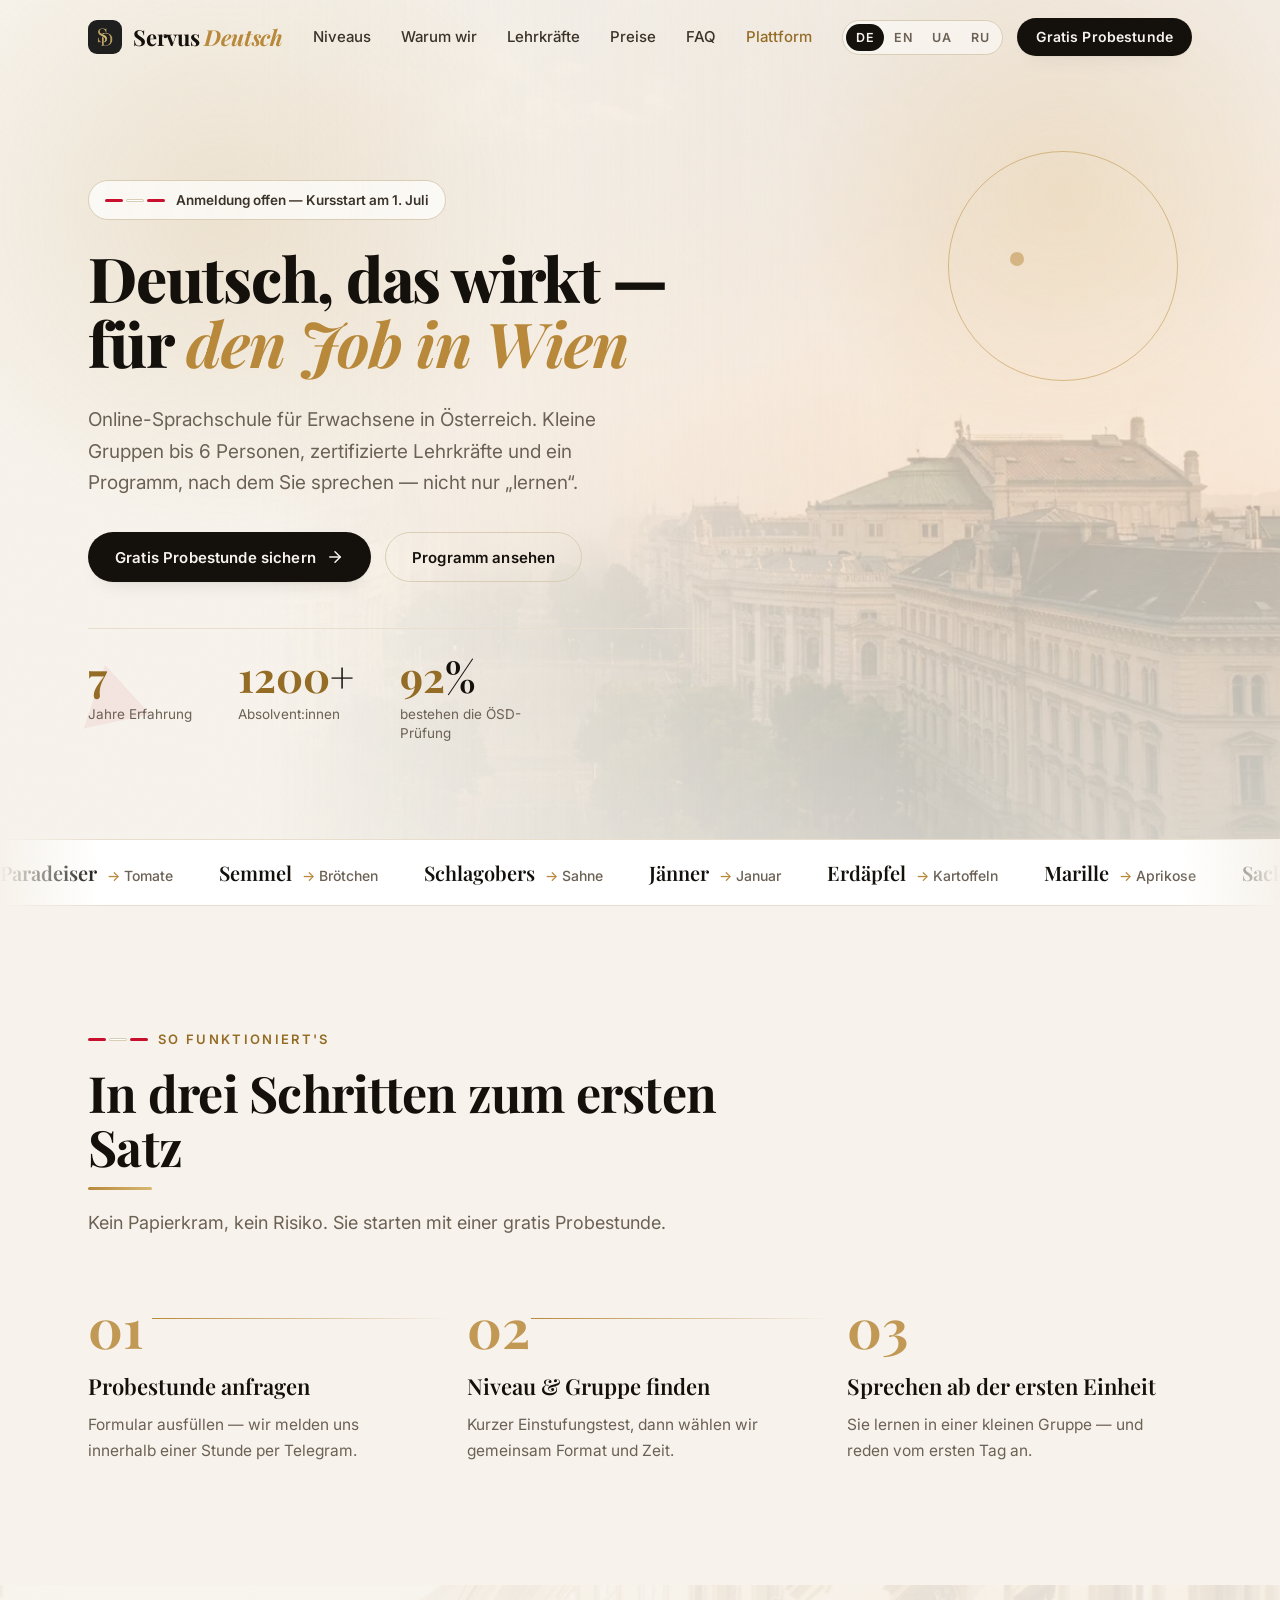
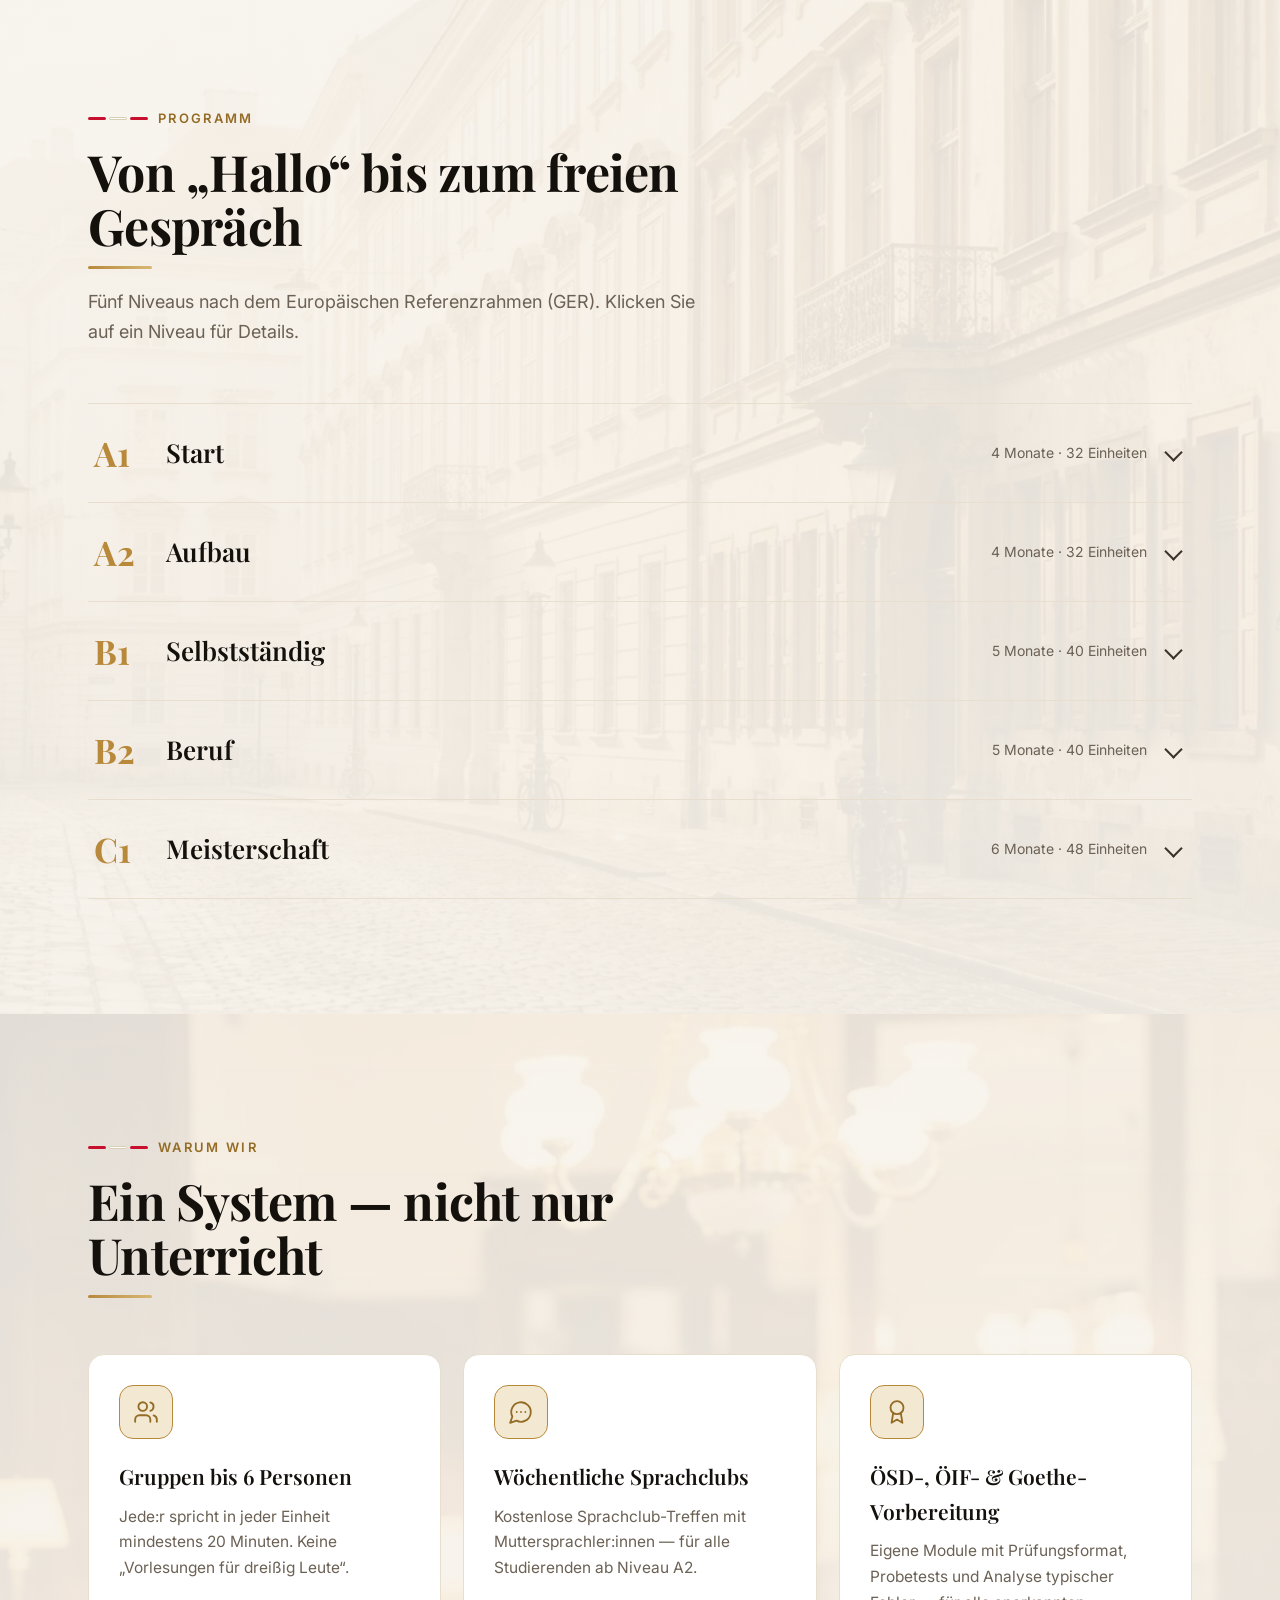
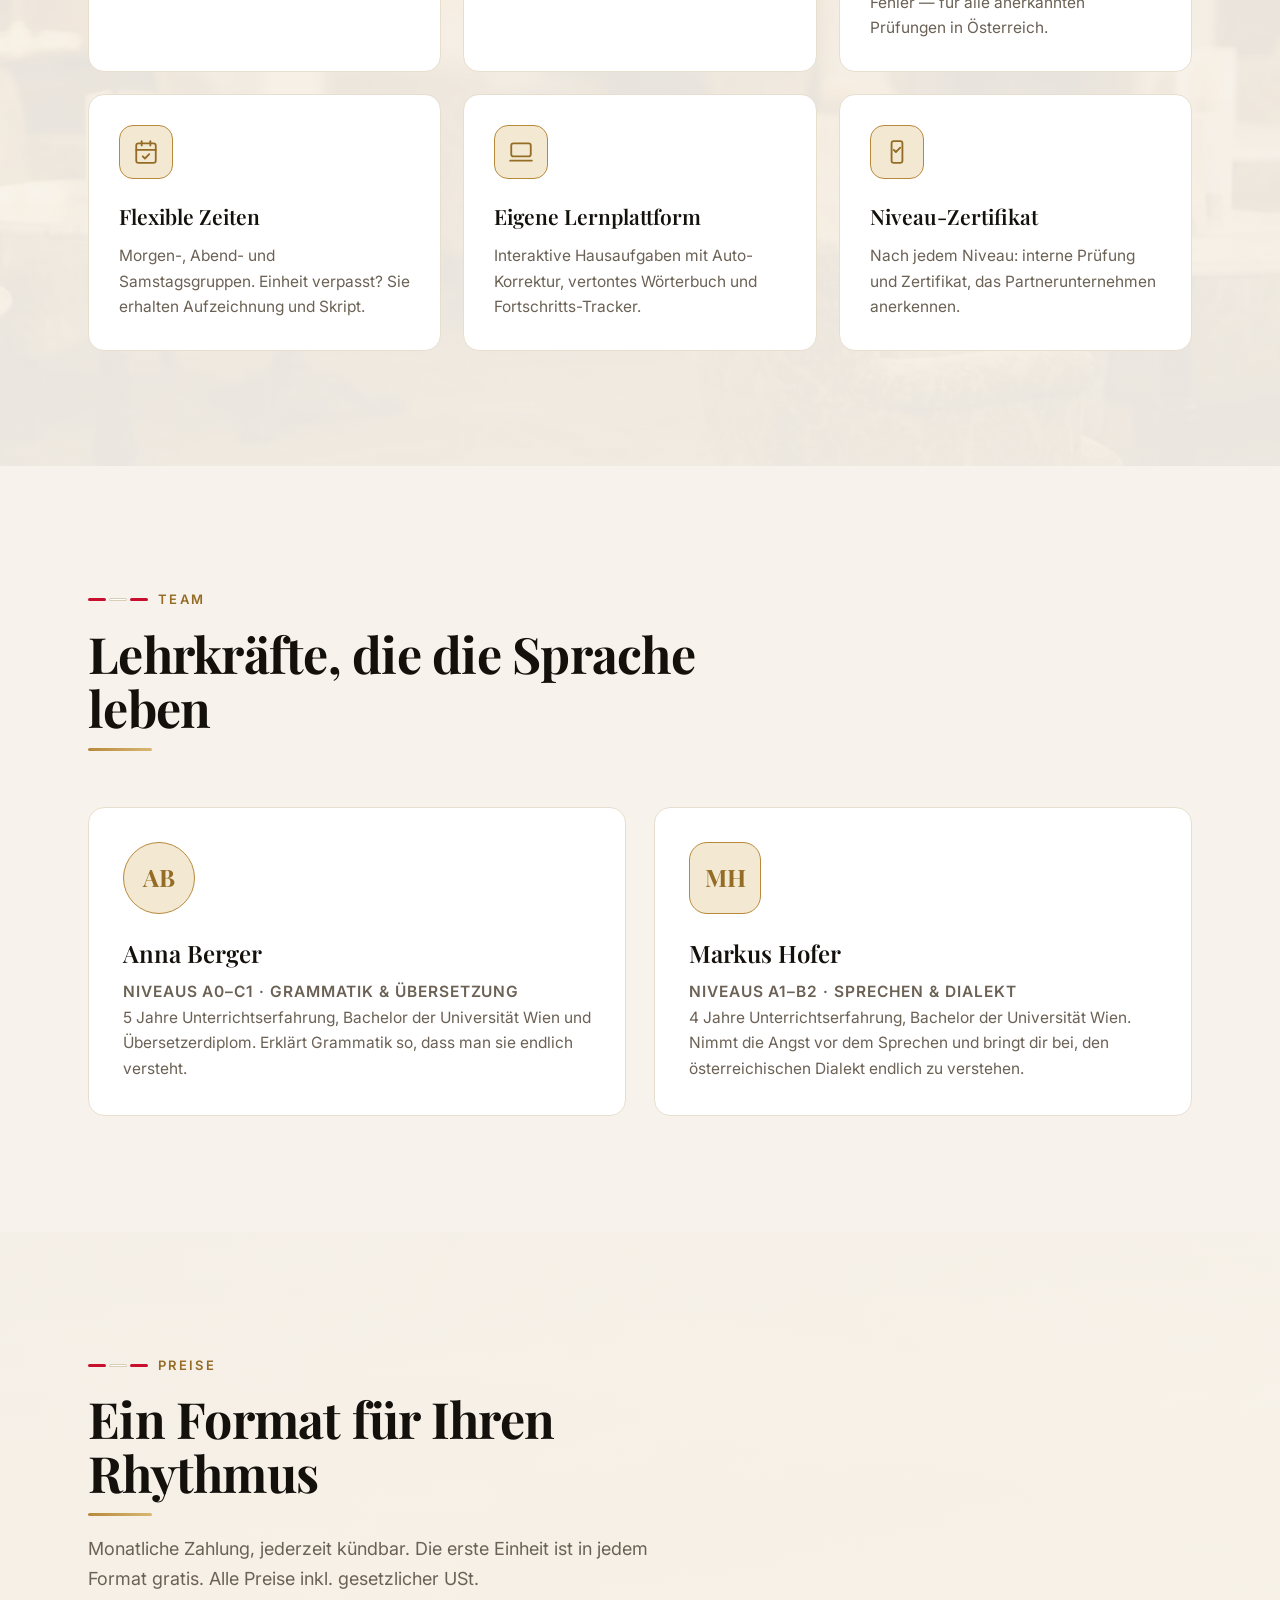
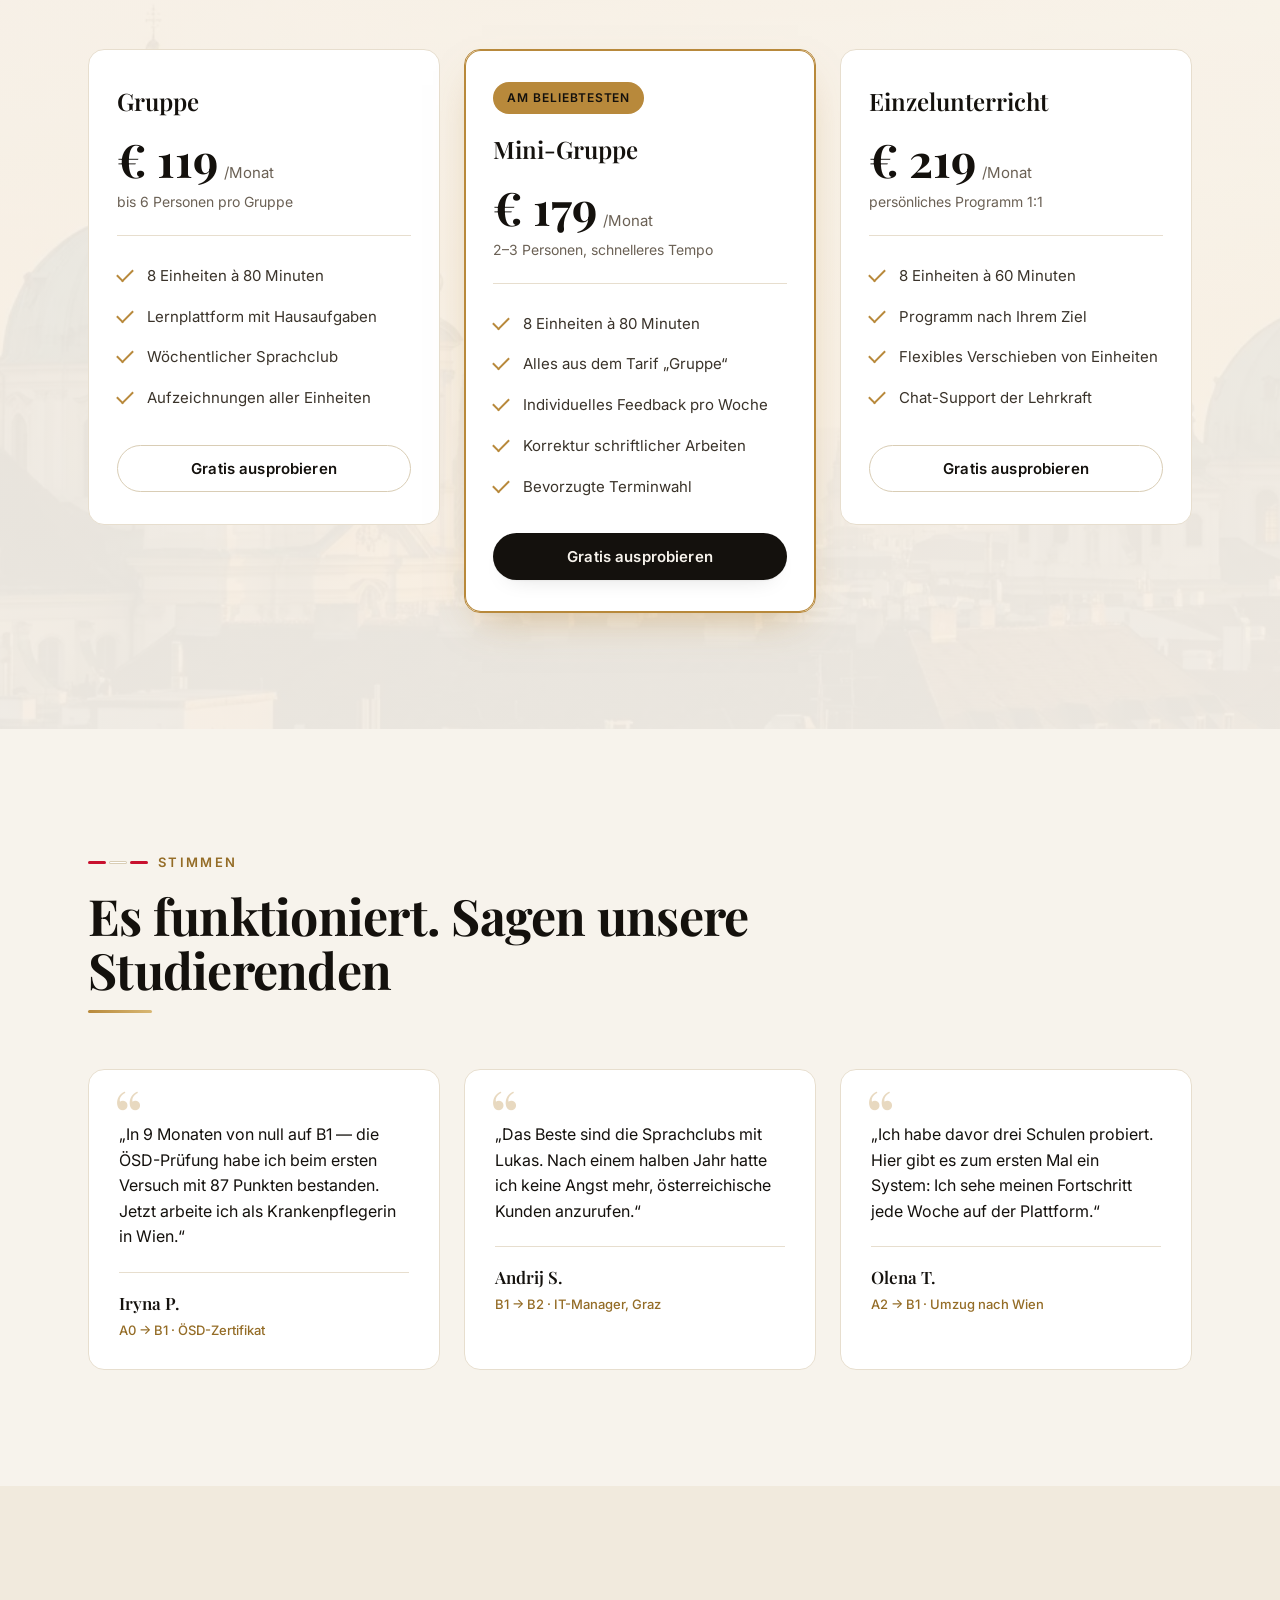
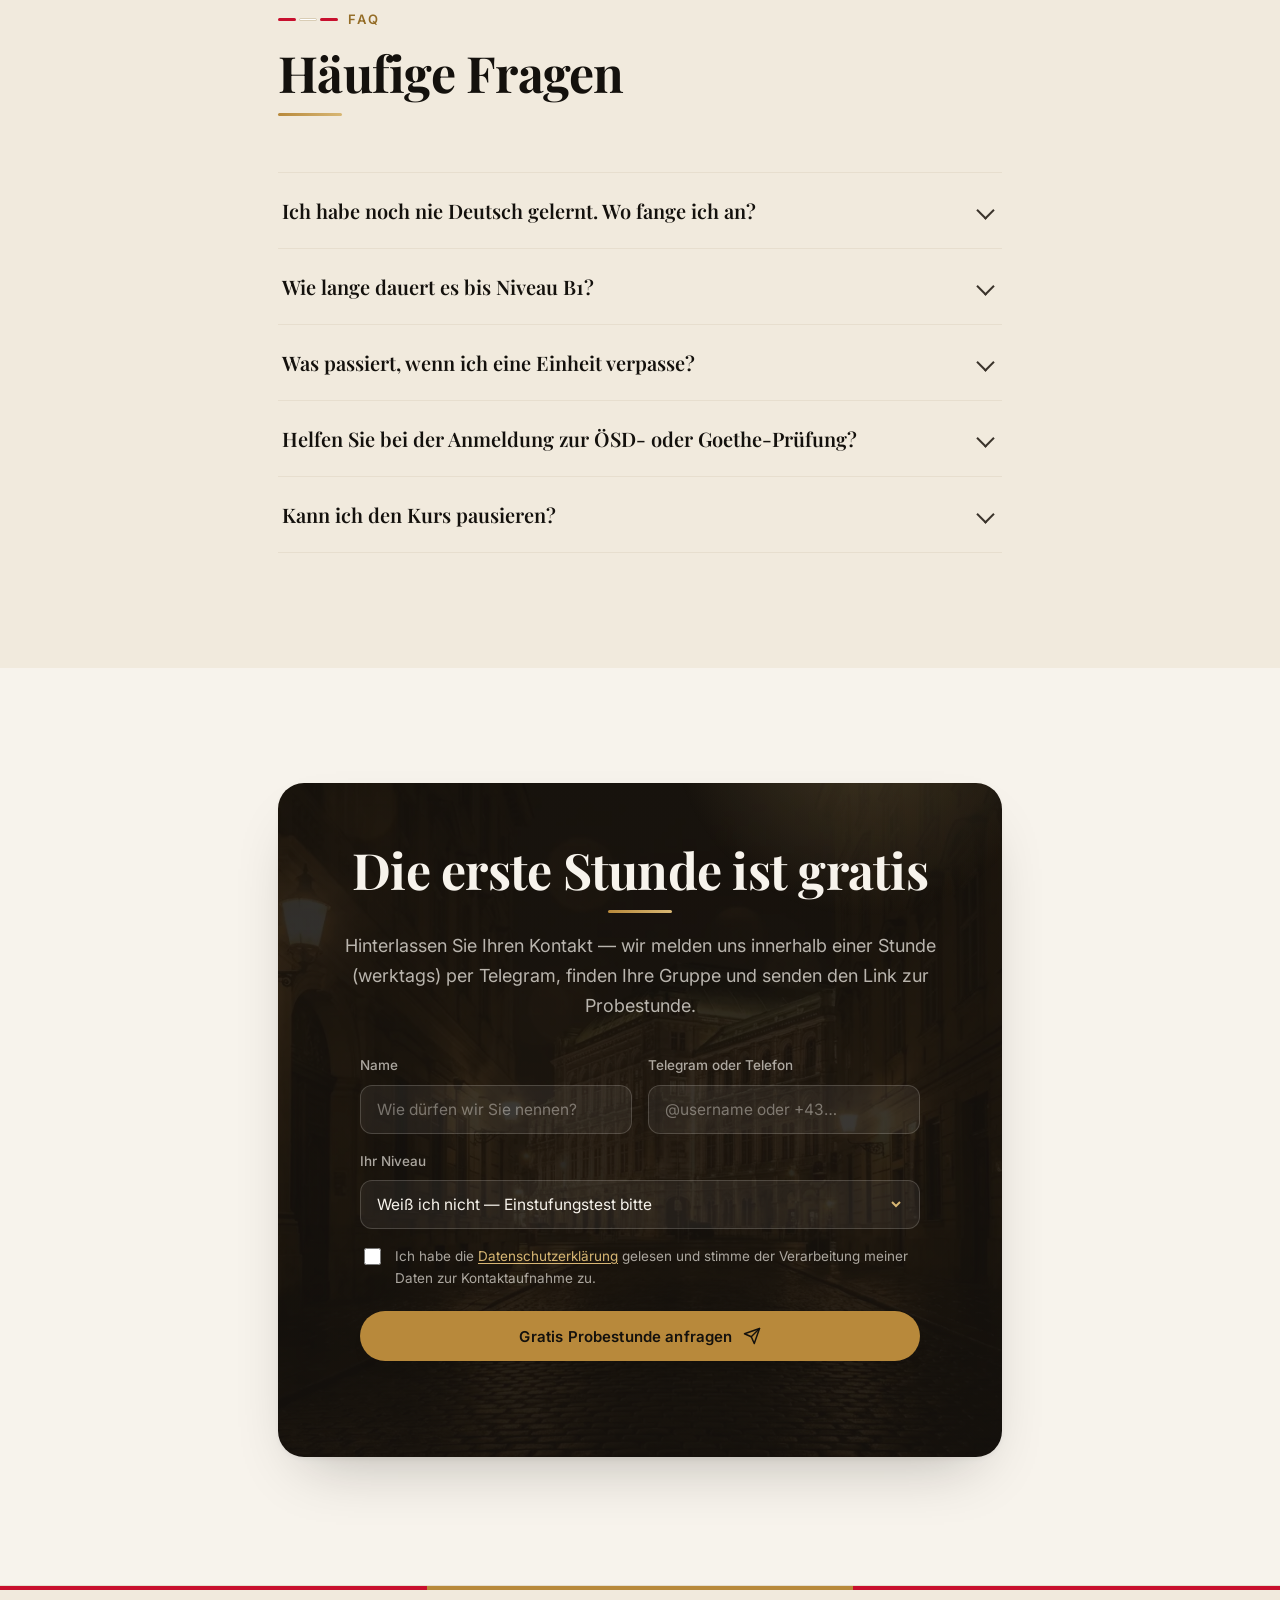
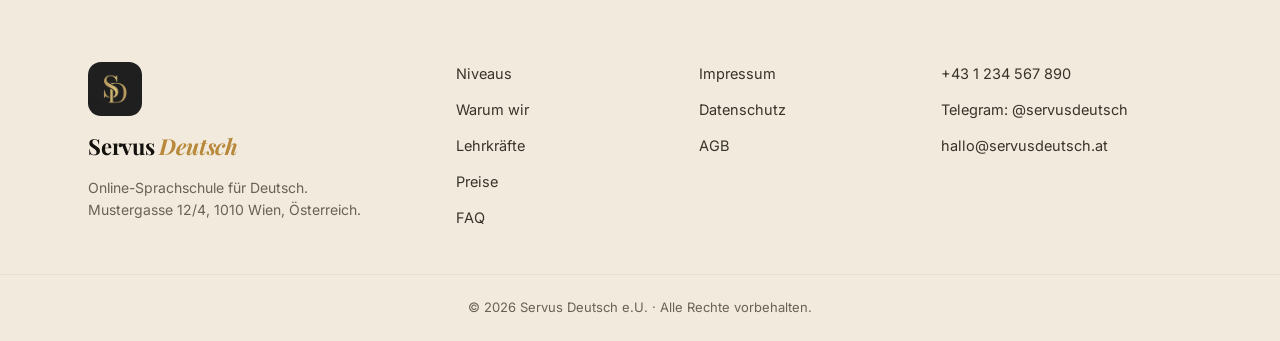
==== index.html @ bb131b76 "Veblix portfolio demo — modern German-school website (anonymized example) Co-Authored-By: Claude Opu" ====
<!DOCTYPE html>
<html lang="de">
<head>
  <meta charset="UTF-8">
  <meta name="viewport" content="width=device-width, initial-scale=1.0, viewport-fit=cover">
  <title>Servus Deutsch Wien — Deutschkurse A1–C1 | ÖSD-, ÖIF- &amp; Goethe-Vorbereitung</title>
  <meta name="description" id="metaDesc" content="Online-Deutschkurse für Erwachsene in Österreich: Niveaus A1–C1, Vorbereitung auf ÖSD, ÖIF und Goethe-Zertifikat, kleine Gruppen bis 6 Personen. Erste Stunde gratis.">
  <link rel="preconnect" href="https://fonts.googleapis.com">
  <link rel="preconnect" href="https://fonts.gstatic.com" crossorigin>
  <link href="https://fonts.googleapis.com/css2?family=Playfair+Display:ital,wght@0,500;0,600;0,700;0,800;1,600;1,700&family=Inter:wght@400;500;600&display=swap" rel="stylesheet">
  <link rel="stylesheet" href="styles.css?v=29">
  <link rel="icon" type="image/png" href="favicon.png?v=29">
</head>
<body data-title-key="meta.title">

  <!-- ===== NAV ===== -->
  <header class="nav" id="nav">
    <div class="nav-inner">
      <a href="index.html" class="logo" aria-label="Servus Deutsch — Startseite">
        <span class="logo-mark" aria-hidden="true">
          <img src="logo.png?v=29" alt="" width="34" height="34">
        </span>
        <span class="logo-text">Servus <em>Deutsch</em></span>
      </a>
      <nav class="nav-links" id="navLinks" aria-label="Hauptnavigation">
        <a href="#levels" data-i18n="nav.levels">Niveaus</a>
        <a href="#why" data-i18n="nav.why">Warum wir</a>
        <a href="#teachers" data-i18n="nav.teachers">Lehrkräfte</a>
        <a href="#pricing" data-i18n="nav.pricing">Preise</a>
        <a href="#faq">FAQ</a>
        <a href="platform.html" class="nav-platform" data-i18n="nav.platform">Plattform</a>
      </nav>
      <div class="nav-actions">
        <div class="lang-switch" role="group" aria-label="Sprache / Language / Мова">
          <button type="button" class="lang-btn" data-lang="de">DE</button>
          <button type="button" class="lang-btn" data-lang="en">EN</button>
          <button type="button" class="lang-btn" data-lang="uk">UA</button>
          <button type="button" class="lang-btn" data-lang="ru">RU</button>
        </div>
        <a href="#contact" class="btn btn-primary btn-sm" data-i18n="nav.cta">Gratis Probestunde</a>
        <button class="burger" id="burger" aria-label="Menü öffnen" aria-expanded="false" aria-controls="navLinks">
          <span></span><span></span><span></span>
        </button>
      </div>
    </div>
  </header>

  <!-- ===== HERO ===== -->
  <section class="hero">
    <div class="hero-bg" aria-hidden="true">
      <div class="hero-photo" style="background-image:url('hero-vienna.webp?v=29')"></div>
      <span class="shape shape-circle"></span>
      <span class="shape shape-triangle"></span>
      <span class="shape shape-square"></span>
      <span class="shape shape-circle-fill"></span>
    </div>
    <div class="container hero-inner">
      <div class="hero-copy">
        <div class="hero-badge reveal">
          <span class="tricolor" aria-hidden="true"><i></i><i></i><i></i></span>
          <span id="heroBadgeText" data-i18n="hero.badge">Anmeldung offen — Kursstart am 1. Juli</span>
        </div>
        <h1 class="hero-title reveal">
          <span data-i18n="hero.title1">Deutsch, das wirkt —</span>
          <span class="hero-line2"><span data-i18n="hero.for">für</span>&nbsp;<span class="rotator"><span class="rotator-word" id="rotatorWord">deine Karriere</span></span></span>
        </h1>
        <p class="hero-sub reveal" data-i18n="hero.sub">
          Online-Sprachschule für Erwachsene in Österreich. Kleine Gruppen bis 6 Personen,
          zertifizierte Lehrkräfte und ein Programm, nach dem Sie sprechen — nicht nur „lernen“.
        </p>
        <div class="hero-cta reveal">
          <a href="#contact" class="btn btn-primary">
            <span data-i18n="hero.cta1">Gratis Probestunde sichern</span>
            <svg viewBox="0 0 24 24" width="18" height="18" fill="none" stroke="currentColor" stroke-width="2" stroke-linecap="round" stroke-linejoin="round" aria-hidden="true"><path d="M5 12h14"/><path d="m12 5 7 7-7 7"/></svg>
          </a>
          <a href="#levels" class="btn btn-ghost" data-i18n="hero.cta2">Programm ansehen</a>
        </div>
        <dl class="hero-stats reveal">
          <div class="stat">
            <dt class="stat-num"><span data-count="7">0</span></dt>
            <dd data-i18n="hero.stat1">Jahre Erfahrung</dd>
          </div>
          <div class="stat">
            <dt class="stat-num"><span data-count="1200">0</span>+</dt>
            <dd data-i18n="hero.stat2">Absolvent:innen</dd>
          </div>
          <div class="stat">
            <dt class="stat-num"><span data-count="92">0</span>%</dt>
            <dd data-i18n="hero.stat3">bestehen die ÖSD-Prüfung</dd>
          </div>
        </dl>
      </div>
    </div>
  </section>

  <!-- ===== MARQUEE ===== -->
  <div class="marquee" aria-hidden="true">
    <div class="marquee-track" id="marqueeTrack"></div>
  </div>

  <!-- ===== HOW IT WORKS ===== -->
  <section class="section" id="how">
    <div class="container">
      <div class="section-head reveal">
        <p class="section-label"><span class="tricolor" aria-hidden="true"><i></i><i></i><i></i></span><span data-i18n="how.label">So funktioniert's</span></p>
        <h2 class="section-title" data-i18n="how.title">In drei Schritten zum ersten Satz</h2>
        <p class="section-sub" data-i18n="how.sub">Kein Papierkram, kein Risiko. Sie starten mit einer gratis Probestunde.</p>
      </div>
      <div class="steps reveal">
        <div class="step">
          <div class="step-num">01</div>
          <h3 data-i18n="how.s1.t">Probestunde anfragen</h3>
          <p data-i18n="how.s1.p">Formular ausfüllen — wir melden uns innerhalb einer Stunde per Telegram.</p>
        </div>
        <div class="step">
          <div class="step-num">02</div>
          <h3 data-i18n="how.s2.t">Niveau &amp; Gruppe finden</h3>
          <p data-i18n="how.s2.p">Kurzer Einstufungstest, dann wählen wir gemeinsam Format und Zeit.</p>
        </div>
        <div class="step">
          <div class="step-num">03</div>
          <h3 data-i18n="how.s3.t">Sprechen ab der ersten Einheit</h3>
          <p data-i18n="how.s3.p">Sie lernen in einer kleinen Gruppe — und reden vom ersten Tag an.</p>
        </div>
      </div>
    </div>
  </section>

  <!-- ===== LEVELS ===== -->
  <section class="section" id="levels">
    <div class="container">
      <div class="section-head reveal">
        <p class="section-label"><span class="tricolor" aria-hidden="true"><i></i><i></i><i></i></span><span data-i18n="levels.label">Programm</span></p>
        <h2 class="section-title" data-i18n="levels.title">Von „Hallo“ bis zum freien Gespräch</h2>
        <p class="section-sub" data-i18n="levels.sub">Fünf Niveaus nach dem Europäischen Referenzrahmen (GER). Klicken Sie auf ein Niveau für Details.</p>
      </div>
      <div class="levels reveal" id="levelsList">
        <div class="level">
          <button class="level-head" aria-expanded="false">
            <span class="level-num">A1</span>
            <span class="level-name" data-i18n="lv.a1.name">Start</span>
            <span class="level-meta" data-i18n="lv.a1.meta">4 Monate · 32 Einheiten</span>
            <span class="level-chevron" aria-hidden="true"></span>
          </button>
          <div class="level-body">
            <p data-i18n="lv.a1.desc">Alphabet, Aussprache, Basisgrammatik. Sie können sich vorstellen, im Café bestellen, nach dem Weg fragen und in einfachen Sätzen über sich erzählen.</p>
            <ul class="level-skills"><li data-i18n="lv.a1.s1">≈ 800 Wörter</li><li data-i18n="lv.a1.s2">Präsens &amp; Artikel</li><li data-i18n="lv.a1.s3">Alltagsdialoge</li></ul>
          </div>
        </div>
        <div class="level">
          <button class="level-head" aria-expanded="false">
            <span class="level-num">A2</span>
            <span class="level-name" data-i18n="lv.a2.name">Aufbau</span>
            <span class="level-meta" data-i18n="lv.a2.meta">4 Monate · 32 Einheiten</span>
            <span class="level-chevron" aria-hidden="true"></span>
          </button>
          <div class="level-body">
            <p data-i18n="lv.a2.desc">Vergangenheit, Zukunftspläne, Korrespondenz. Sie fühlen sich auf Reisen sicher, verstehen Durchsagen und führen einfache Telefongespräche.</p>
            <ul class="level-skills"><li data-i18n="lv.a2.s1">≈ 1500 Wörter</li><li data-i18n="lv.a2.s2">Perfekt &amp; Dativ</li><li data-i18n="lv.a2.s3">Small Talk</li></ul>
          </div>
        </div>
        <div class="level">
          <button class="level-head" aria-expanded="false">
            <span class="level-num">B1</span>
            <span class="level-name" data-i18n="lv.b1.name">Selbstständig</span>
            <span class="level-meta" data-i18n="lv.b1.meta">5 Monate · 40 Einheiten</span>
            <span class="level-chevron" aria-hidden="true"></span>
          </button>
          <div class="level-body">
            <p data-i18n="lv.b1.desc">Das Niveau für Job, Aufenthaltstitel und Staatsbürgerschaft in Österreich. Sie argumentieren, schreiben offizielle Briefe und verstehen Serien ohne Untertitel. Vorbereitung auf ÖSD/ÖIF B1.</p>
            <ul class="level-skills"><li data-i18n="lv.b1.s1">≈ 2500 Wörter</li><li data-i18n="lv.b1.s2">Konjunktiv II</li><li data-i18n="lv.b1.s3">ÖSD / ÖIF B1</li></ul>
          </div>
        </div>
        <div class="level">
          <button class="level-head" aria-expanded="false">
            <span class="level-num">B2</span>
            <span class="level-name" data-i18n="lv.b2.name">Beruf</span>
            <span class="level-meta" data-i18n="lv.b2.meta">5 Monate · 40 Einheiten</span>
            <span class="level-chevron" aria-hidden="true"></span>
          </button>
          <div class="level-body">
            <p data-i18n="lv.b2.desc">Freie Diskussion über berufliche Themen, Präsentationen, Bewerbungsgespräche auf Deutsch. Das Niveau, das Arbeitgeber und Universitäten verlangen. Vorbereitung auf ÖSD B2.</p>
            <ul class="level-skills"><li data-i18n="lv.b2.s1">≈ 4000 Wörter</li><li data-i18n="lv.b2.s2">Passiv &amp; Nominalstil</li><li data-i18n="lv.b2.s3">ÖSD B2 / TestDaF</li></ul>
          </div>
        </div>
        <div class="level">
          <button class="level-head" aria-expanded="false">
            <span class="level-num">C1</span>
            <span class="level-name" data-i18n="lv.c1.name">Meisterschaft</span>
            <span class="level-meta" data-i18n="lv.c1.meta">6 Monate · 48 Einheiten</span>
            <span class="level-chevron" aria-hidden="true"></span>
          </button>
          <div class="level-body">
            <p data-i18n="lv.c1.desc">Stilnuancen, Idiome, akademisches Schreiben. Sie sprechen spontan und präzise — auf dem Niveau gebildeter Muttersprachler:innen. Für Medizin, Recht und das Masterstudium.</p>
            <ul class="level-skills"><li data-i18n="lv.c1.s1">6000+ Wörter</li><li data-i18n="lv.c1.s2">Stilistik</li><li data-i18n="lv.c1.s3">ÖSD / Goethe C1</li></ul>
          </div>
        </div>
      </div>
    </div>
  </section>

  <!-- ===== WHY ===== -->
  <section class="section section-alt" id="why">
    <div class="container">
      <div class="section-head reveal">
        <p class="section-label"><span class="tricolor" aria-hidden="true"><i></i><i></i><i></i></span><span data-i18n="why.label">Warum wir</span></p>
        <h2 class="section-title" data-i18n="why.title">Ein System — nicht nur Unterricht</h2>
      </div>
      <div class="bento">
        <article class="card reveal">
          <span class="card-icon" aria-hidden="true">
            <svg viewBox="0 0 24 24" width="26" height="26" fill="none" stroke="currentColor" stroke-width="1.7" stroke-linecap="round" stroke-linejoin="round"><path d="M16 21v-2a4 4 0 0 0-4-4H6a4 4 0 0 0-4 4v2"/><circle cx="9" cy="7" r="4"/><path d="M22 21v-2a4 4 0 0 0-3-3.87"/><path d="M16 3.13a4 4 0 0 1 0 7.75"/></svg>
          </span>
          <h3 data-i18n="why.c1.t">Gruppen bis 6 Personen</h3>
          <p data-i18n="why.c1.p">Jede:r spricht in jeder Einheit mindestens 20 Minuten. Keine „Vorlesungen für dreißig Leute“.</p>
        </article>
        <article class="card reveal">
          <span class="card-icon" aria-hidden="true">
            <svg viewBox="0 0 24 24" width="26" height="26" fill="none" stroke="currentColor" stroke-width="1.7" stroke-linecap="round" stroke-linejoin="round"><path d="M7.9 20A9 9 0 1 0 4 16.1L2 22Z"/><path d="M8 12h.01"/><path d="M12 12h.01"/><path d="M16 12h.01"/></svg>
          </span>
          <h3 data-i18n="why.c2.t">Wöchentliche Sprachclubs</h3>
          <p data-i18n="why.c2.p">Kostenlose Sprachclub-Treffen mit Muttersprachler:innen — für alle Studierenden ab Niveau A2.</p>
        </article>
        <article class="card reveal">
          <span class="card-icon" aria-hidden="true">
            <svg viewBox="0 0 24 24" width="26" height="26" fill="none" stroke="currentColor" stroke-width="1.7" stroke-linecap="round" stroke-linejoin="round"><circle cx="12" cy="8" r="6"/><path d="M15.477 12.89 17 22l-5-3-5 3 1.523-9.11"/></svg>
          </span>
          <h3 data-i18n="why.c3.t">ÖSD-, ÖIF- &amp; Goethe-Vorbereitung</h3>
          <p data-i18n="why.c3.p">Eigene Module mit Prüfungsformat, Probetests und Analyse typischer Fehler — für alle anerkannten Prüfungen in Österreich.</p>
        </article>
        <article class="card reveal">
          <span class="card-icon" aria-hidden="true">
            <svg viewBox="0 0 24 24" width="26" height="26" fill="none" stroke="currentColor" stroke-width="1.7" stroke-linecap="round" stroke-linejoin="round"><rect width="18" height="18" x="3" y="4" rx="2" ry="2"/><line x1="16" x2="16" y1="2" y2="6"/><line x1="8" x2="8" y1="2" y2="6"/><line x1="3" x2="21" y1="10" y2="10"/><path d="m9 16 2 2 4-4"/></svg>
          </span>
          <h3 data-i18n="why.c4.t">Flexible Zeiten</h3>
          <p data-i18n="why.c4.p">Morgen-, Abend- und Samstagsgruppen. Einheit verpasst? Sie erhalten Aufzeichnung und Skript.</p>
        </article>
        <article class="card reveal">
          <span class="card-icon" aria-hidden="true">
            <svg viewBox="0 0 24 24" width="26" height="26" fill="none" stroke="currentColor" stroke-width="1.7" stroke-linecap="round" stroke-linejoin="round"><rect width="18" height="12" x="3" y="4" rx="2" ry="2"/><line x1="2" x2="22" y1="20" y2="20"/></svg>
          </span>
          <h3 data-i18n="why.c5.t">Eigene Lernplattform</h3>
          <p data-i18n="why.c5.p">Interaktive Hausaufgaben mit Auto-Korrektur, vertontes Wörterbuch und Fortschritts-Tracker.</p>
        </article>
        <article class="card reveal">
          <span class="card-icon" aria-hidden="true">
            <svg viewBox="0 0 24 24" width="26" height="26" fill="none" stroke="currentColor" stroke-width="1.7" stroke-linecap="round" stroke-linejoin="round"><path d="M15 22H9a2 2 0 0 1-2-2V4a2 2 0 0 1 2-2h6a2 2 0 0 1 2 2v16a2 2 0 0 1-2 2Z"/><path d="m9 10 2 2 4-4"/></svg>
          </span>
          <h3 data-i18n="why.c6.t">Niveau-Zertifikat</h3>
          <p data-i18n="why.c6.p">Nach jedem Niveau: interne Prüfung und Zertifikat, das Partnerunternehmen anerkennen.</p>
        </article>
      </div>
    </div>
  </section>

  <!-- ===== TEACHERS ===== -->
  <section class="section" id="teachers">
    <div class="container">
      <div class="section-head reveal">
        <p class="section-label"><span class="tricolor" aria-hidden="true"><i></i><i></i><i></i></span><span data-i18n="team.label">Team</span></p>
        <h2 class="section-title" data-i18n="team.title">Lehrkräfte, die die Sprache leben</h2>
      </div>
      <div class="teachers teachers-2">
        <article class="teacher reveal">
          <span class="avatar avatar-circle" aria-hidden="true">AB</span>
          <h3>Anna Berger</h3>
          <p class="teacher-role" data-i18n="team.t1.role">Niveaus A0–C1 · Grammatik &amp; Übersetzung</p>
          <p data-i18n="team.t1.bio">5 Jahre Unterrichtserfahrung, Bachelor der Universität Wien und Übersetzerdiplom. Erklärt Grammatik so, dass man sie endlich versteht.</p>
        </article>
        <article class="teacher reveal">
          <span class="avatar avatar-triangle" aria-hidden="true">MH</span>
          <h3>Markus Hofer</h3>
          <p class="teacher-role" data-i18n="team.t2.role">Niveaus A1–B2 · Sprechen &amp; Dialekt</p>
          <p data-i18n="team.t2.bio">4 Jahre Unterrichtserfahrung, Bachelor der Universität Wien. Nimmt die Angst vor dem Sprechen und bringt dir bei, den österreichischen Dialekt endlich zu verstehen.</p>
        </article>
      </div>
    </div>
  </section>

  <!-- ===== PRICING ===== -->
  <section class="section section-alt" id="pricing">
    <div class="container">
      <div class="section-head reveal">
        <p class="section-label"><span class="tricolor" aria-hidden="true"><i></i><i></i><i></i></span><span data-i18n="price.label">Preise</span></p>
        <h2 class="section-title" data-i18n="price.title">Ein Format für Ihren Rhythmus</h2>
        <p class="section-sub" data-i18n="price.sub">Monatliche Zahlung, jederzeit kündbar. Die erste Einheit ist in jedem Format gratis. Alle Preise inkl. gesetzlicher USt.</p>
      </div>
      <div class="pricing">
        <article class="price-card reveal">
          <h3 data-i18n="price.p1.name">Gruppe</h3>
          <p class="price"><span>€ 119</span><em data-i18n="price.month">/Monat</em></p>
          <p class="price-note" data-i18n="price.p1.note">bis 6 Personen pro Gruppe</p>
          <ul class="price-list">
            <li data-i18n="price.p1.f1">8 Einheiten à 80 Minuten</li>
            <li data-i18n="price.p1.f2">Lernplattform mit Hausaufgaben</li>
            <li data-i18n="price.p1.f3">Wöchentlicher Sprachclub</li>
            <li data-i18n="price.p1.f4">Aufzeichnungen aller Einheiten</li>
          </ul>
          <a href="#contact" class="btn btn-ghost btn-block" data-i18n="price.cta">Gratis ausprobieren</a>
        </article>
        <article class="price-card price-featured reveal">
          <p class="price-badge" data-i18n="price.popular">Am beliebtesten</p>
          <h3 data-i18n="price.p2.name">Mini-Gruppe</h3>
          <p class="price"><span>€ 179</span><em data-i18n="price.month">/Monat</em></p>
          <p class="price-note" data-i18n="price.p2.note">2–3 Personen, schnelleres Tempo</p>
          <ul class="price-list">
            <li data-i18n="price.p2.f1">8 Einheiten à 80 Minuten</li>
            <li data-i18n="price.p2.f2">Alles aus dem Tarif „Gruppe“</li>
            <li data-i18n="price.p2.f3">Individuelles Feedback pro Woche</li>
            <li data-i18n="price.p2.f4">Korrektur schriftlicher Arbeiten</li>
            <li data-i18n="price.p2.f5">Bevorzugte Terminwahl</li>
          </ul>
          <a href="#contact" class="btn btn-primary btn-block" data-i18n="price.cta">Gratis ausprobieren</a>
        </article>
        <article class="price-card reveal">
          <h3 data-i18n="price.p3.name">Einzelunterricht</h3>
          <p class="price"><span>€ 219</span><em data-i18n="price.month">/Monat</em></p>
          <p class="price-note" data-i18n="price.p3.note">persönliches Programm 1:1</p>
          <ul class="price-list">
            <li data-i18n="price.p3.f1">8 Einheiten à 60 Minuten</li>
            <li data-i18n="price.p3.f2">Programm nach Ihrem Ziel</li>
            <li data-i18n="price.p3.f3">Flexibles Verschieben von Einheiten</li>
            <li data-i18n="price.p3.f4">Chat-Support der Lehrkraft</li>
          </ul>
          <a href="#contact" class="btn btn-ghost btn-block" data-i18n="price.cta">Gratis ausprobieren</a>
        </article>
      </div>
    </div>
  </section>

  <!-- ===== TESTIMONIALS ===== -->
  <section class="section" id="reviews">
    <div class="container">
      <div class="section-head reveal">
        <p class="section-label"><span class="tricolor" aria-hidden="true"><i></i><i></i><i></i></span><span data-i18n="rev.label">Stimmen</span></p>
        <h2 class="section-title" data-i18n="rev.title">Es funktioniert. Sagen unsere Studierenden</h2>
      </div>
      <div class="reviews">
        <figure class="review reveal">
          <blockquote data-i18n="rev.r1.q">„In 9 Monaten von null auf B1 — die ÖSD-Prüfung habe ich beim ersten Versuch mit 87 Punkten bestanden. Jetzt arbeite ich als Krankenpflegerin in Wien.“</blockquote>
          <figcaption><strong>Iryna P.</strong><span data-i18n="rev.r1.s">A0 → B1 · ÖSD-Zertifikat</span></figcaption>
        </figure>
        <figure class="review reveal">
          <blockquote data-i18n="rev.r2.q">„Das Beste sind die Sprachclubs mit Lukas. Nach einem halben Jahr hatte ich keine Angst mehr, österreichische Kunden anzurufen.“</blockquote>
          <figcaption><strong>Andrij S.</strong><span data-i18n="rev.r2.s">B1 → B2 · IT-Manager, Graz</span></figcaption>
        </figure>
        <figure class="review reveal">
          <blockquote data-i18n="rev.r3.q">„Ich habe davor drei Schulen probiert. Hier gibt es zum ersten Mal ein System: Ich sehe meinen Fortschritt jede Woche auf der Plattform.“</blockquote>
          <figcaption><strong>Olena T.</strong><span data-i18n="rev.r3.s">A2 → B1 · Umzug nach Wien</span></figcaption>
        </figure>
      </div>
    </div>
  </section>

  <!-- ===== FAQ ===== -->
  <section class="section section-alt" id="faq">
    <div class="container container-narrow">
      <div class="section-head reveal">
        <p class="section-label"><span class="tricolor" aria-hidden="true"><i></i><i></i><i></i></span>FAQ</p>
        <h2 class="section-title" data-i18n="faq.title">Häufige Fragen</h2>
      </div>
      <div class="faq reveal" id="faqList">
        <div class="faq-item">
          <button class="faq-q" aria-expanded="false"><span data-i18n="faq.q1">Ich habe noch nie Deutsch gelernt. Wo fange ich an?</span><span class="level-chevron" aria-hidden="true"></span></button>
          <div class="faq-a"><p data-i18n="faq.a1">Mit der gratis Probestunde: Wir klären Ihr Ziel, machen einen Einstufungstest (falls Vorkenntnisse da sind) und finden die nächste A1-Gruppe. Vorbereitung ist nicht nötig.</p></div>
        </div>
        <div class="faq-item">
          <button class="faq-q" aria-expanded="false"><span data-i18n="faq.q2">Wie lange dauert es bis Niveau B1?</span><span class="level-chevron" aria-hidden="true"></span></button>
          <div class="faq-a"><p data-i18n="faq.a2">Im Standardtempo etwa 13 Monate (A1 + A2 + B1). In der Mini-Gruppe oder im Einzelunterricht ab 9–10 Monaten — bei regelmäßigen Hausaufgaben.</p></div>
        </div>
        <div class="faq-item">
          <button class="faq-q" aria-expanded="false"><span data-i18n="faq.q3">Was passiert, wenn ich eine Einheit verpasse?</span><span class="level-chevron" aria-hidden="true"></span></button>
          <div class="faq-a"><p data-i18n="faq.a3">Alle Einheiten werden aufgezeichnet. Sie erhalten Aufzeichnung, Skript und Hausaufgabe auf der Plattform; in der nächsten Einheit fasst die Lehrkraft das Verpasste kurz zusammen.</p></div>
        </div>
        <div class="faq-item">
          <button class="faq-q" aria-expanded="false"><span data-i18n="faq.q4">Helfen Sie bei der Anmeldung zur ÖSD- oder Goethe-Prüfung?</span><span class="level-chevron" aria-hidden="true"></span></button>
          <div class="faq-a"><p data-i18n="faq.a4">Ja. Wir empfehlen Termine und Prüfungszentren in Österreich, helfen bei der Anmeldung und führen zwei Probeprüfungen im realen Format durch — bewertet nach den offiziellen Kriterien.</p></div>
        </div>
        <div class="faq-item">
          <button class="faq-q" aria-expanded="false"><span data-i18n="faq.q5">Kann ich den Kurs pausieren?</span><span class="level-chevron" aria-hidden="true"></span></button>
          <div class="faq-a"><p data-i18n="faq.a5">Ja, bis zu 2 Monate pro Jahr ohne Verlust bezahlter Einheiten — Urlaub, Dienstreise oder Uni-Prüfungen gefährden Ihren Fortschritt nicht.</p></div>
        </div>
      </div>
    </div>
  </section>

  <!-- ===== CTA / CONTACT ===== -->
  <section class="section section-cta" id="contact">
    <div class="container container-narrow">
      <div class="cta-box reveal">
        <h2 class="section-title" data-i18n="cta.title">Die erste Stunde ist gratis</h2>
        <p class="section-sub" data-i18n="cta.sub">Hinterlassen Sie Ihren Kontakt — wir melden uns innerhalb einer Stunde (werktags) per Telegram, finden Ihre Gruppe und senden den Link zur Probestunde.</p>
        <form class="cta-form" id="ctaForm" novalidate>
          <div class="form-row">
            <div class="form-field">
              <label for="fName" data-i18n="cta.fName">Name</label>
              <input type="text" id="fName" name="name" data-i18n-ph="cta.fNamePh" placeholder="Wie dürfen wir Sie nennen?" autocomplete="given-name" required>
            </div>
            <div class="form-field">
              <label for="fContact" data-i18n="cta.fContact">Telegram oder Telefon</label>
              <input type="text" id="fContact" name="contact" data-i18n-ph="cta.fContactPh" placeholder="@username oder +43…" autocomplete="tel" required>
            </div>
          </div>
          <div class="form-field">
            <label for="fLevel" data-i18n="cta.fLevel">Ihr Niveau</label>
            <select id="fLevel" name="level">
              <option value="?" data-i18n="cta.lvUnknown">Weiß ich nicht — Einstufungstest bitte</option>
              <option value="A0" data-i18n="cta.lvZero">Ich beginne bei null</option>
              <option value="A1">A1</option>
              <option value="A2">A2</option>
              <option value="B1">B1</option>
              <option value="B2">B2</option>
              <option value="C1">C1</option>
            </select>
          </div>
          <label class="consent">
            <input type="checkbox" id="fConsent" required>
            <span data-i18n="cta.consent">Ich habe die <a href="datenschutz.html">Datenschutzerklärung</a> gelesen und stimme der Verarbeitung meiner Daten zur Kontaktaufnahme zu.</span>
          </label>
          <button type="submit" class="btn btn-primary btn-block">
            <span data-i18n="cta.submit">Gratis Probestunde anfragen</span>
            <svg viewBox="0 0 24 24" width="18" height="18" fill="none" stroke="currentColor" stroke-width="2" stroke-linecap="round" stroke-linejoin="round" aria-hidden="true"><path d="m22 2-7 20-4-9-9-4Z"/><path d="M22 2 11 13"/></svg>
          </button>
          <p class="form-status" id="formStatus" role="status" aria-live="polite"></p>
        </form>
      </div>
    </div>
  </section>

  <!-- ===== FOOTER ===== -->
  <footer class="footer">
    <div class="footer-stripe" aria-hidden="true"><i></i><i></i><i></i></div>
    <div class="container footer-inner">
      <div class="footer-brand">
        <img class="footer-logo" src="logo.png?v=29" alt="Servus Deutsch" width="60" height="60">
        <span class="logo-text">Servus <em>Deutsch</em></span>
        <p data-i18n="foot.brand">Online-Sprachschule für Deutsch.<br>Mustergasse 12/4, 1010 Wien, Österreich.</p>
      </div>
      <nav class="footer-nav" aria-label="Fußzeilen-Navigation">
        <a href="#levels" data-i18n="nav.levels">Niveaus</a>
        <a href="#why" data-i18n="nav.why">Warum wir</a>
        <a href="#teachers" data-i18n="nav.teachers">Lehrkräfte</a>
        <a href="#pricing" data-i18n="nav.pricing">Preise</a>
        <a href="#faq">FAQ</a>
      </nav>
      <nav class="footer-nav" aria-label="Rechtliches">
        <a href="impressum.html" data-i18n="foot.imprint">Impressum</a>
        <a href="datenschutz.html" data-i18n="foot.privacy">Datenschutz</a>
        <a href="agb.html" data-i18n="foot.terms">AGB</a>
      </nav>
      <div class="footer-contacts">
        <a href="tel:+431234567890">+43 1 234 567 890</a>
        <a href="https://t.me/servusdeutsch" target="_blank" rel="noopener">Telegram: @servusdeutsch</a>
        <a href="mailto:hallo@servusdeutsch.at">hallo@servusdeutsch.at</a>
      </div>
    </div>
    <p class="footer-copy" data-i18n="foot.copy">© 2026 Servus Deutsch e.U. · Alle Rechte vorbehalten.</p>
  </footer>

  <script src="i18n.js?v=29"></script>
  <script src="script.js?v=29"></script>
</body>
</html>
---- styles.css ----
/* =====================================================================
   Servus Deutsch — "Wien in Gold"
   Light editorial luxury · ivory paper + imperial gold + ink
   Playfair Display (headings) + Inter (body) · cyrillic + umlaut safe
   ===================================================================== */

:root{
  --paper:#F7F3EC;
  --paper-2:#F1EADD;
  --card:#FFFFFF;
  --ink:#14110D;
  --ink-soft:#3A332A;
  --muted:#6B6155;
  --line:#E7DECE;
  --line-2:#D9CDB5;
  --gold:#B8893B;
  --gold-deep:#946C26;
  --gold-glow:#D8B774;
  --gold-tint:#F3E9D2;
  --red:#C8102E;
  --ok:#2C7A4B;

  --maxw:1160px;
  --radius:16px;
  --radius-sm:11px;
  --radius-pill:999px;

  --font-head:"Playfair Display",Georgia,"Times New Roman",serif;
  --font-body:"Inter",system-ui,-apple-system,Segoe UI,Roboto,sans-serif;

  --shadow-sm:0 1px 2px rgba(20,17,13,.04), 0 10px 24px -16px rgba(20,17,13,.22);
  --shadow-md:0 2px 6px rgba(20,17,13,.05), 0 28px 60px -28px rgba(20,17,13,.30);
  --shadow-gold:0 18px 40px -18px rgba(184,137,59,.55);

  --ease:cubic-bezier(.4,0,.2,1);

  /* platform.css compatibility — retheme the Lernplattform to "Wien in Gold" */
  --font-display:var(--font-head);
  --amber:var(--gold);
  --amber-soft:var(--gold-tint);
  --on-amber:var(--ink);
  --bg-1:var(--paper-2);
  --bg-2:var(--card);
  --rot:var(--red);
  --lead:var(--ink-soft);
  --silver:var(--muted);
  --shadow-hard:0 12px 30px -14px rgba(184,137,59,.40);
  --shadow-hard-hover:0 16px 40px -16px rgba(184,137,59,.50);
}

*,*::before,*::after{box-sizing:border-box}
html{scroll-behavior:smooth;-webkit-text-size-adjust:100%}
@media (prefers-reduced-motion:reduce){html{scroll-behavior:auto}}

body{
  margin:0;
  font-family:var(--font-body);
  font-size:17px;
  line-height:1.65;
  color:var(--ink);
  background:var(--paper);
  -webkit-font-smoothing:antialiased;
  text-rendering:optimizeLegibility;
  overflow-x:hidden;
}

img{max-width:100%;display:block}
a{color:inherit;text-decoration:none}
button{font-family:inherit}
::selection{background:var(--gold-glow);color:var(--ink)}

/* paper grain — barely-there warmth */
body::before{
  content:"";position:fixed;inset:0;pointer-events:none;z-index:0;opacity:.5;
  background-image:url("data:image/svg+xml,%3Csvg xmlns='http://www.w3.org/2000/svg' width='120' height='120'%3E%3Cfilter id='n'%3E%3CfeTurbulence type='fractalNoise' baseFrequency='.9' numOctaves='2'/%3E%3C/filter%3E%3Crect width='100%25' height='100%25' filter='url(%23n)' opacity='.035'/%3E%3C/svg%3E");
}
body>*{position:relative;z-index:1}

/* ---------- Layout ---------- */
.container{width:100%;max-width:var(--maxw);margin:0 auto;padding:0 28px}
.container-narrow{max-width:780px}
.section{padding:clamp(64px,9vw,120px) 0}
.section-alt{background:var(--paper-2)}

.section-head{max-width:680px;margin:0 0 clamp(34px,5vw,56px)}
.section-head.center{margin-left:auto;margin-right:auto;text-align:center}
.section-label{
  display:inline-flex;align-items:center;gap:10px;
  font-size:13px;font-weight:600;letter-spacing:.18em;text-transform:uppercase;
  color:var(--gold-deep);margin:0 0 16px;
}
.section-title{
  font-family:var(--font-head);font-weight:700;
  font-size:clamp(30px,4.4vw,50px);line-height:1.08;letter-spacing:-.015em;
  margin:0;color:var(--ink);
}
.section-sub{margin:18px 0 0;font-size:clamp(16px,1.6vw,18px);color:var(--muted);max-width:620px}
.section-head.center .section-sub{margin-left:auto;margin-right:auto}

/* tricolor (red–white–red, Austria nod) */
.tricolor{display:inline-flex;gap:3px}
.tricolor i{width:18px;height:3px;border-radius:2px;background:var(--red)}
.tricolor i:nth-child(2){background:#fff;box-shadow:inset 0 0 0 1px var(--line-2)}

/* ---------- Buttons ---------- */
.btn{
  display:inline-flex;align-items:center;justify-content:center;gap:10px;
  font-size:15px;font-weight:600;line-height:1;letter-spacing:.01em;
  padding:15px 26px;border-radius:var(--radius-pill);border:1px solid transparent;
  cursor:pointer;transition:transform .25s var(--ease),background .25s var(--ease),box-shadow .25s var(--ease),color .25s var(--ease),border-color .25s var(--ease);
  white-space:nowrap;
}
.btn svg{transition:transform .25s var(--ease)}
.btn-sm{padding:11px 18px;font-size:14px}
.btn-block{display:flex;width:100%}

.btn-primary{background:var(--ink);color:var(--paper);box-shadow:var(--shadow-sm)}
.btn-primary:hover{background:#241d14;box-shadow:0 0 0 1px var(--gold) inset, var(--shadow-gold);transform:translateY(-2px)}
.btn-primary:hover svg{transform:translateX(4px)}

.btn-ghost{background:transparent;color:var(--ink);border-color:var(--line-2)}
.btn-ghost:hover{background:var(--gold-tint);border-color:var(--gold);color:var(--gold-deep);transform:translateY(-2px)}

.btn-gold{background:var(--gold);color:var(--ink);box-shadow:var(--shadow-gold)}
.btn-gold:hover{background:var(--gold-glow);transform:translateY(-2px)}

:focus-visible{outline:2px solid var(--gold);outline-offset:3px;border-radius:6px}

/* ---------- Nav ---------- */
.nav{position:fixed;top:0;left:0;right:0;z-index:50;transition:background .3s var(--ease),box-shadow .3s var(--ease),border-color .3s var(--ease);border-bottom:1px solid transparent}
.nav.scrolled{background:rgba(247,243,236,.86);backdrop-filter:saturate(140%) blur(14px);border-bottom-color:var(--line);box-shadow:0 6px 24px -18px rgba(20,17,13,.5)}
.nav-inner{display:flex;align-items:center;justify-content:space-between;gap:18px;height:74px;max-width:var(--maxw);margin:0 auto;padding:0 28px}

.logo{display:inline-flex;align-items:center;gap:11px}
.logo-mark img{width:34px;height:34px;border-radius:9px}
.logo-text{font-family:var(--font-head);font-weight:700;font-size:22px;letter-spacing:-.01em;color:var(--ink)}
.logo-text em{font-style:italic;color:var(--gold)}

.nav-links{display:flex;align-items:center;gap:30px}
.nav-links a{font-size:15px;font-weight:500;color:var(--ink-soft);position:relative;padding:6px 0;transition:color .2s var(--ease)}
.nav-links a::after{content:"";position:absolute;left:0;right:100%;bottom:0;height:1.5px;background:var(--gold);transition:right .28s var(--ease)}
.nav-links a:hover{color:var(--ink)}
.nav-links a:hover::after{right:0}
.nav-platform{color:var(--gold-deep)!important;font-weight:600}

.nav-actions{display:flex;align-items:center;gap:14px}
.lang-switch{display:inline-flex;border:1px solid var(--line-2);border-radius:var(--radius-pill);padding:3px;background:rgba(255,255,255,.5)}
.lang-btn{appearance:none;border:0;background:transparent;color:var(--muted);font-size:12.5px;font-weight:600;letter-spacing:.04em;padding:6px 10px;border-radius:var(--radius-pill);cursor:pointer;transition:.2s var(--ease)}
.lang-btn:hover{color:var(--ink)}
.lang-btn.active{background:var(--ink);color:var(--paper)}

.burger{display:none;flex-direction:column;justify-content:center;gap:5px;width:44px;height:44px;border:1px solid var(--line-2);border-radius:12px;background:rgba(255,255,255,.6);cursor:pointer}
.burger span{display:block;width:20px;height:2px;margin:0 auto;background:var(--ink);border-radius:2px;transition:.28s var(--ease)}
.burger[aria-expanded="true"] span:nth-child(1){transform:translateY(7px) rotate(45deg)}
.burger[aria-expanded="true"] span:nth-child(2){opacity:0}
.burger[aria-expanded="true"] span:nth-child(3){transform:translateY(-7px) rotate(-45deg)}

/* ---------- Hero ---------- */
.hero{position:relative;padding:clamp(120px,16vw,180px) 0 clamp(60px,8vw,96px);overflow:hidden}
.hero-bg{position:absolute;inset:0;pointer-events:none;z-index:0}
.hero-bg::before{content:"";position:absolute;top:-12%;right:-6%;width:46vw;height:46vw;max-width:640px;max-height:640px;border-radius:50%;
  background:radial-gradient(circle at 50% 50%, rgba(216,183,116,.35), rgba(216,183,116,0) 64%)}
.hero-bg .shape{position:absolute;opacity:.5}
.shape-circle{top:18%;right:8%;width:230px;height:230px;border:1.5px solid var(--gold);border-radius:50%;opacity:.28}
.shape-circle-fill{top:30%;right:20%;width:14px;height:14px;background:var(--gold);border-radius:50%;opacity:.55}
.shape-triangle{bottom:14%;left:6%;width:0;height:0;border-left:34px solid transparent;border-right:34px solid transparent;border-bottom:58px solid rgba(200,16,46,.12);transform:rotate(-12deg)}
.shape-square{bottom:24%;right:32%;width:60px;height:60px;border:1.5px solid var(--line-2);transform:rotate(22deg);opacity:.6}

.hero-inner{position:relative;display:grid;grid-template-columns:1fr;gap:clamp(30px,5vw,64px);align-items:center}
.hero-copy{max-width:640px}

.hero-badge{display:inline-flex;align-items:center;gap:11px;font-size:13.5px;font-weight:600;color:var(--ink-soft);
  background:rgba(255,255,255,.7);border:1px solid var(--line-2);padding:8px 16px;border-radius:var(--radius-pill);margin-bottom:26px}

.hero-title{font-family:var(--font-head);font-weight:800;font-size:clamp(30px,5vw,62px);line-height:1.04;letter-spacing:-.02em;margin:0;color:var(--ink)}
.hero-line2{display:block;white-space:nowrap;overflow:hidden;padding-bottom:.08em}
.rotator{display:inline-block;position:relative}
.rotator-word{display:inline-block;font-style:italic;font-weight:700;color:var(--gold);transition:opacity .3s var(--ease),transform .3s var(--ease)}
.rotator-word.out{opacity:0;transform:translateY(6px)}

.hero-sub{font-size:clamp(16px,1.7vw,19px);color:var(--muted);max-width:520px;margin:24px 0 0}
.hero-cta{display:flex;flex-wrap:wrap;gap:14px;margin:34px 0 0}

.hero-stats{display:flex;flex-wrap:wrap;gap:clamp(22px,4vw,46px);margin:46px 0 0;padding:26px 0 0;border-top:1px solid var(--line)}
.hero-stats .stat{margin:0}
.stat-num{font-family:var(--font-head);font-weight:700;font-size:clamp(30px,3.6vw,42px);line-height:1;color:var(--ink);margin:0}
.stat-num span{color:var(--gold-deep)}
.hero-stats dd{margin:8px 0 0;font-size:13.5px;color:var(--muted);max-width:140px;line-height:1.4}

/* hero visual — live-lesson chat card */
.hero-visual{position:relative;display:flex;flex-direction:column;align-items:center;gap:18px}
.chat-card{width:100%;max-width:380px;background:var(--card);border:1px solid var(--line);border-radius:22px;padding:22px;box-shadow:var(--shadow-md);position:relative}
.chat-card::before{content:"";position:absolute;inset:0;border-radius:22px;border:1px solid rgba(184,137,59,.18);pointer-events:none}
.chat-head{display:flex;align-items:center;gap:9px;font-size:13px;font-weight:600;color:var(--muted);padding-bottom:16px;margin-bottom:6px;border-bottom:1px solid var(--line)}
.chat-dot{width:9px;height:9px;border-radius:50%;background:var(--ok);box-shadow:0 0 0 4px rgba(44,122,75,.16)}
.chat-msg{margin:14px 0}
.chat-msg strong{display:block;font-size:12px;font-weight:600;letter-spacing:.02em;color:var(--gold-deep);margin-bottom:5px}
.chat-msg p{margin:0;padding:11px 15px;border-radius:14px;font-size:14.5px;line-height:1.5}
.chat-t p{background:var(--paper-2);border-bottom-left-radius:5px}
.chat-s p{background:var(--ink);color:var(--paper);border-bottom-right-radius:5px}
.chat-s strong{text-align:right;color:var(--gold)}
.chat-note{display:flex;align-items:center;gap:8px;margin-top:16px;padding-top:14px;border-top:1px dashed var(--line-2);font-size:13px;font-weight:500;color:var(--ok)}
.exam-chip{display:inline-flex;align-items:center;gap:8px;font-size:13px;font-weight:600;letter-spacing:.14em;color:var(--ink);background:var(--gold-tint);border:1px solid var(--gold);padding:9px 18px;border-radius:var(--radius-pill)}

/* ---------- Marquee ---------- */
.marquee{overflow:hidden;border-top:1px solid var(--line);border-bottom:1px solid var(--line);background:var(--card);padding:16px 0;-webkit-mask-image:linear-gradient(90deg,transparent,#000 8%,#000 92%,transparent);mask-image:linear-gradient(90deg,transparent,#000 8%,#000 92%,transparent)}
.marquee-track{display:inline-flex;gap:46px;white-space:nowrap;animation:marquee 34s linear infinite;will-change:transform}
.marquee:hover .marquee-track{animation-play-state:paused}
.marquee-track span{font-family:var(--font-head);font-size:20px;font-weight:600;color:var(--ink);display:inline-flex;align-items:baseline;gap:10px}
.marquee-track span i{font-family:var(--font-body);font-style:normal;font-size:14px;font-weight:500;color:var(--muted)}
.marquee-track span i::before{content:"→ ";color:var(--gold)}
@keyframes marquee{to{transform:translateX(-50%)}}
@media (prefers-reduced-motion:reduce){.marquee-track{animation:none}}

/* ---------- Levels (accordion) ---------- */
.levels{border-top:1px solid var(--line)}
.level{border-bottom:1px solid var(--line)}
.level-head{display:grid;grid-template-columns:auto 1fr auto auto;align-items:center;gap:20px;width:100%;
  background:transparent;border:0;cursor:pointer;text-align:left;padding:26px 6px;transition:padding-left .3s var(--ease)}
.level-head:hover{padding-left:16px}
.level-num{font-family:var(--font-head);font-weight:700;font-size:clamp(24px,3vw,34px);color:var(--gold);min-width:52px}
.level-name{font-family:var(--font-head);font-weight:600;font-size:clamp(19px,2.2vw,26px);color:var(--ink)}
.level-meta{font-size:14px;color:var(--muted);justify-self:end;text-align:right}
.level-chevron{width:13px;height:13px;border-right:2px solid var(--ink-soft);border-bottom:2px solid var(--ink-soft);transform:rotate(45deg);transition:transform .3s var(--ease);margin-right:6px}
.level-head[aria-expanded="true"] .level-chevron{transform:rotate(-135deg);border-color:var(--gold)}
.level-head[aria-expanded="true"] .level-num{color:var(--gold-deep)}
.level-body{max-height:0;overflow:hidden;transition:max-height .45s var(--ease)}
.level-body p{margin:0 0 16px;max-width:680px;color:var(--ink-soft);padding-left:72px}
.level-skills{list-style:none;display:flex;flex-wrap:wrap;gap:10px;margin:0 0 28px;padding:0 0 0 72px}
.level-skills li{font-size:13px;font-weight:500;color:var(--gold-deep);background:var(--gold-tint);border:1px solid var(--gold);border-radius:var(--radius-pill);padding:6px 14px}

/* ---------- How it works ---------- */
.steps{display:grid;grid-template-columns:repeat(3,1fr);gap:clamp(20px,3vw,34px)}
.step{position:relative;padding:6px 0}
.step-num{font-family:var(--font-head);font-weight:700;font-size:54px;line-height:1;color:var(--gold);opacity:.85}
.step h3{font-family:var(--font-head);font-weight:600;font-size:22px;margin:14px 0 8px;color:var(--ink)}
.step p{margin:0;color:var(--muted);font-size:15.5px;max-width:300px}
.step:not(:last-child)::after{content:"";position:absolute;top:24px;left:64px;right:-18px;height:1px;
  background:linear-gradient(90deg,var(--gold),transparent)}

/* ---------- Why / bento ---------- */
.bento{display:grid;grid-template-columns:repeat(3,1fr);gap:clamp(16px,2vw,22px)}
.card{background:var(--card);border:1px solid var(--line);border-radius:var(--radius);padding:30px;transition:transform .3s var(--ease),box-shadow .3s var(--ease),border-color .3s var(--ease)}
.card:hover{transform:translateY(-5px);box-shadow:var(--shadow-md);border-color:var(--gold)}
.card-icon{display:inline-flex;align-items:center;justify-content:center;width:54px;height:54px;border-radius:14px;background:var(--gold-tint);color:var(--gold-deep);border:1px solid var(--gold);margin-bottom:20px}
.card h3{font-family:var(--font-head);font-weight:600;font-size:21px;margin:0 0 10px;color:var(--ink)}
.card p{margin:0;color:var(--muted);font-size:15.5px}

/* ---------- Teachers ---------- */
.teachers{display:grid;gap:clamp(18px,3vw,28px)}
.teachers-2{grid-template-columns:repeat(2,1fr)}
.teacher{background:var(--card);border:1px solid var(--line);border-radius:var(--radius);padding:34px;transition:transform .3s var(--ease),box-shadow .3s var(--ease),border-color .3s var(--ease)}
.teacher:hover{transform:translateY(-4px);box-shadow:var(--shadow-md);border-color:var(--gold)}
.avatar{display:inline-flex;align-items:center;justify-content:center;width:72px;height:72px;font-family:var(--font-head);font-weight:700;font-size:24px;color:var(--gold-deep);background:var(--gold-tint);border:1.5px solid var(--gold);margin-bottom:20px}
.avatar-circle{border-radius:50%}
.avatar-triangle{border-radius:18px}
.teacher h3{font-family:var(--font-head);font-weight:600;font-size:24px;margin:0 0 6px;color:var(--ink)}
.teacher-role{font-size:13px;font-weight:600;letter-spacing:.06em;text-transform:uppercase;color:var(--gold-deep);margin:0 0 14px}
.teacher p{margin:0;color:var(--muted);font-size:15.5px}

/* ---------- Pricing ---------- */
.pricing{display:grid;grid-template-columns:repeat(3,1fr);gap:clamp(16px,2vw,24px);align-items:start}
.price-card{position:relative;background:var(--card);border:1px solid var(--line);border-radius:var(--radius);padding:32px 28px;transition:transform .3s var(--ease),box-shadow .3s var(--ease)}
.price-card:hover{transform:translateY(-5px);box-shadow:var(--shadow-md)}
.price-featured{border:1.5px solid var(--gold);box-shadow:var(--shadow-gold)}
.price-featured::before{content:"";position:absolute;inset:0;border-radius:var(--radius);box-shadow:0 0 0 1px var(--gold) inset;pointer-events:none}
.price-badge{display:inline-block;font-size:12px;font-weight:600;letter-spacing:.08em;text-transform:uppercase;color:var(--ink);background:var(--gold);padding:6px 14px;border-radius:var(--radius-pill);margin:0 0 16px}
.price-card h3{font-family:var(--font-head);font-weight:600;font-size:24px;margin:0 0 4px;color:var(--ink)}
.price{display:flex;align-items:baseline;gap:6px;margin:14px 0 4px;font-family:var(--font-head)}
.price span{font-weight:700;font-size:46px;line-height:1;color:var(--ink)}
.price em{font-style:normal;font-family:var(--font-body);font-size:15px;color:var(--muted)}
.price-note{font-size:14px;color:var(--muted);margin:0 0 22px}
.price-list{list-style:none;margin:0 0 26px;padding:0;border-top:1px solid var(--line);padding-top:20px}
.price-list li{position:relative;padding:8px 0 8px 30px;font-size:15px;color:var(--ink-soft)}
.price-list li::before{content:"";position:absolute;left:0;top:13px;width:16px;height:9px;border-left:2px solid var(--gold);border-bottom:2px solid var(--gold);transform:rotate(-45deg)}

/* ---------- Reviews ---------- */
.reviews{display:grid;grid-template-columns:repeat(3,1fr);gap:clamp(16px,2vw,24px)}
.review{position:relative;background:var(--card);border:1px solid var(--line);border-radius:var(--radius);padding:34px 30px 28px;margin:0;transition:transform .3s var(--ease),box-shadow .3s var(--ease),border-color .3s var(--ease)}
.review:hover{transform:translateY(-4px);box-shadow:var(--shadow-md);border-color:var(--gold)}
.review::before{content:"\201C";position:absolute;top:8px;left:24px;font-family:var(--font-head);font-size:74px;line-height:1;color:var(--gold);opacity:.32}
.review blockquote{margin:0 0 22px;font-size:16px;line-height:1.6;color:var(--ink);position:relative;padding-top:18px}
.review figcaption{display:flex;flex-direction:column;gap:3px;border-top:1px solid var(--line);padding-top:16px}
.review figcaption strong{font-family:var(--font-head);font-weight:600;font-size:17px}
.review figcaption span{font-size:13px;color:var(--gold-deep);font-weight:500}

/* ---------- FAQ ---------- */
.faq{border-top:1px solid var(--line)}
.faq-item{border-bottom:1px solid var(--line)}
.faq-q{display:flex;align-items:center;justify-content:space-between;gap:18px;width:100%;background:transparent;border:0;cursor:pointer;text-align:left;
  padding:24px 4px;font-family:var(--font-head);font-weight:600;font-size:clamp(17px,2vw,20px);color:var(--ink);transition:color .2s var(--ease)}
.faq-q:hover{color:var(--gold-deep)}
.faq-q .level-chevron{flex:none}
.faq-a{max-height:0;overflow:hidden;transition:max-height .45s var(--ease)}
.faq-a p{margin:0;padding:0 4px 26px;color:var(--ink-soft);font-size:16px;max-width:680px}

/* ---------- CTA (dark finale) ---------- */
.section-cta{padding-bottom:clamp(72px,10vw,130px)}
.cta-box{background:var(--ink);color:var(--paper);border-radius:26px;padding:clamp(34px,5vw,60px);text-align:center;position:relative;overflow:hidden;box-shadow:var(--shadow-md)}
.cta-box::before{content:"";position:absolute;top:-40%;right:-10%;width:420px;height:420px;border-radius:50%;
  background:radial-gradient(circle,rgba(216,183,116,.22),transparent 65%);pointer-events:none}
.cta-box .section-title{color:var(--paper)}
.cta-box .section-sub{color:rgba(247,243,236,.72);margin-left:auto;margin-right:auto}
.cta-form{max-width:560px;margin:34px auto 0;text-align:left}
.form-row{display:grid;grid-template-columns:1fr 1fr;gap:16px}
.form-field{margin-bottom:16px}
.form-field label{display:block;font-size:13.5px;font-weight:500;color:rgba(247,243,236,.66);margin-bottom:8px}
.form-field input,.form-field select{
  width:100%;font-family:inherit;font-size:15.5px;color:var(--paper);
  background:rgba(255,255,255,.06);border:1px solid rgba(247,243,236,.18);border-radius:12px;padding:14px 16px;transition:.2s var(--ease)}
.form-field input::placeholder{color:rgba(247,243,236,.4)}
.form-field input:focus,.form-field select:focus{outline:none;border-color:var(--gold);background:rgba(255,255,255,.1);box-shadow:0 0 0 3px rgba(184,137,59,.25)}
.form-field input.invalid{border-color:var(--red);box-shadow:0 0 0 3px rgba(200,16,46,.22)}
.form-field select{appearance:none;cursor:pointer;
  background-image:url("data:image/svg+xml,%3Csvg xmlns='http://www.w3.org/2000/svg' width='14' height='14' fill='none' stroke='%23D8B774' stroke-width='2'%3E%3Cpath d='m3 5 4 4 4-4'/%3E%3C/svg%3E");background-repeat:no-repeat;background-position:right 16px center}
.form-field select option{color:var(--ink)}
.consent{display:flex;align-items:flex-start;gap:11px;font-size:13.5px;color:rgba(247,243,236,.66);margin:6px 0 22px;cursor:pointer}
.consent input{margin-top:3px;width:17px;height:17px;accent-color:var(--gold);flex:none}
.consent a{color:var(--gold-glow);text-decoration:underline;text-underline-offset:2px}
.cta-form .btn-primary{background:var(--gold);color:var(--ink)}
.cta-form .btn-primary:hover{background:var(--gold-glow);box-shadow:var(--shadow-gold)}
.form-status{margin:16px 0 0;font-size:14px;min-height:20px;text-align:center}
.form-status.err{color:#ff9a9a}
.form-status.ok{color:var(--gold-glow)}

/* ---------- Footer ---------- */
.footer{background:var(--paper-2);border-top:1px solid var(--line)}
.footer-stripe{display:flex;height:4px}
.footer-stripe i{flex:1}
.footer-stripe i:nth-child(1),.footer-stripe i:nth-child(3){background:var(--red)}
.footer-stripe i:nth-child(2){background:var(--gold)}
.footer-inner{display:grid;grid-template-columns:1.6fr 1fr 1fr 1.2fr;gap:34px;padding:clamp(48px,6vw,72px) 28px clamp(30px,4vw,44px)}
.footer-brand .footer-logo{width:54px;height:54px;border-radius:13px;margin-bottom:12px}
.footer-brand .logo-text{display:block;margin-bottom:12px}
.footer-brand p{margin:0;font-size:14px;color:var(--muted);line-height:1.6}
.footer-nav{display:flex;flex-direction:column;gap:12px}
.footer-nav a{font-size:14.5px;color:var(--ink-soft);transition:color .2s var(--ease)}
.footer-nav a:hover{color:var(--gold-deep)}
.footer-contacts{display:flex;flex-direction:column;gap:12px}
.footer-contacts a{font-size:14.5px;color:var(--ink-soft);transition:color .2s var(--ease)}
.footer-contacts a:hover{color:var(--gold-deep)}
.footer-copy{margin:0;padding:22px 28px;border-top:1px solid var(--line);font-size:13px;color:var(--muted);text-align:center}

/* ---------- Legal pages ---------- */
.legal-main{max-width:780px;margin:0 auto;padding:clamp(110px,14vw,150px) 28px clamp(60px,8vw,90px)}
.legal-back{display:inline-flex;align-items:center;gap:6px;font-size:14px;font-weight:500;color:var(--gold-deep);margin-bottom:28px}
.legal-back:hover{color:var(--gold)}
.legal-main h1{font-family:var(--font-head);font-weight:700;font-size:clamp(30px,5vw,46px);line-height:1.1;margin:0 0 28px;color:var(--ink)}
.legal-main h2{font-family:var(--font-head);font-weight:600;font-size:clamp(20px,2.5vw,26px);margin:40px 0 12px;color:var(--ink)}
.legal-main h3{font-size:17px;font-weight:600;margin:24px 0 8px;color:var(--ink)}
.legal-main p,.legal-main li{color:var(--ink-soft);font-size:16px;line-height:1.7}
.legal-main a{color:var(--gold-deep);text-decoration:underline;text-underline-offset:2px}
.legal-note{background:var(--card);border:1px solid var(--line);border-left:3px solid var(--gold);border-radius:0 var(--radius-sm) var(--radius-sm) 0;padding:16px 20px;margin:20px 0;font-size:14.5px;color:var(--muted)}

/* ---------- Reveal ---------- */
.reveal{opacity:0;transform:translateY(26px);transition:opacity .7s var(--ease),transform .7s var(--ease)}
.reveal.visible{opacity:1;transform:none}
@media (prefers-reduced-motion:reduce){.reveal{opacity:1;transform:none;transition:none}}

/* ---------- Responsive ---------- */
@media (max-width:980px){
  .hero-inner{grid-template-columns:1fr;gap:44px}
  .hero-visual{order:-1;align-items:flex-start}
  .bento,.pricing,.reviews{grid-template-columns:repeat(2,1fr)}
  .steps{grid-template-columns:1fr;gap:30px}
  .step:not(:last-child)::after{display:none}
  .footer-inner{grid-template-columns:1fr 1fr}
  .price-featured{order:-1}
}
@media (max-width:920px){
  .nav-links{position:fixed;inset:74px 0 auto;flex-direction:column;align-items:flex-start;gap:0;
    background:var(--paper);border-bottom:1px solid var(--line);padding:8px 28px 22px;
    transform:translateY(-12px);opacity:0;pointer-events:none;transition:.28s var(--ease);box-shadow:var(--shadow-md)}
  .nav-links.open{transform:none;opacity:1;pointer-events:auto}
  .nav-links a{width:100%;padding:14px 0;border-bottom:1px solid var(--line);font-size:16px}
  .nav-links a::after{display:none}
  .burger{display:flex}
  .nav-actions .btn-primary{display:none}
  .level-head{grid-template-columns:auto 1fr auto;gap:14px}
  .level-meta{display:none}
  .level-body p,.level-skills{padding-left:0}
}
@media (max-width:560px){
  body{font-size:16px}
  .container{padding:0 20px}
  .nav-inner{padding:0 20px;height:66px}
  .nav-links{inset:66px 0 auto}
  .lang-btn{padding:6px 8px}
  .bento,.pricing,.reviews,.teachers-2{grid-template-columns:1fr}
  .form-row{grid-template-columns:1fr}
  .footer-inner{grid-template-columns:1fr;gap:26px}
  .hero-stats{gap:20px}
  input,select,textarea{font-size:16px!important}
}

/* ===================== Richer background + livelier sections ===================== */

/* Hero — warm Vienna photo backdrop + slow living glow */
.hero-photo{position:absolute;inset:0;background-size:cover;background-position:center right;opacity:.42;
  -webkit-mask-image:linear-gradient(90deg,transparent 0,transparent 20%,#000 72%);mask-image:linear-gradient(90deg,transparent 0,transparent 20%,#000 72%)}
.hero-photo::after{content:"";position:absolute;inset:0;background:linear-gradient(180deg,rgba(247,243,236,.45),rgba(247,243,236,0) 32%,rgba(247,243,236,.6) 100%)}
.hero-bg::after{content:"";position:absolute;top:-20%;left:-12%;width:60vw;height:60vw;max-width:760px;max-height:760px;border-radius:50%;
  background:radial-gradient(circle,rgba(184,137,59,.16),transparent 60%);animation:heroGlow 16s var(--ease) infinite alternate}
@keyframes heroGlow{from{transform:translate(0,0) scale(1)}to{transform:translate(9%,6%) scale(1.16)}}

/* chat card gentle float */
@keyframes floaty{from{transform:translateY(0)}to{transform:translateY(-12px)}}
.chat-card{animation:floaty 5.5s var(--ease) infinite alternate}

/* animated gold rule drawn under each section title on reveal */
.section-title{position:relative;padding-bottom:.32em}
.section-title::after{content:"";position:absolute;left:0;bottom:0;width:0;height:3px;border-radius:2px;
  background:linear-gradient(90deg,var(--gold),var(--gold-glow));transition:width .9s var(--ease) .15s}
.cta-box .section-title::after{left:50%;transform:translateX(-50%)}
.reveal.visible .section-title::after{width:64px}

/* staggered reveal for card grids */
.bento .reveal:nth-child(2),.reviews .reveal:nth-child(2),.pricing .reveal:nth-child(2),.teachers-2 .reveal:nth-child(2){transition-delay:.1s}
.bento .reveal:nth-child(3),.reviews .reveal:nth-child(3),.pricing .reveal:nth-child(3){transition-delay:.2s}
.bento .reveal:nth-child(4){transition-delay:.3s}
.bento .reveal:nth-child(5){transition-delay:.4s}
.bento .reveal:nth-child(6){transition-delay:.5s}

/* card top gold accent that draws in on hover */
.card,.teacher{position:relative;overflow:hidden}
.card::after,.teacher::after{content:"";position:absolute;left:0;top:0;height:3px;width:100%;
  background:linear-gradient(90deg,var(--gold),var(--gold-glow));transform:scaleX(0);transform-origin:left;transition:transform .4s var(--ease)}
.card:hover::after,.teacher:hover::after{transform:scaleX(1)}

@media (prefers-reduced-motion:reduce){
  .hero-bg::after,.chat-card{animation:none}
  .section-title::after{transition:none}
}

/* ===================== Mobile polish ===================== */
@media (max-width:560px){
  .hero{padding-top:clamp(100px,26vw,128px)}
  .hero-photo{opacity:.22}
  .hero-photo::after{background:linear-gradient(180deg,rgba(247,243,236,.55),rgba(247,243,236,.12) 38%,rgba(247,243,236,.92) 100%)}
  body::before{opacity:.5}
  .hero-badge{margin-bottom:20px}
  .hero-cta{gap:10px}
  .hero-cta .btn{width:100%;justify-content:center}
  .hero-stats{gap:18px 26px}
  .shape-circle,.shape-square{display:none}
  .section-head{margin-bottom:30px}
  .price-card,.card,.teacher,.review{padding:24px 22px}
}

/* ===================== Per-section thematic Vienna backdrops ===================== */
#levels{background:linear-gradient(rgba(247,243,236,.90),rgba(247,243,236,.94)),url("bg-street.webp?v=29") center/cover no-repeat}
#why{background:linear-gradient(rgba(247,243,236,.91),rgba(247,243,236,.95)),url("bg-cafe.webp?v=29") center/cover no-repeat}
#pricing{background:linear-gradient(rgba(247,243,236,.90),rgba(247,243,236,.94)),url("bg-rooftops.webp?v=29") center/cover no-repeat}
.cta-box{background:linear-gradient(rgba(20,17,13,.86),rgba(20,17,13,.92)),url("bg-night.webp?v=29") center/cover no-repeat}
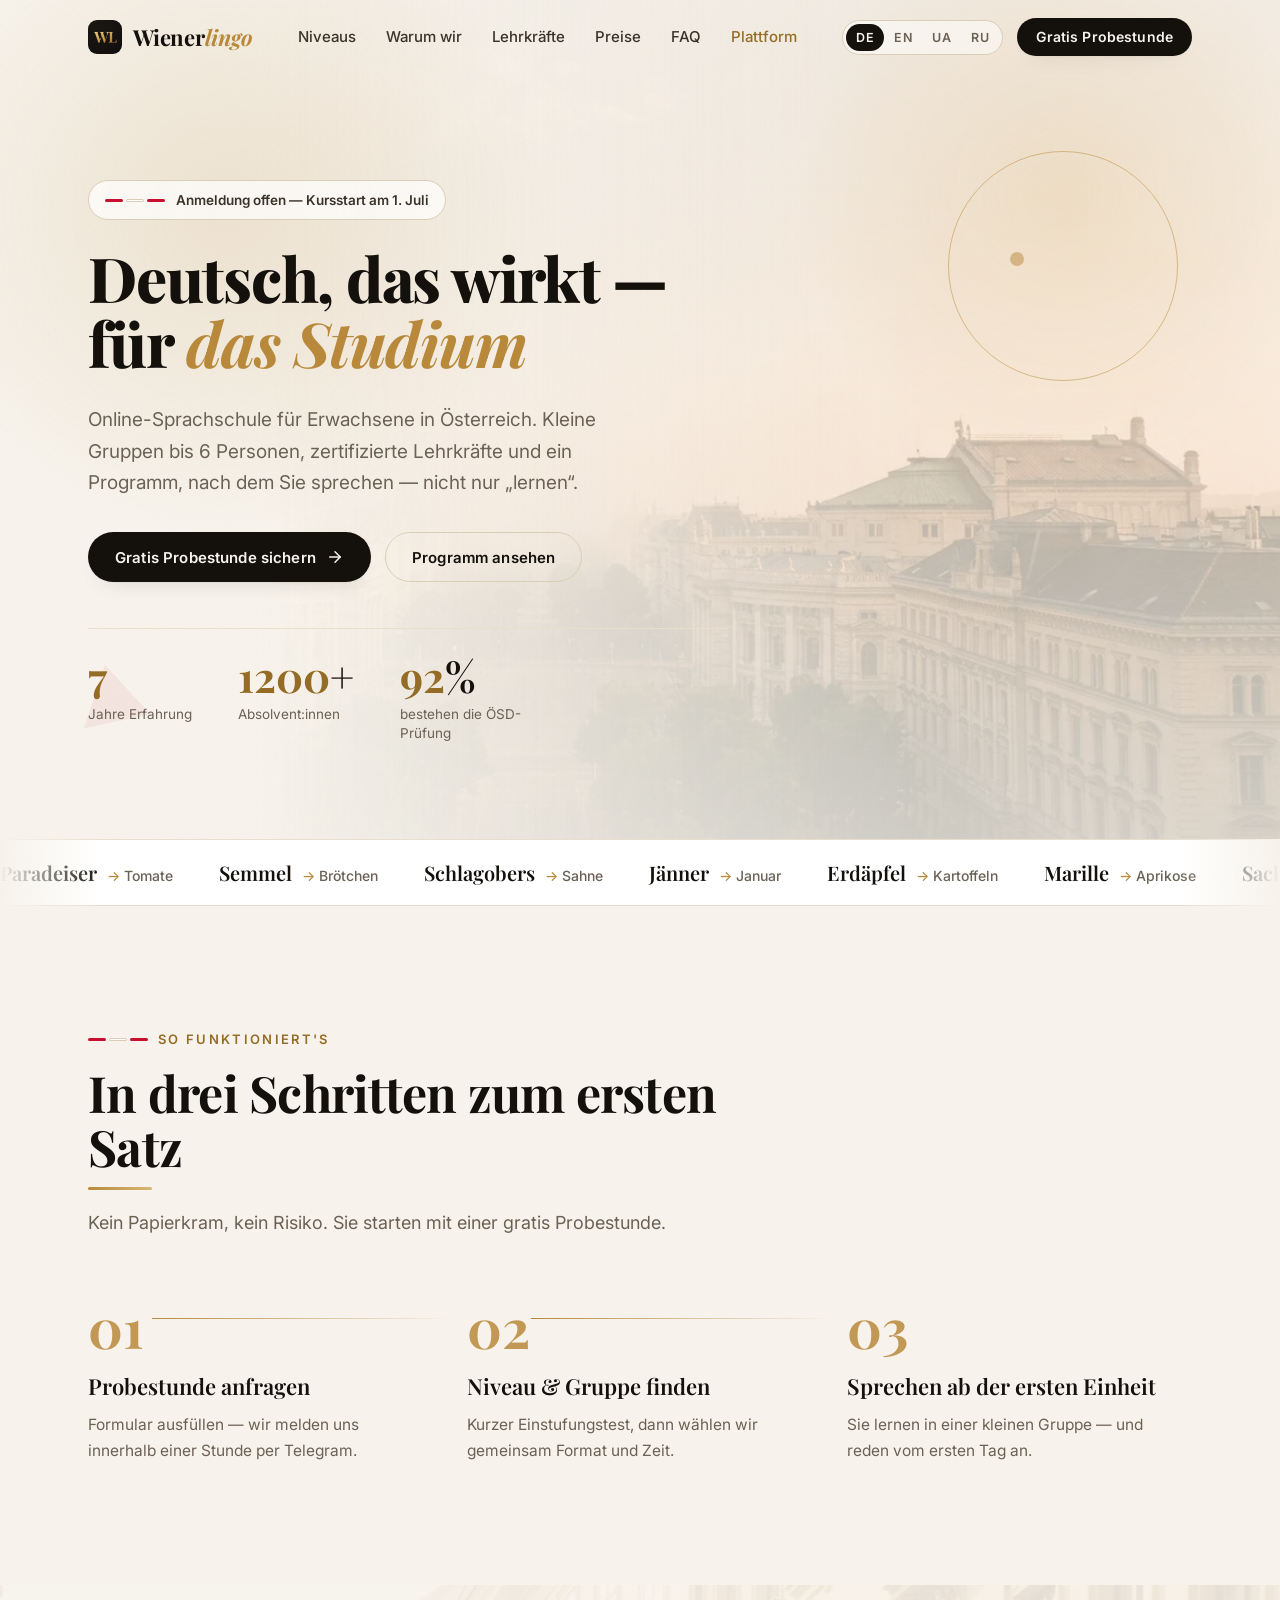
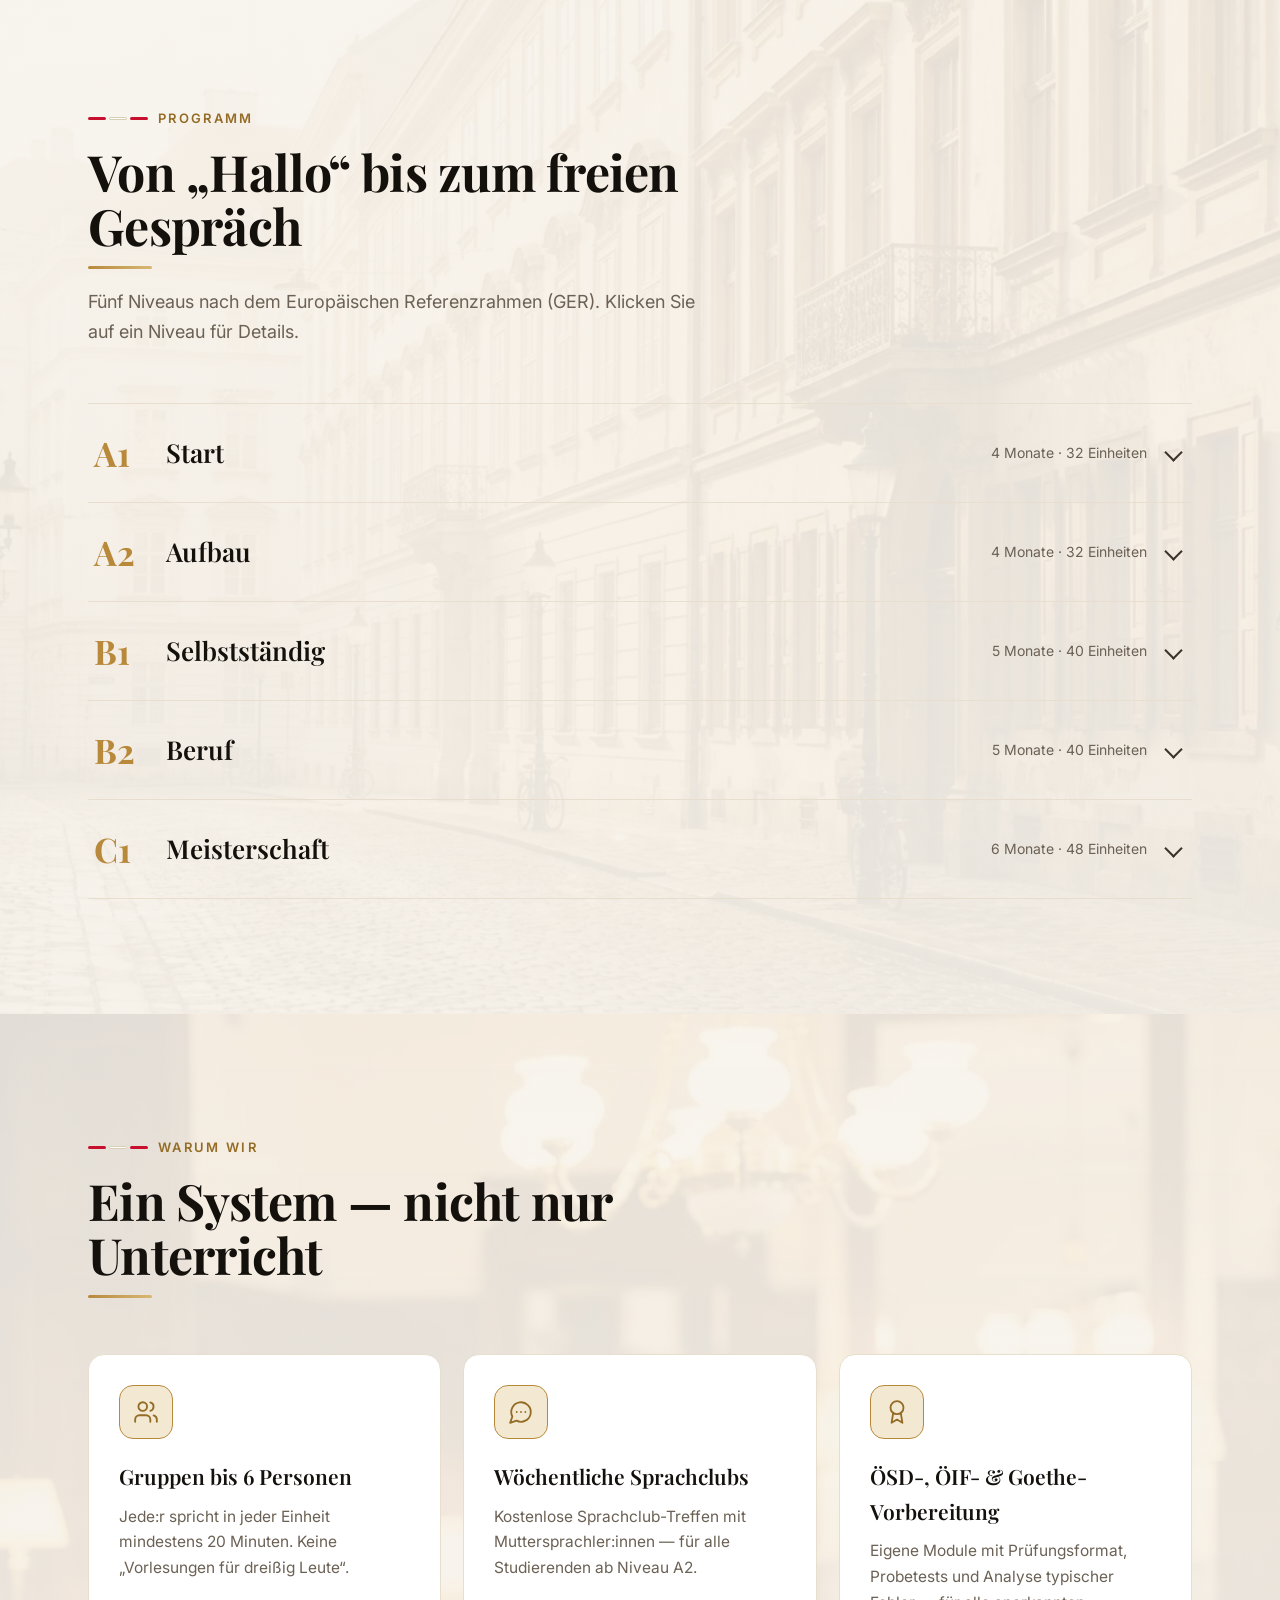
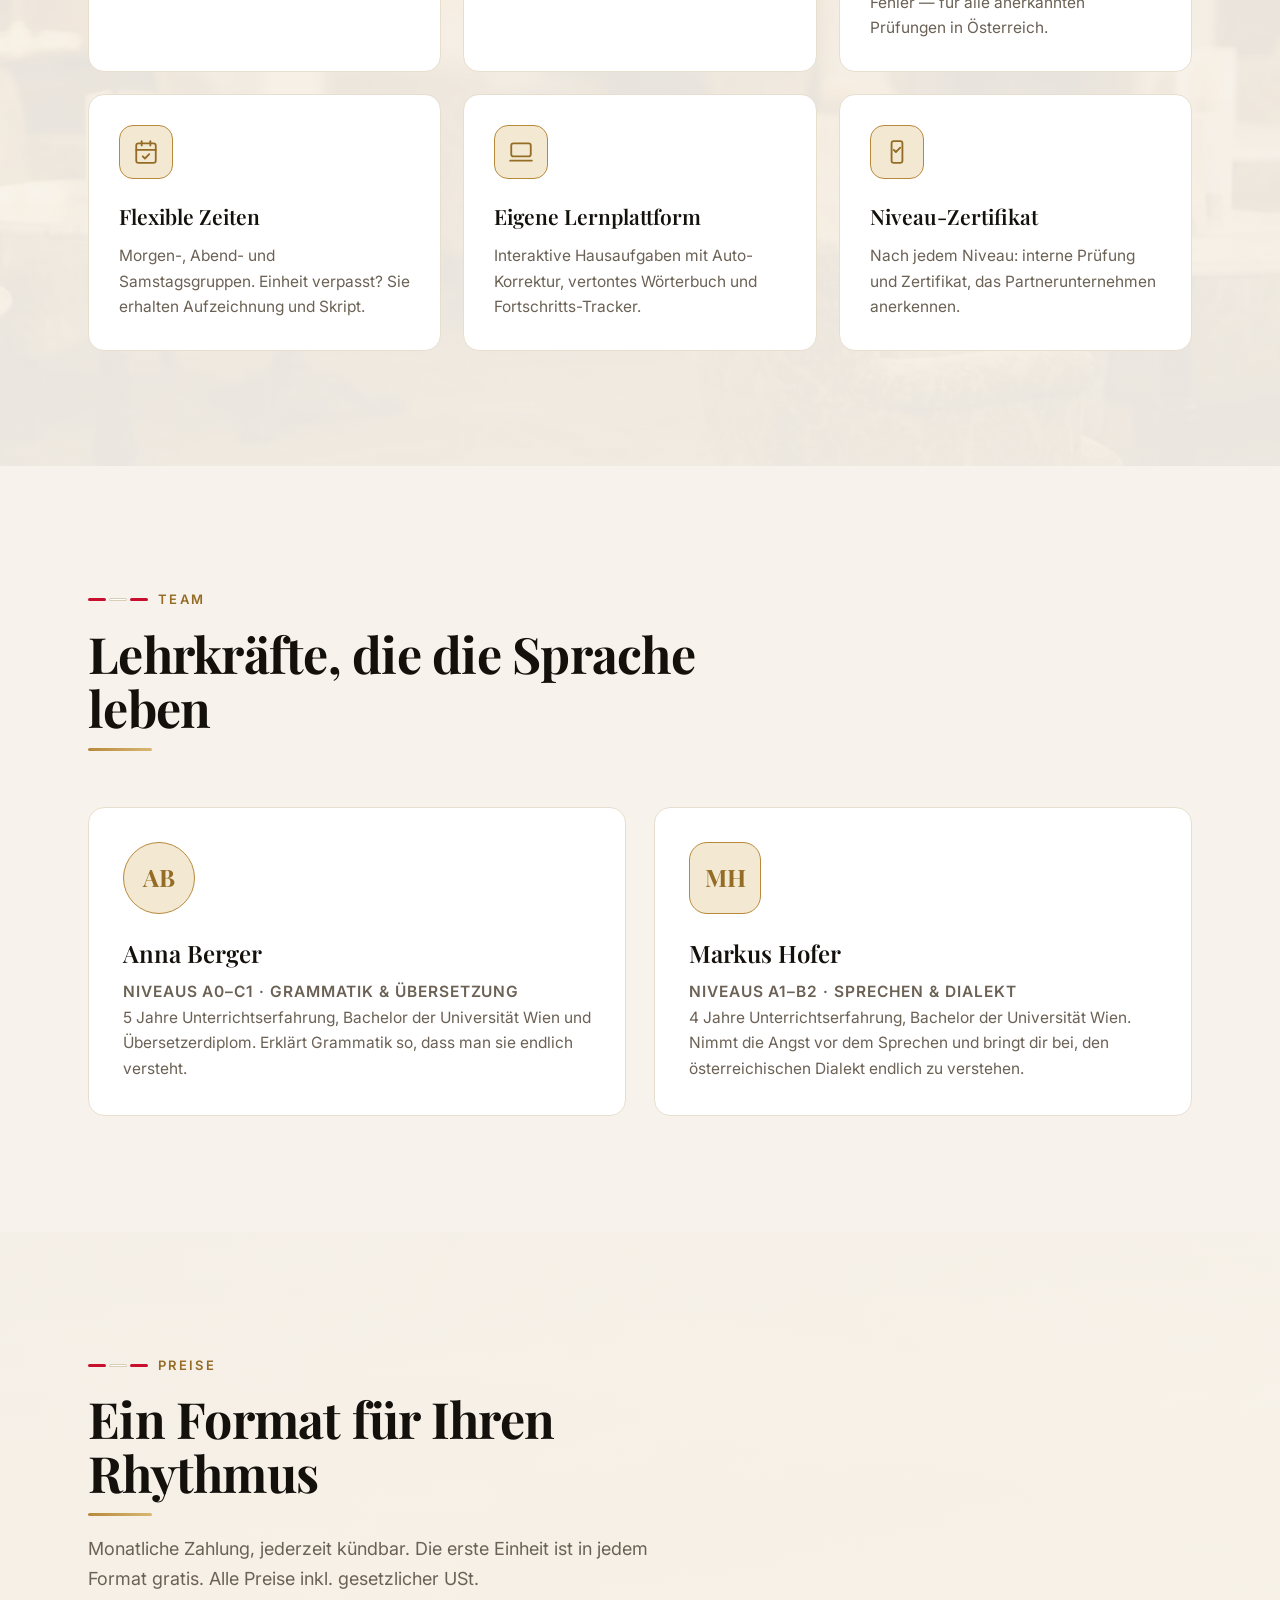
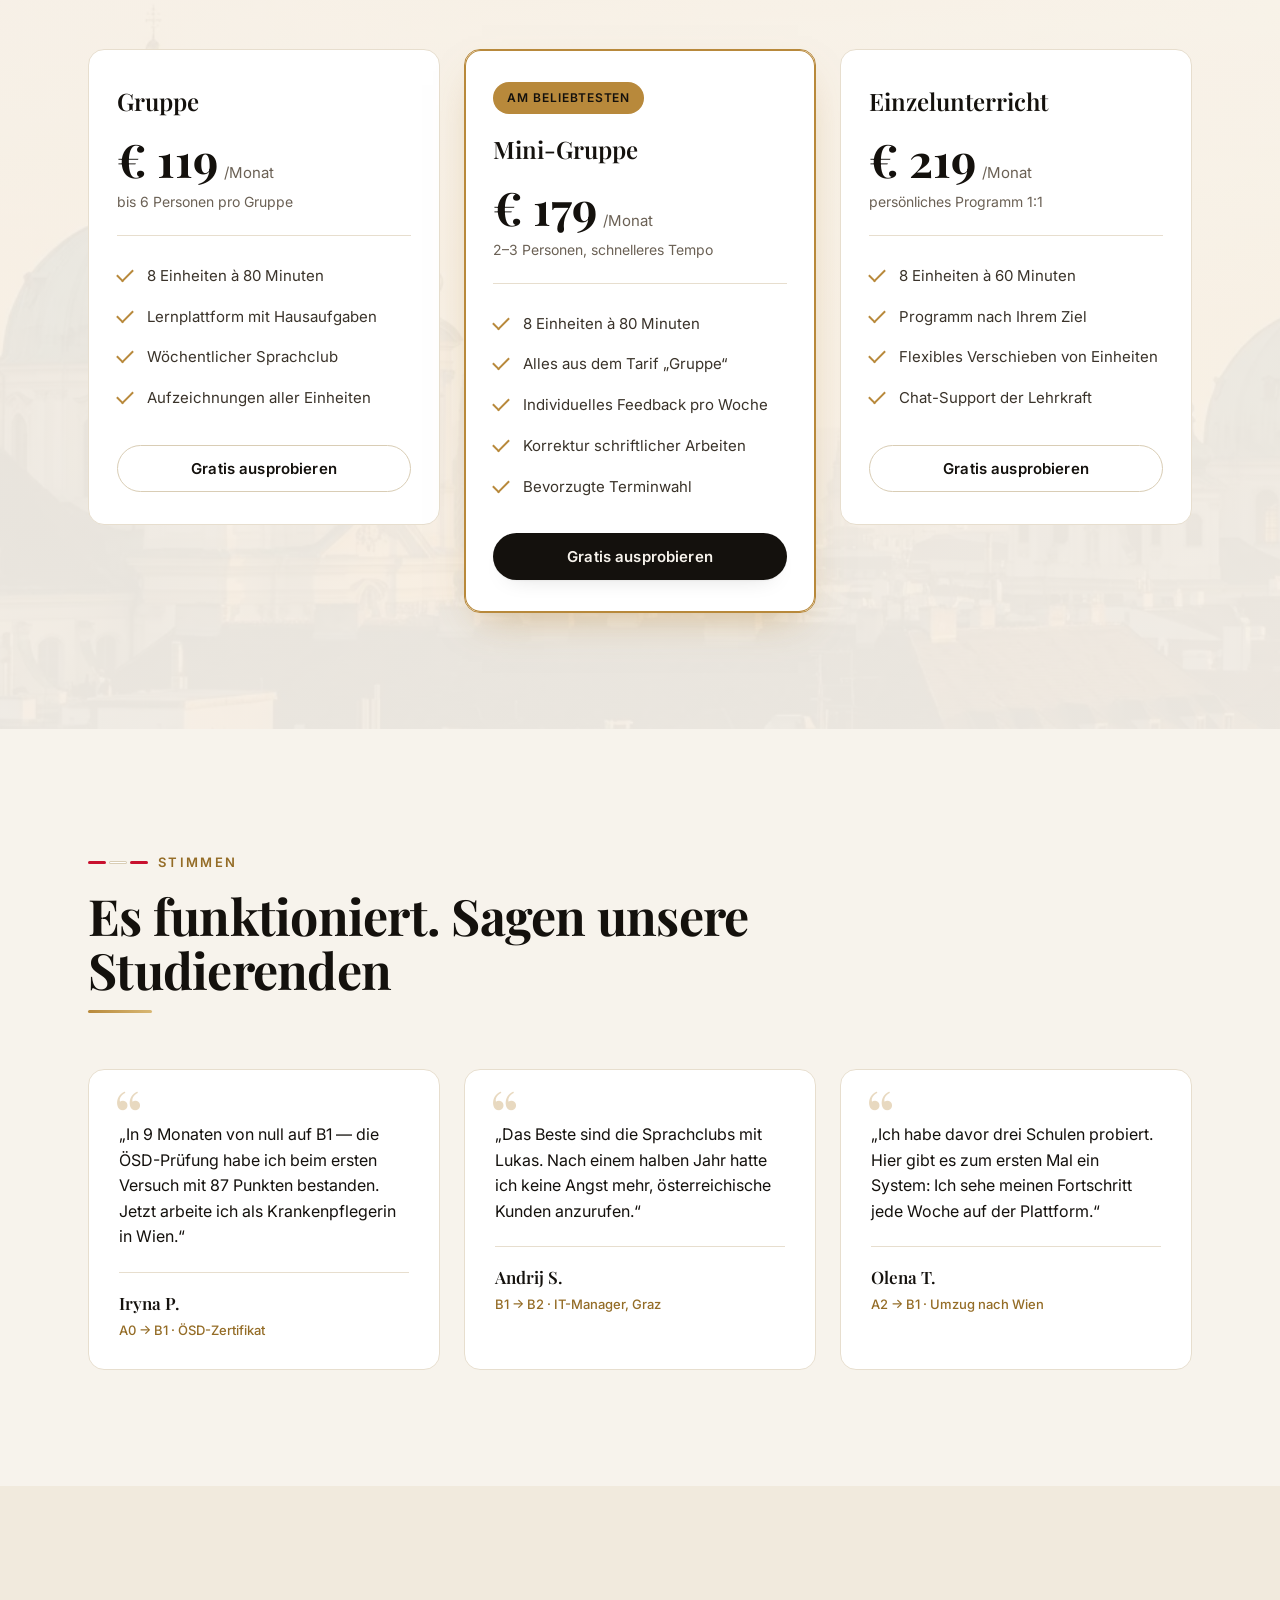
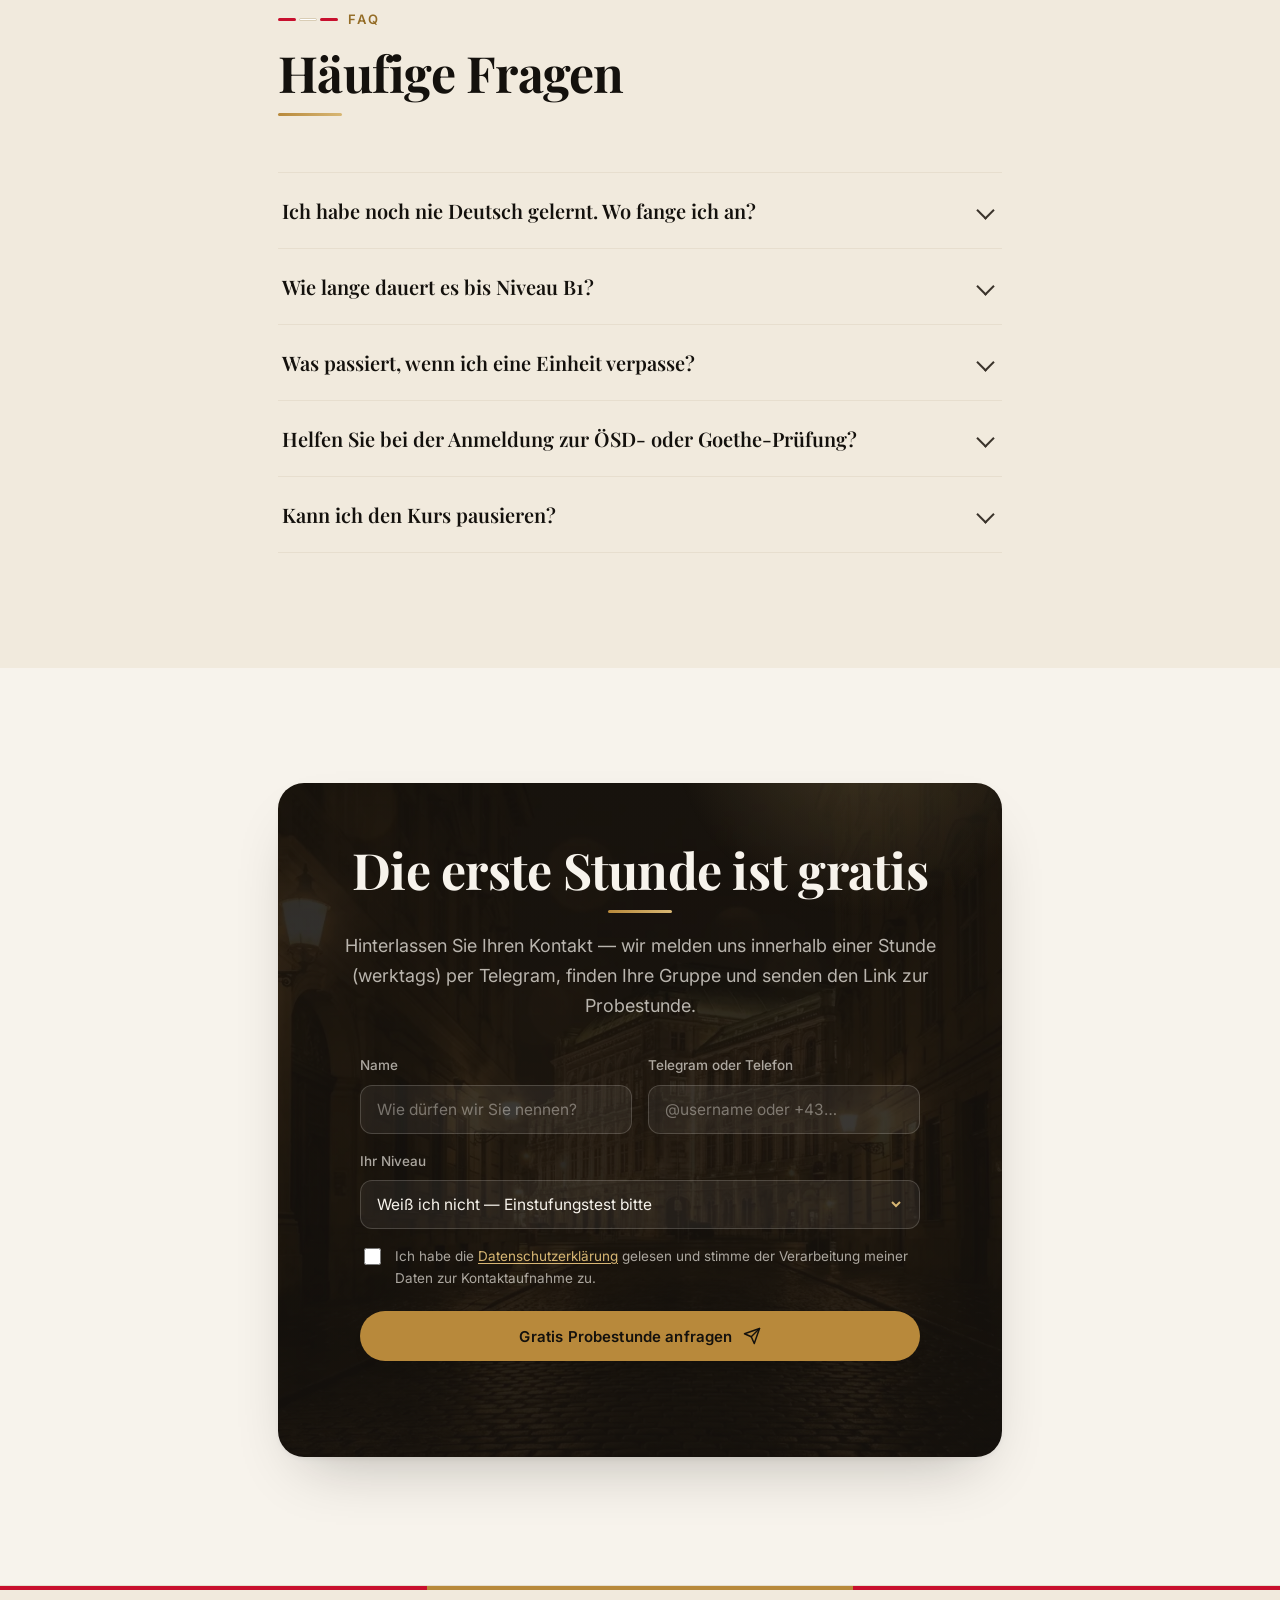
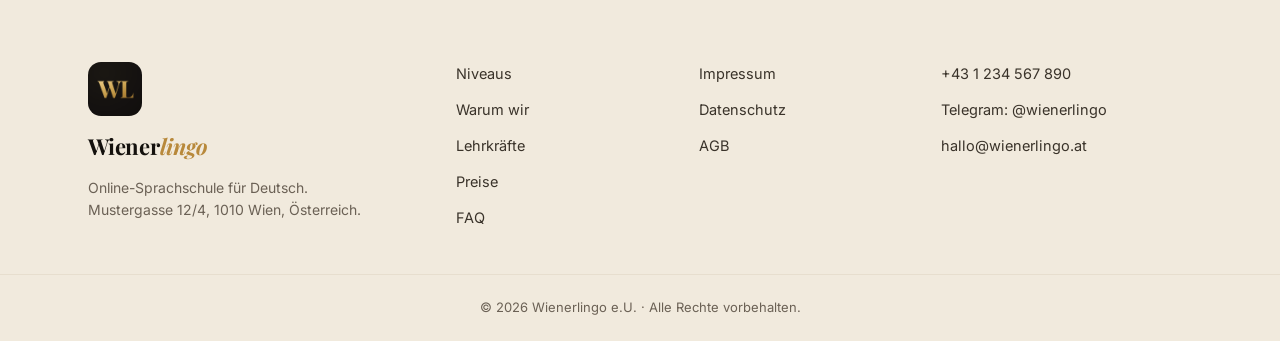
==== commit 562b2922: "Restore Wienerlingo brand (wordmark, logo, titles, legal, contacts) - Wordmark Servus Deutsch -> Wie" ====
--- a/index.html
+++ b/index.html
@@ -3,24 +3,24 @@
 <head>
   <meta charset="UTF-8">
   <meta name="viewport" content="width=device-width, initial-scale=1.0, viewport-fit=cover">
-  <title>Servus Deutsch Wien — Deutschkurse A1–C1 | ÖSD-, ÖIF- &amp; Goethe-Vorbereitung</title>
+  <title>Wienerlingo Wien — Deutschkurse A1–C1 | ÖSD-, ÖIF- &amp; Goethe-Vorbereitung</title>
   <meta name="description" id="metaDesc" content="Online-Deutschkurse für Erwachsene in Österreich: Niveaus A1–C1, Vorbereitung auf ÖSD, ÖIF und Goethe-Zertifikat, kleine Gruppen bis 6 Personen. Erste Stunde gratis.">
   <link rel="preconnect" href="https://fonts.googleapis.com">
   <link rel="preconnect" href="https://fonts.gstatic.com" crossorigin>
   <link href="https://fonts.googleapis.com/css2?family=Playfair+Display:ital,wght@0,500;0,600;0,700;0,800;1,600;1,700&family=Inter:wght@400;500;600&display=swap" rel="stylesheet">
-  <link rel="stylesheet" href="styles.css?v=29">
-  <link rel="icon" type="image/png" href="favicon.png?v=29">
+  <link rel="stylesheet" href="styles.css?v=31">
+  <link rel="icon" type="image/png" href="favicon.png?v=31">
 </head>
 <body data-title-key="meta.title">
 
   <!-- ===== NAV ===== -->
   <header class="nav" id="nav">
     <div class="nav-inner">
-      <a href="index.html" class="logo" aria-label="Servus Deutsch — Startseite">
+      <a href="index.html" class="logo" aria-label="Wienerlingo — Startseite">
         <span class="logo-mark" aria-hidden="true">
-          <img src="logo.png?v=29" alt="" width="34" height="34">
+          <img src="logo.png?v=31" alt="" width="34" height="34">
         </span>
-        <span class="logo-text">Servus <em>Deutsch</em></span>
+        <span class="logo-text">Wiener<em>lingo</em></span>
       </a>
       <nav class="nav-links" id="navLinks" aria-label="Hauptnavigation">
         <a href="#levels" data-i18n="nav.levels">Niveaus</a>
@@ -48,7 +48,7 @@
   <!-- ===== HERO ===== -->
   <section class="hero">
     <div class="hero-bg" aria-hidden="true">
-      <div class="hero-photo" style="background-image:url('hero-vienna.webp?v=29')"></div>
+      <div class="hero-photo" style="background-image:url('hero-vienna.webp?v=31')"></div>
       <span class="shape shape-circle"></span>
       <span class="shape shape-triangle"></span>
       <span class="shape shape-square"></span>
@@ -432,8 +432,8 @@
     <div class="footer-stripe" aria-hidden="true"><i></i><i></i><i></i></div>
     <div class="container footer-inner">
       <div class="footer-brand">
-        <img class="footer-logo" src="logo.png?v=29" alt="Servus Deutsch" width="60" height="60">
-        <span class="logo-text">Servus <em>Deutsch</em></span>
+        <img class="footer-logo" src="logo.png?v=31" alt="Wienerlingo" width="60" height="60">
+        <span class="logo-text">Wiener<em>lingo</em></span>
         <p data-i18n="foot.brand">Online-Sprachschule für Deutsch.<br>Mustergasse 12/4, 1010 Wien, Österreich.</p>
       </div>
       <nav class="footer-nav" aria-label="Fußzeilen-Navigation">
@@ -450,14 +450,14 @@
       </nav>
       <div class="footer-contacts">
         <a href="tel:+431234567890">+43 1 234 567 890</a>
-        <a href="https://t.me/servusdeutsch" target="_blank" rel="noopener">Telegram: @servusdeutsch</a>
-        <a href="mailto:hallo@servusdeutsch.at">hallo@servusdeutsch.at</a>
-      </div>
-    </div>
-    <p class="footer-copy" data-i18n="foot.copy">© 2026 Servus Deutsch e.U. · Alle Rechte vorbehalten.</p>
+        <a href="https://t.me/wienerlingo" target="_blank" rel="noopener">Telegram: @wienerlingo</a>
+        <a href="mailto:hallo@wienerlingo.at">hallo@wienerlingo.at</a>
+      </div>
+    </div>
+    <p class="footer-copy" data-i18n="foot.copy">© 2026 Wienerlingo e.U. · Alle Rechte vorbehalten.</p>
   </footer>
 
-  <script src="i18n.js?v=29"></script>
-  <script src="script.js?v=29"></script>
+  <script src="i18n.js?v=31"></script>
+  <script src="script.js?v=31"></script>
 </body>
 </html>
--- a/styles.css
+++ b/styles.css
@@ -1,5 +1,5 @@
 /* =====================================================================
-   Servus Deutsch — "Wien in Gold"
+   Wienerlingo — "Wien in Gold"
    Light editorial luxury · ivory paper + imperial gold + ink
    Playfair Display (headings) + Inter (body) · cyrillic + umlaut safe
    ===================================================================== */
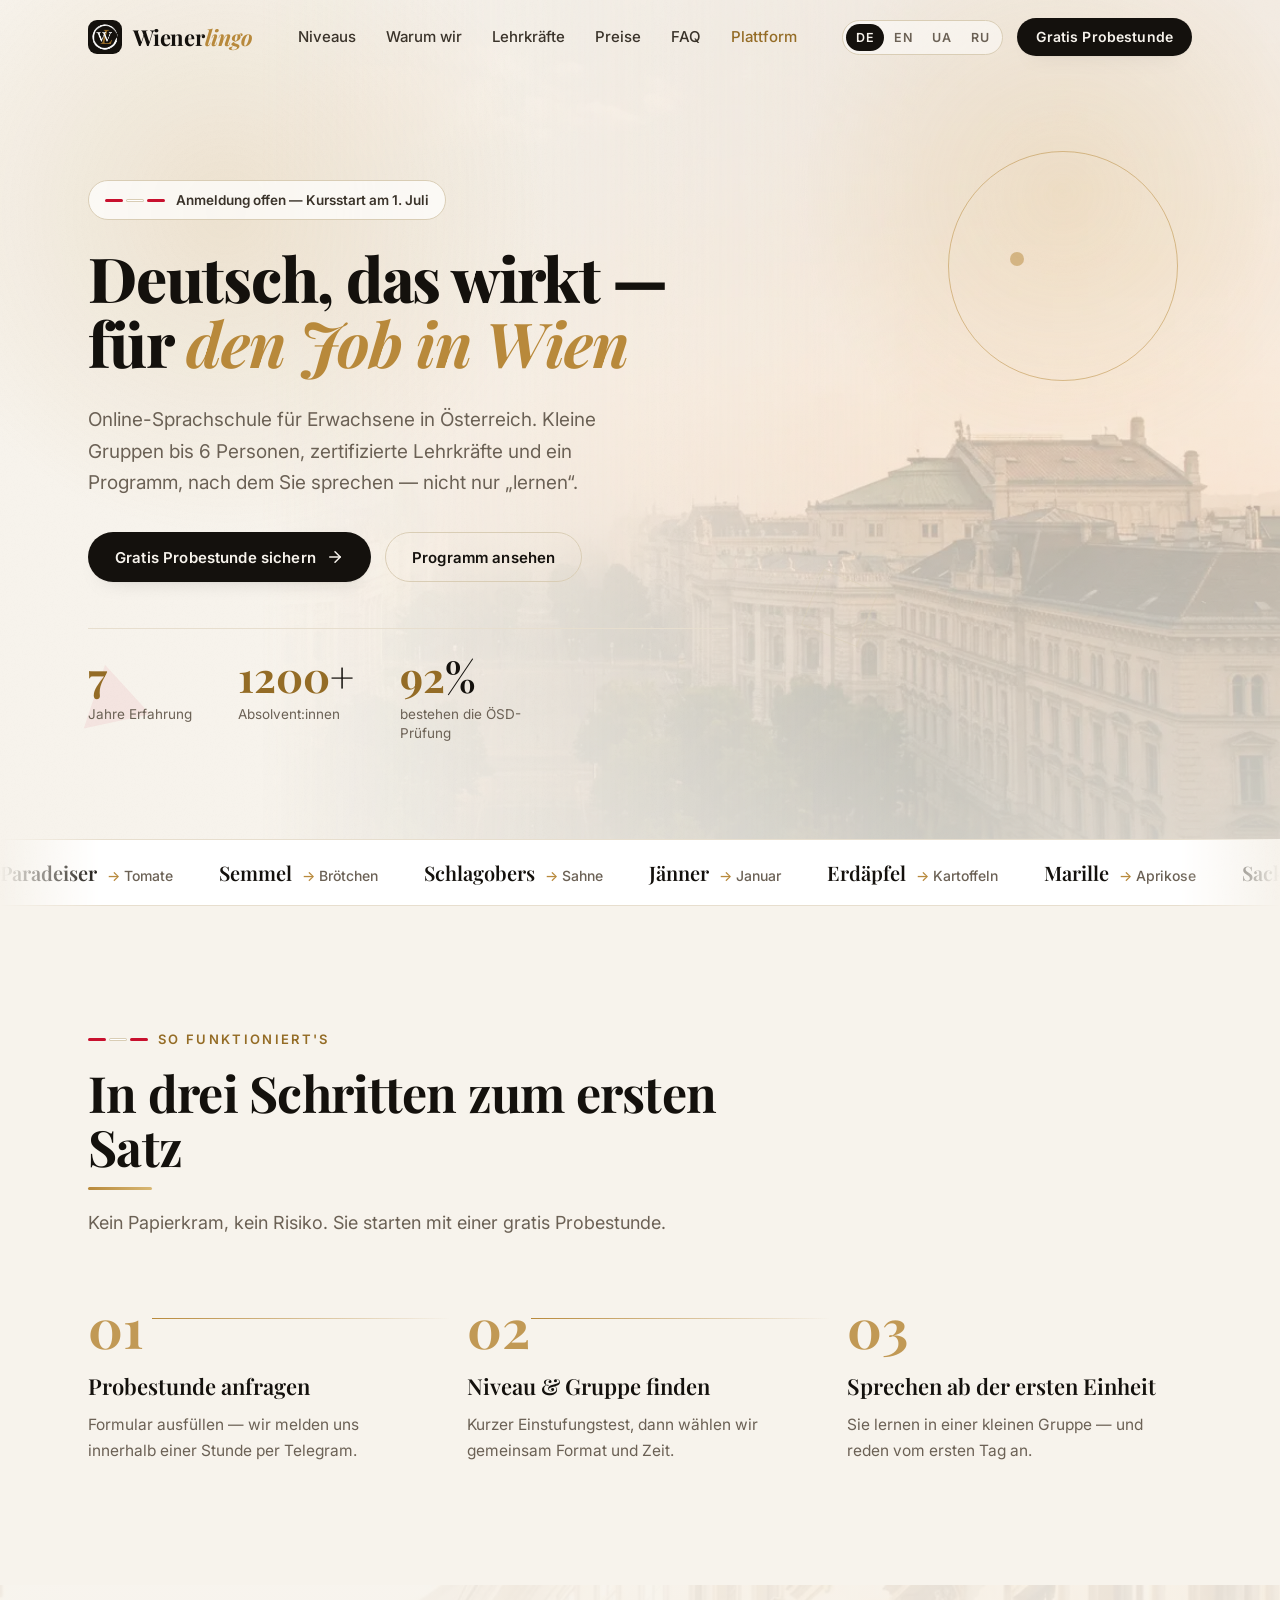
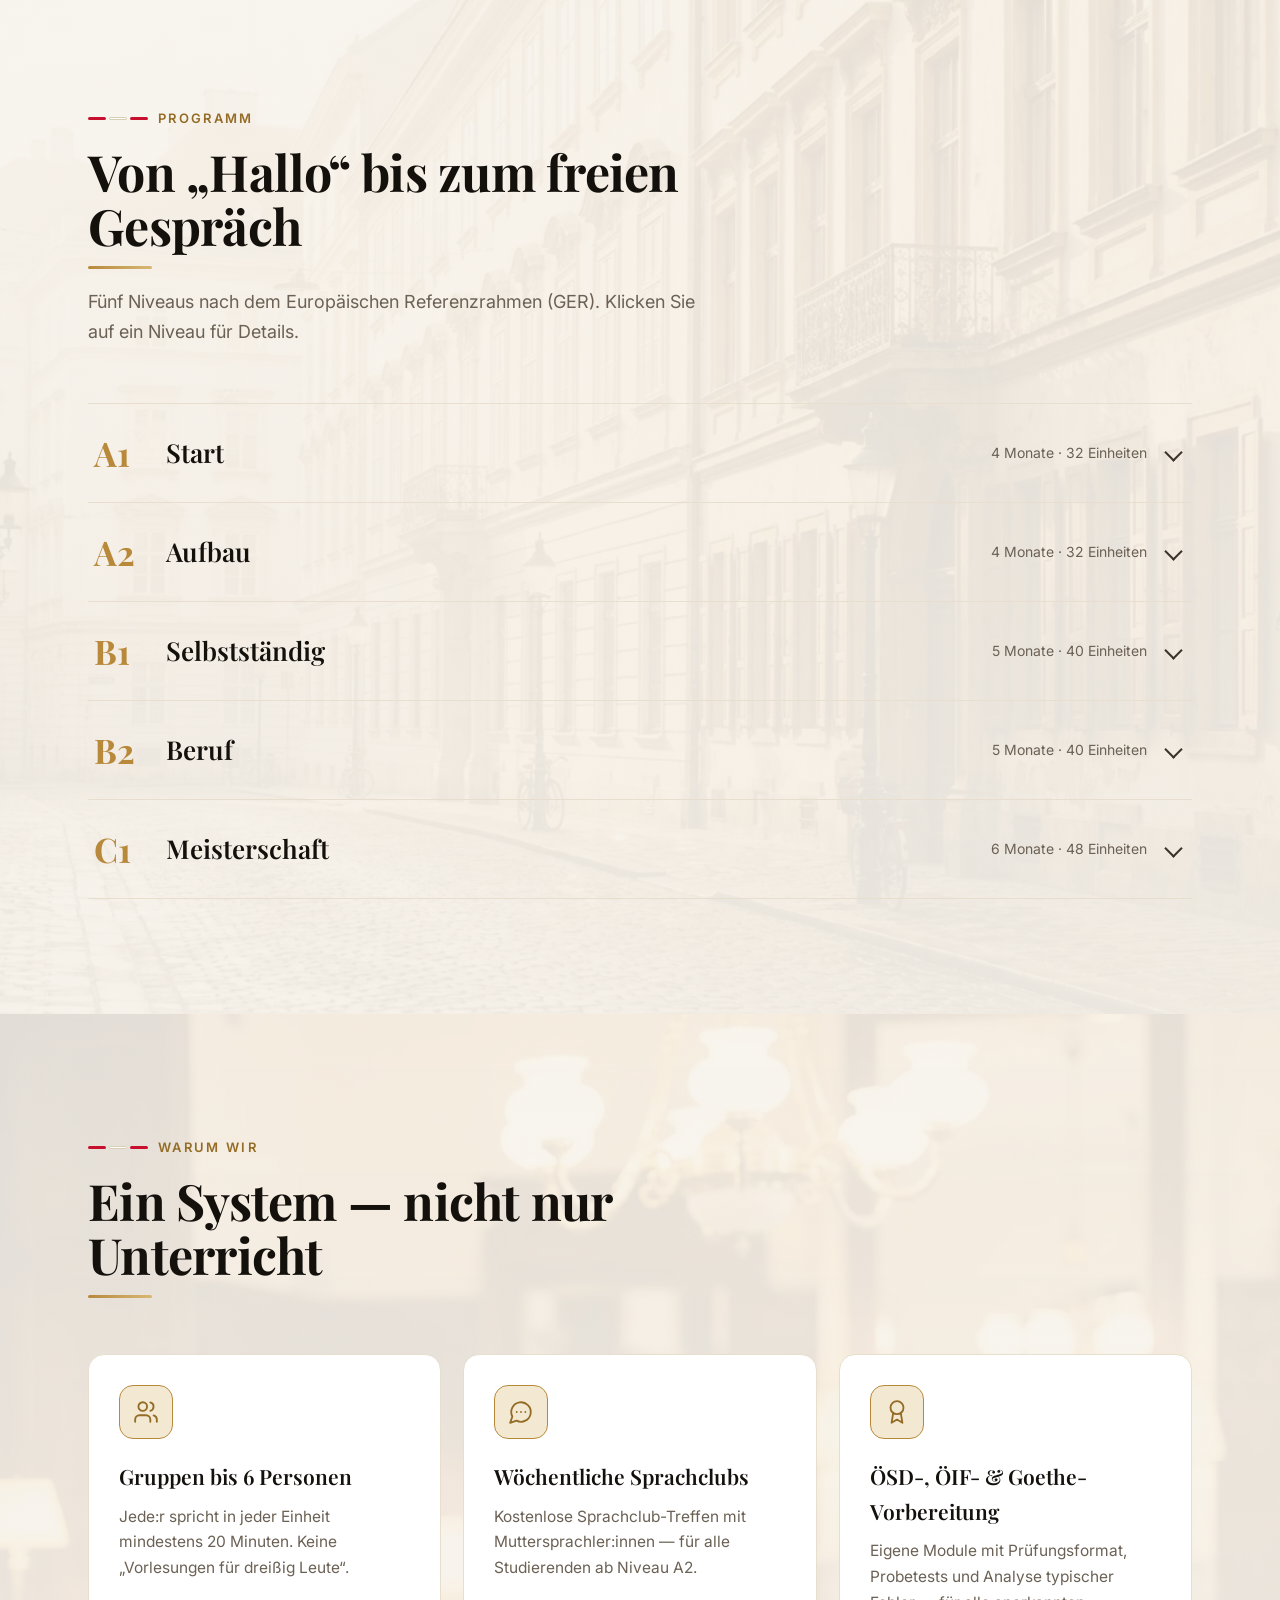
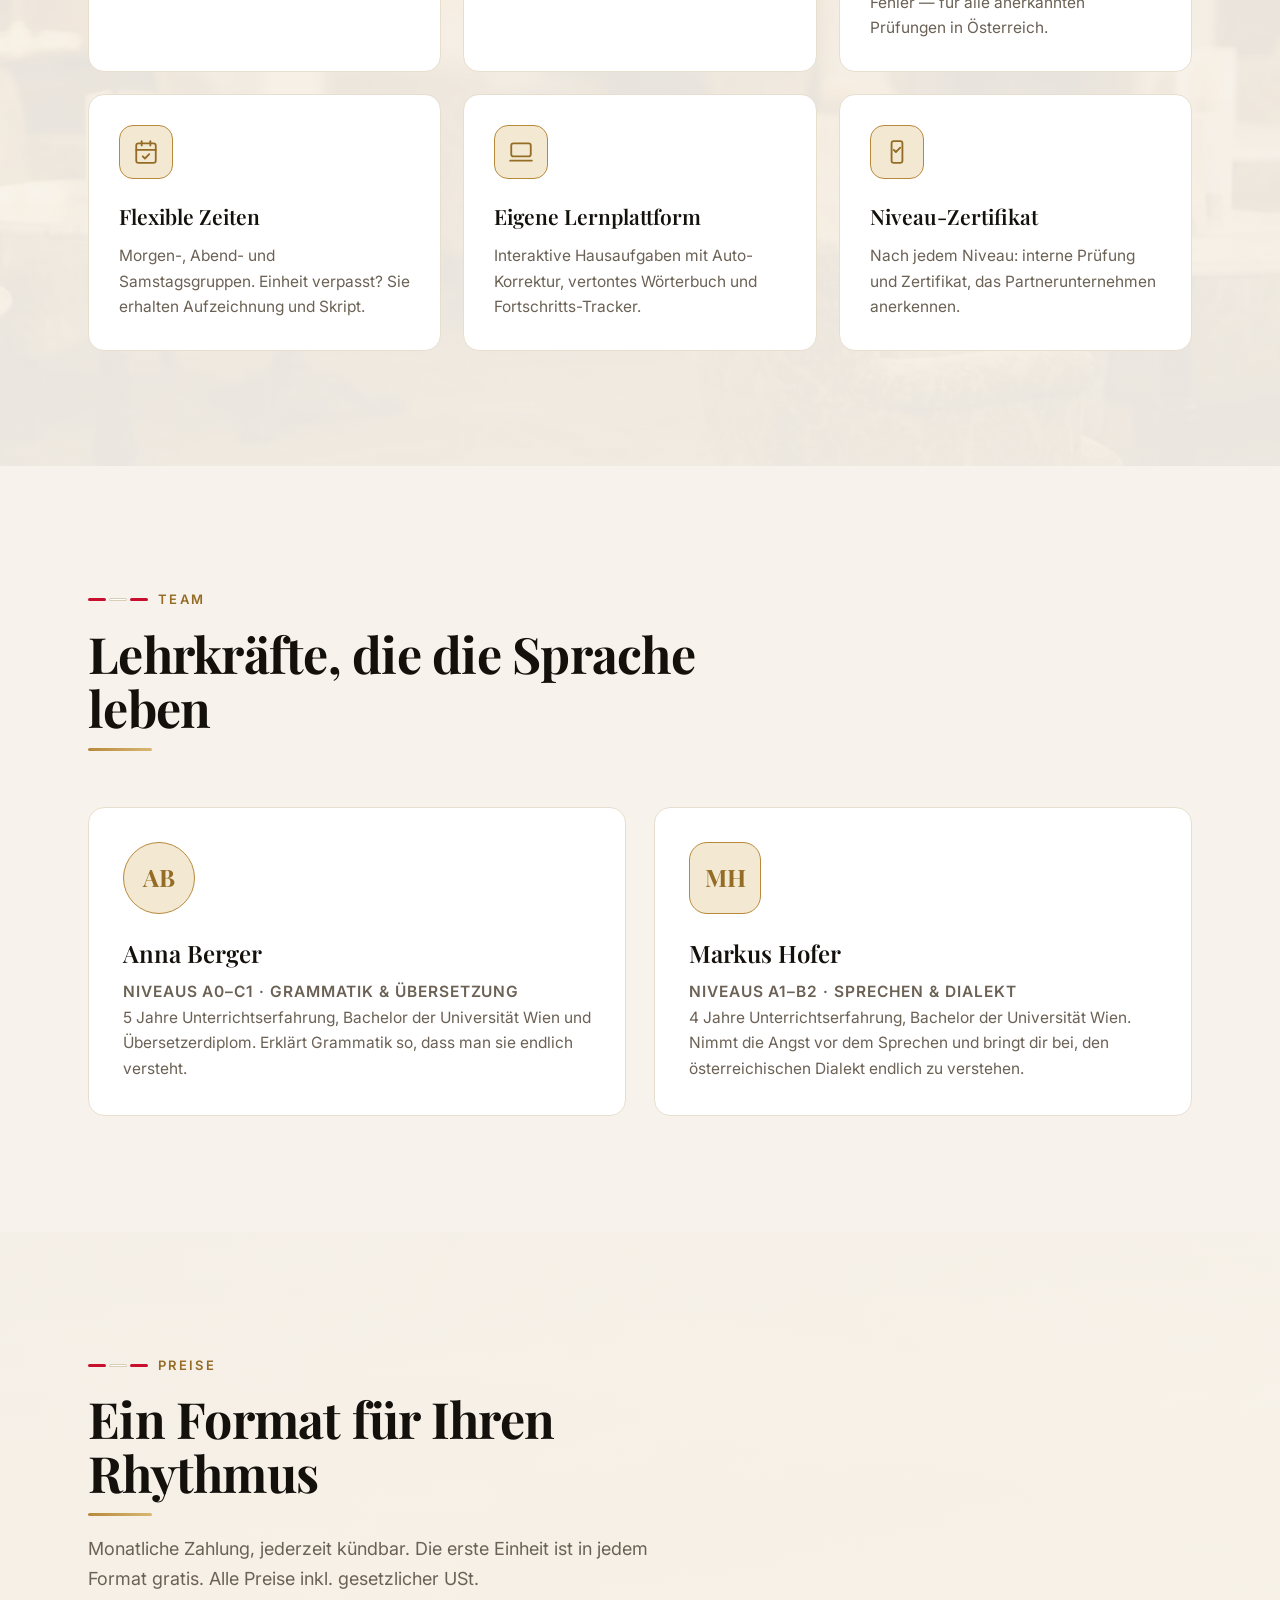
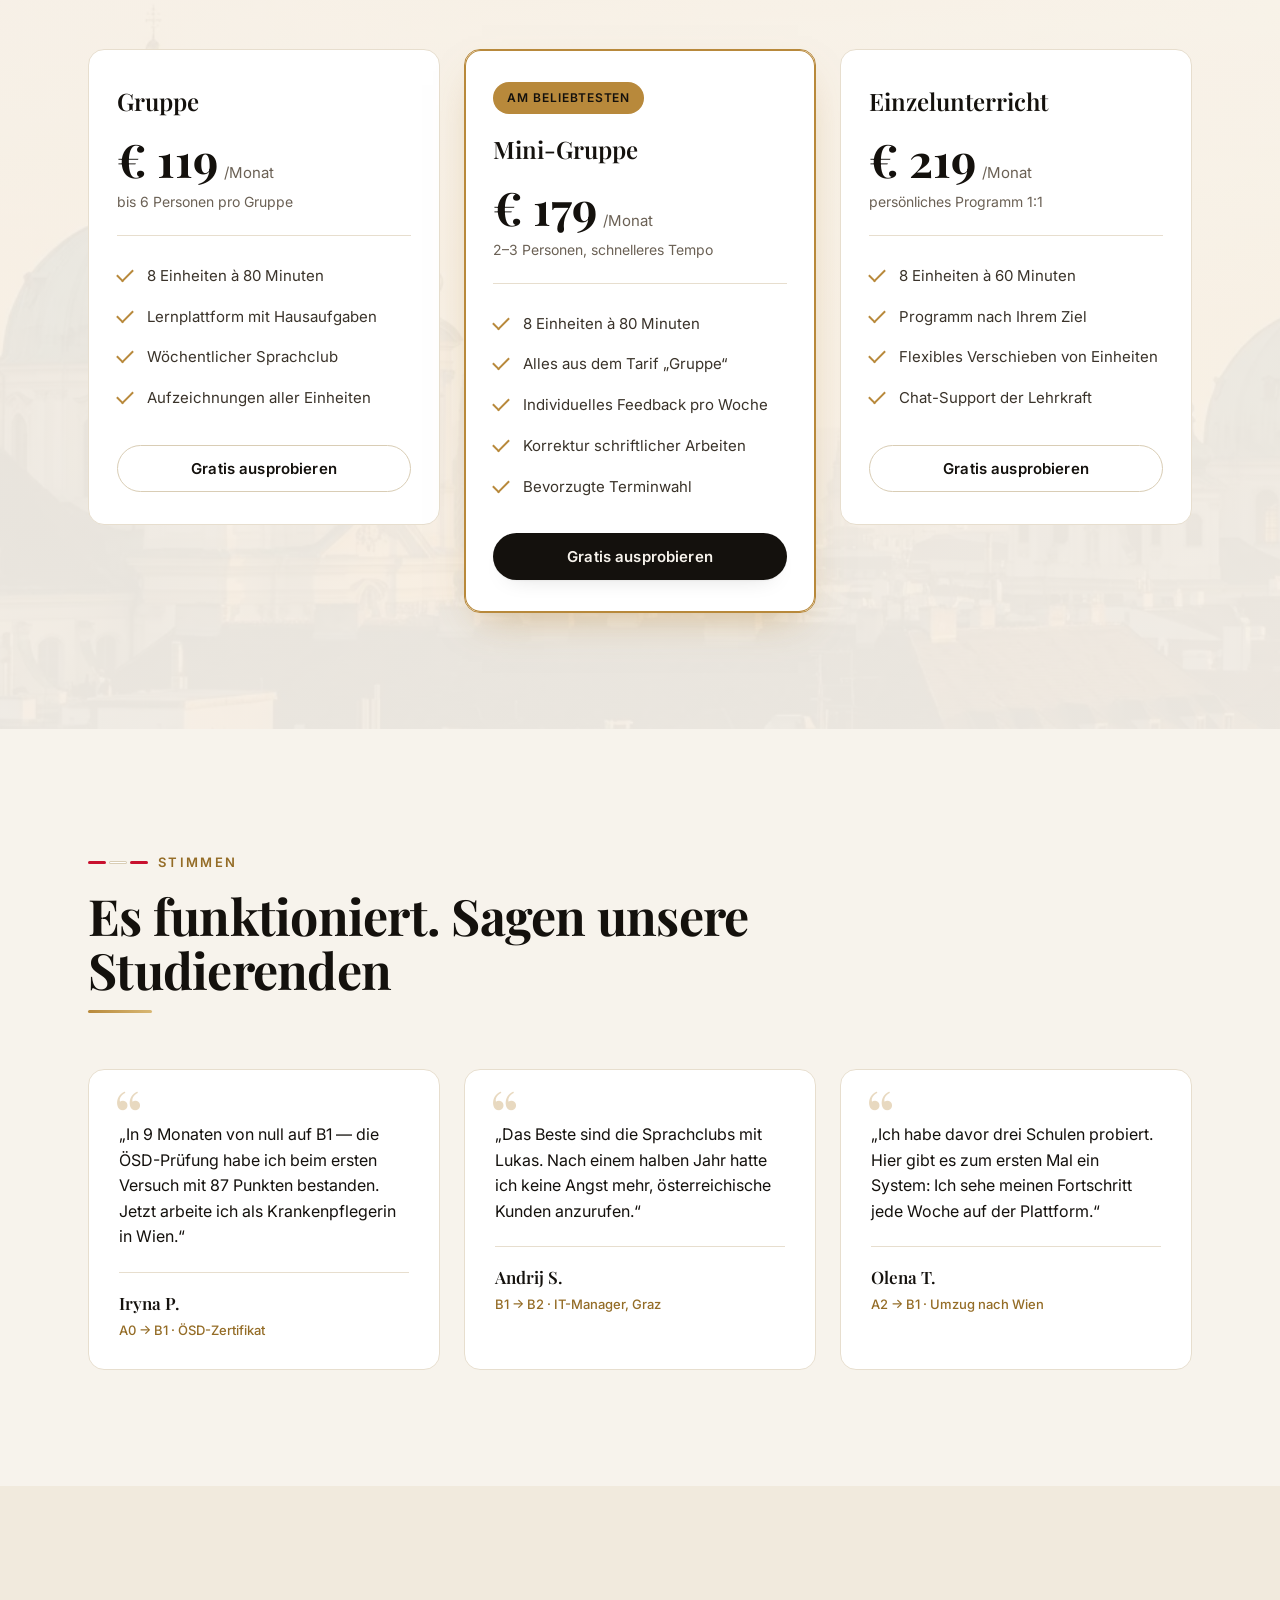
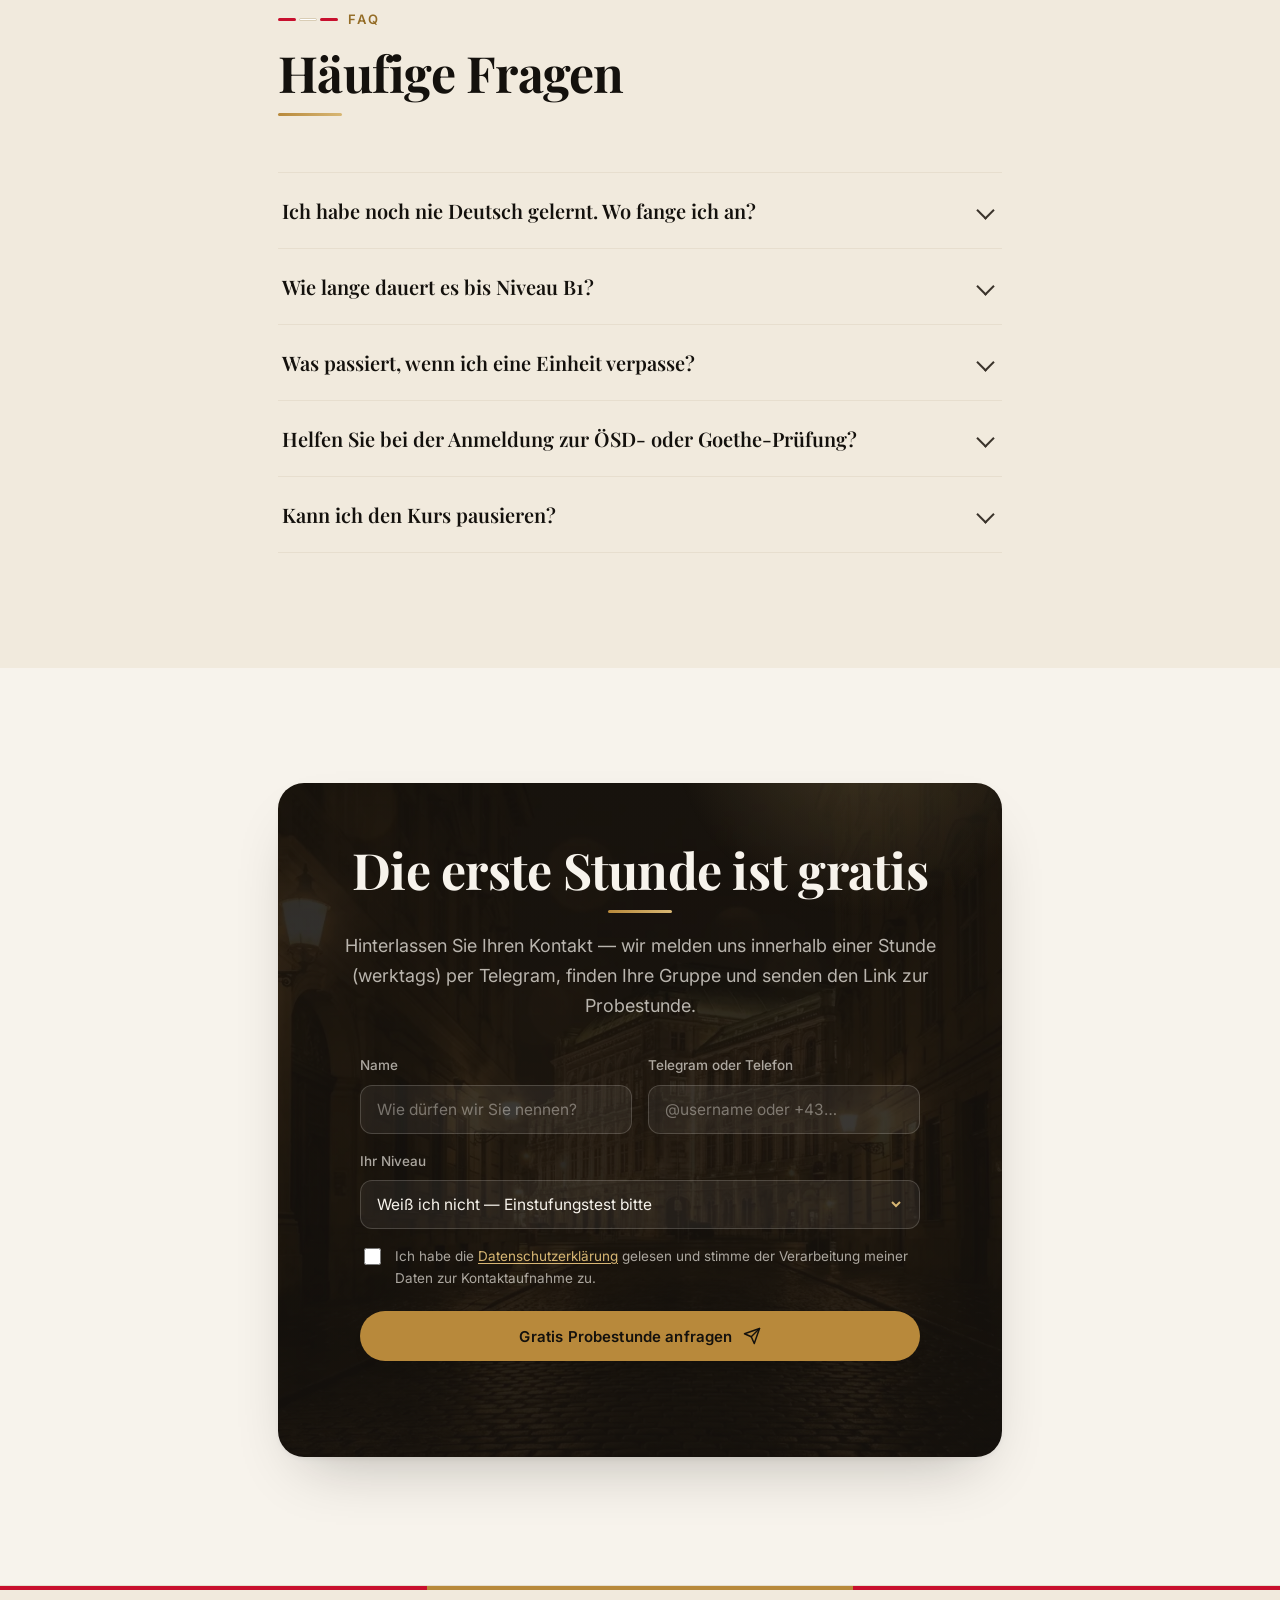
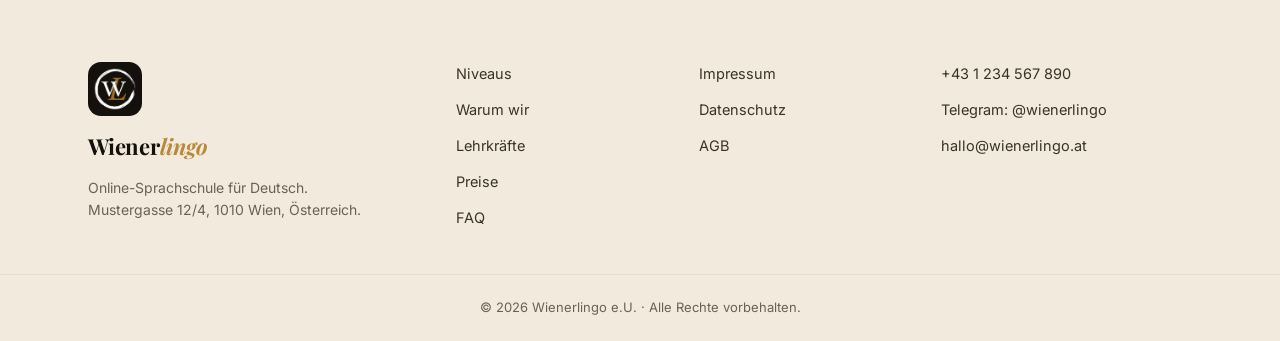
==== commit d1ed2e17: "Use original Wienerlingo emblem (W+L in circle) on dark tile - Replace WL text monogram with the ori" ====
--- a/index.html
+++ b/index.html
@@ -8,8 +8,8 @@
   <link rel="preconnect" href="https://fonts.googleapis.com">
   <link rel="preconnect" href="https://fonts.gstatic.com" crossorigin>
   <link href="https://fonts.googleapis.com/css2?family=Playfair+Display:ital,wght@0,500;0,600;0,700;0,800;1,600;1,700&family=Inter:wght@400;500;600&display=swap" rel="stylesheet">
-  <link rel="stylesheet" href="styles.css?v=31">
-  <link rel="icon" type="image/png" href="favicon.png?v=31">
+  <link rel="stylesheet" href="styles.css?v=32">
+  <link rel="icon" type="image/png" href="favicon.png?v=32">
 </head>
 <body data-title-key="meta.title">
 
@@ -18,7 +18,7 @@
     <div class="nav-inner">
       <a href="index.html" class="logo" aria-label="Wienerlingo — Startseite">
         <span class="logo-mark" aria-hidden="true">
-          <img src="logo.png?v=31" alt="" width="34" height="34">
+          <img src="logo.png?v=32" alt="" width="34" height="34">
         </span>
         <span class="logo-text">Wiener<em>lingo</em></span>
       </a>
@@ -48,7 +48,7 @@
   <!-- ===== HERO ===== -->
   <section class="hero">
     <div class="hero-bg" aria-hidden="true">
-      <div class="hero-photo" style="background-image:url('hero-vienna.webp?v=31')"></div>
+      <div class="hero-photo" style="background-image:url('hero-vienna.webp?v=32')"></div>
       <span class="shape shape-circle"></span>
       <span class="shape shape-triangle"></span>
       <span class="shape shape-square"></span>
@@ -432,7 +432,7 @@
     <div class="footer-stripe" aria-hidden="true"><i></i><i></i><i></i></div>
     <div class="container footer-inner">
       <div class="footer-brand">
-        <img class="footer-logo" src="logo.png?v=31" alt="Wienerlingo" width="60" height="60">
+        <img class="footer-logo" src="logo.png?v=32" alt="Wienerlingo" width="60" height="60">
         <span class="logo-text">Wiener<em>lingo</em></span>
         <p data-i18n="foot.brand">Online-Sprachschule für Deutsch.<br>Mustergasse 12/4, 1010 Wien, Österreich.</p>
       </div>
@@ -457,7 +457,7 @@
     <p class="footer-copy" data-i18n="foot.copy">© 2026 Wienerlingo e.U. · Alle Rechte vorbehalten.</p>
   </footer>
 
-  <script src="i18n.js?v=31"></script>
-  <script src="script.js?v=31"></script>
+  <script src="i18n.js?v=32"></script>
+  <script src="script.js?v=32"></script>
 </body>
 </html>
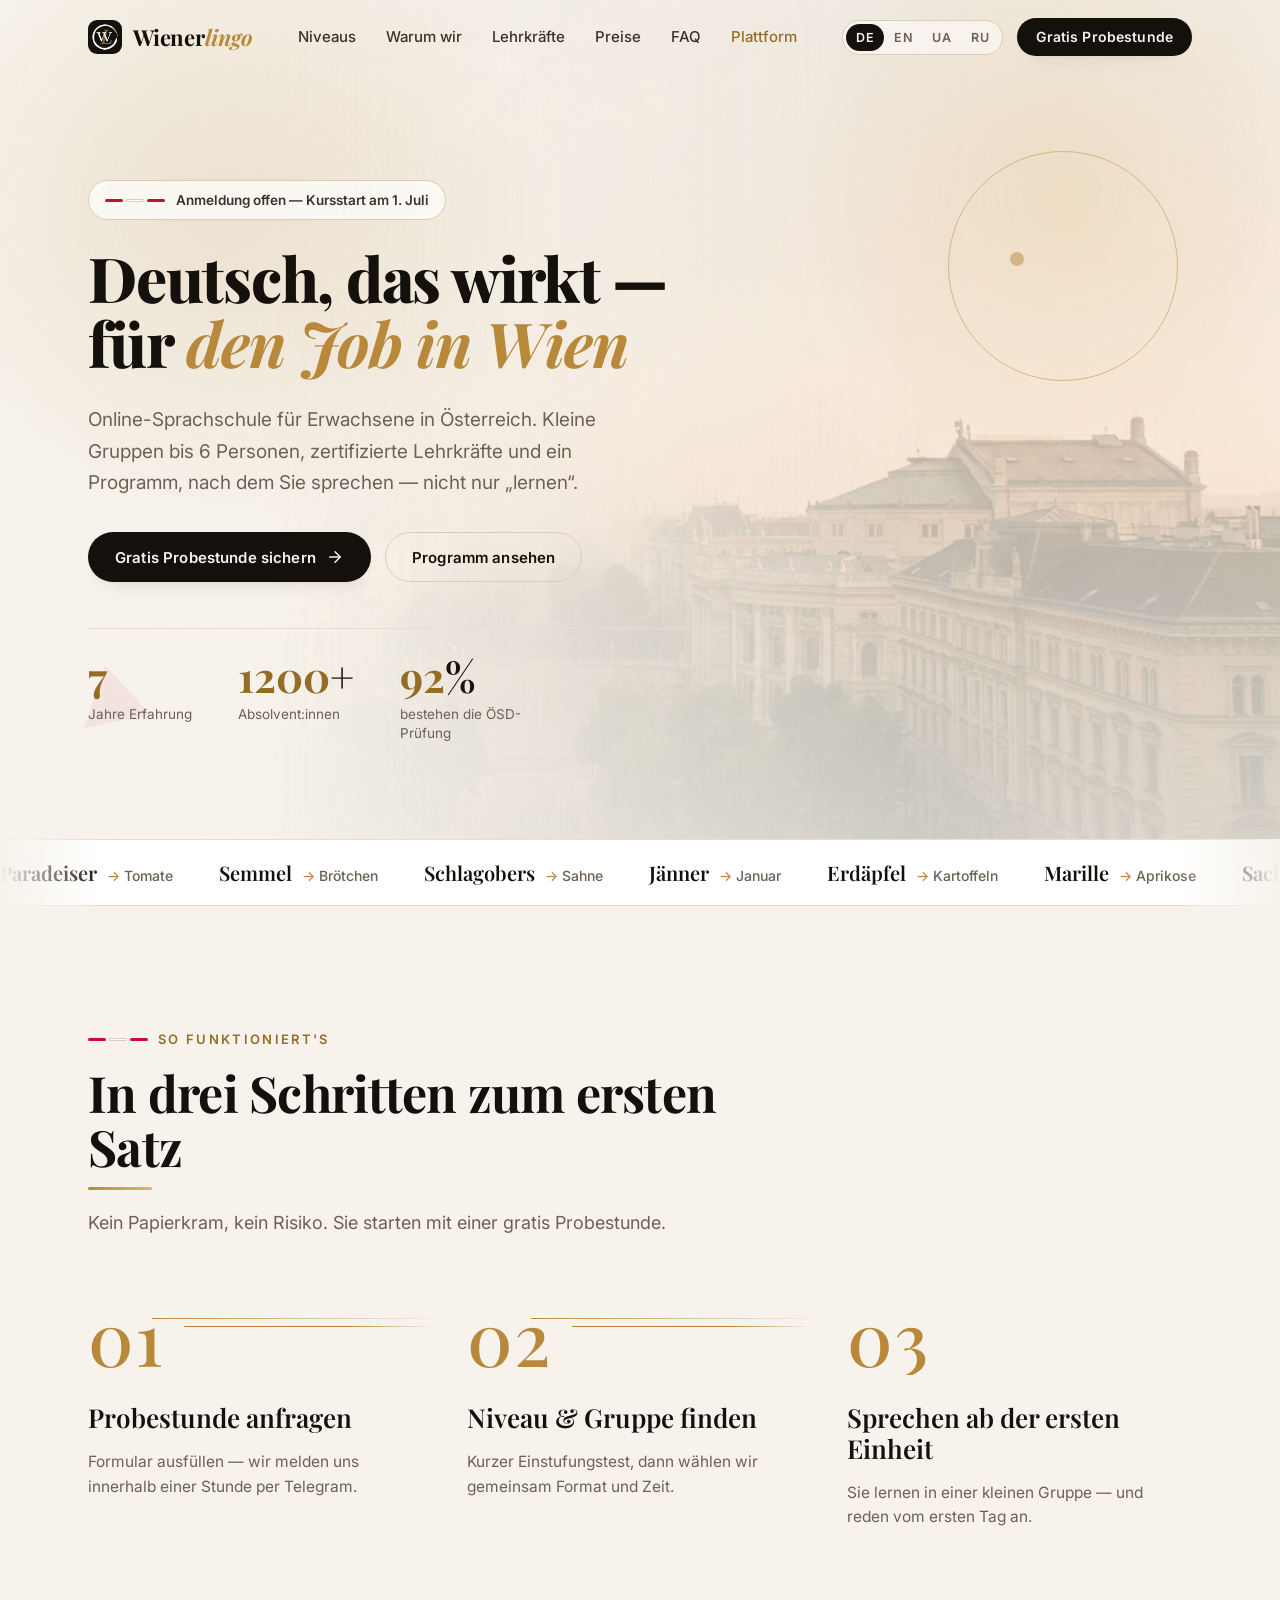
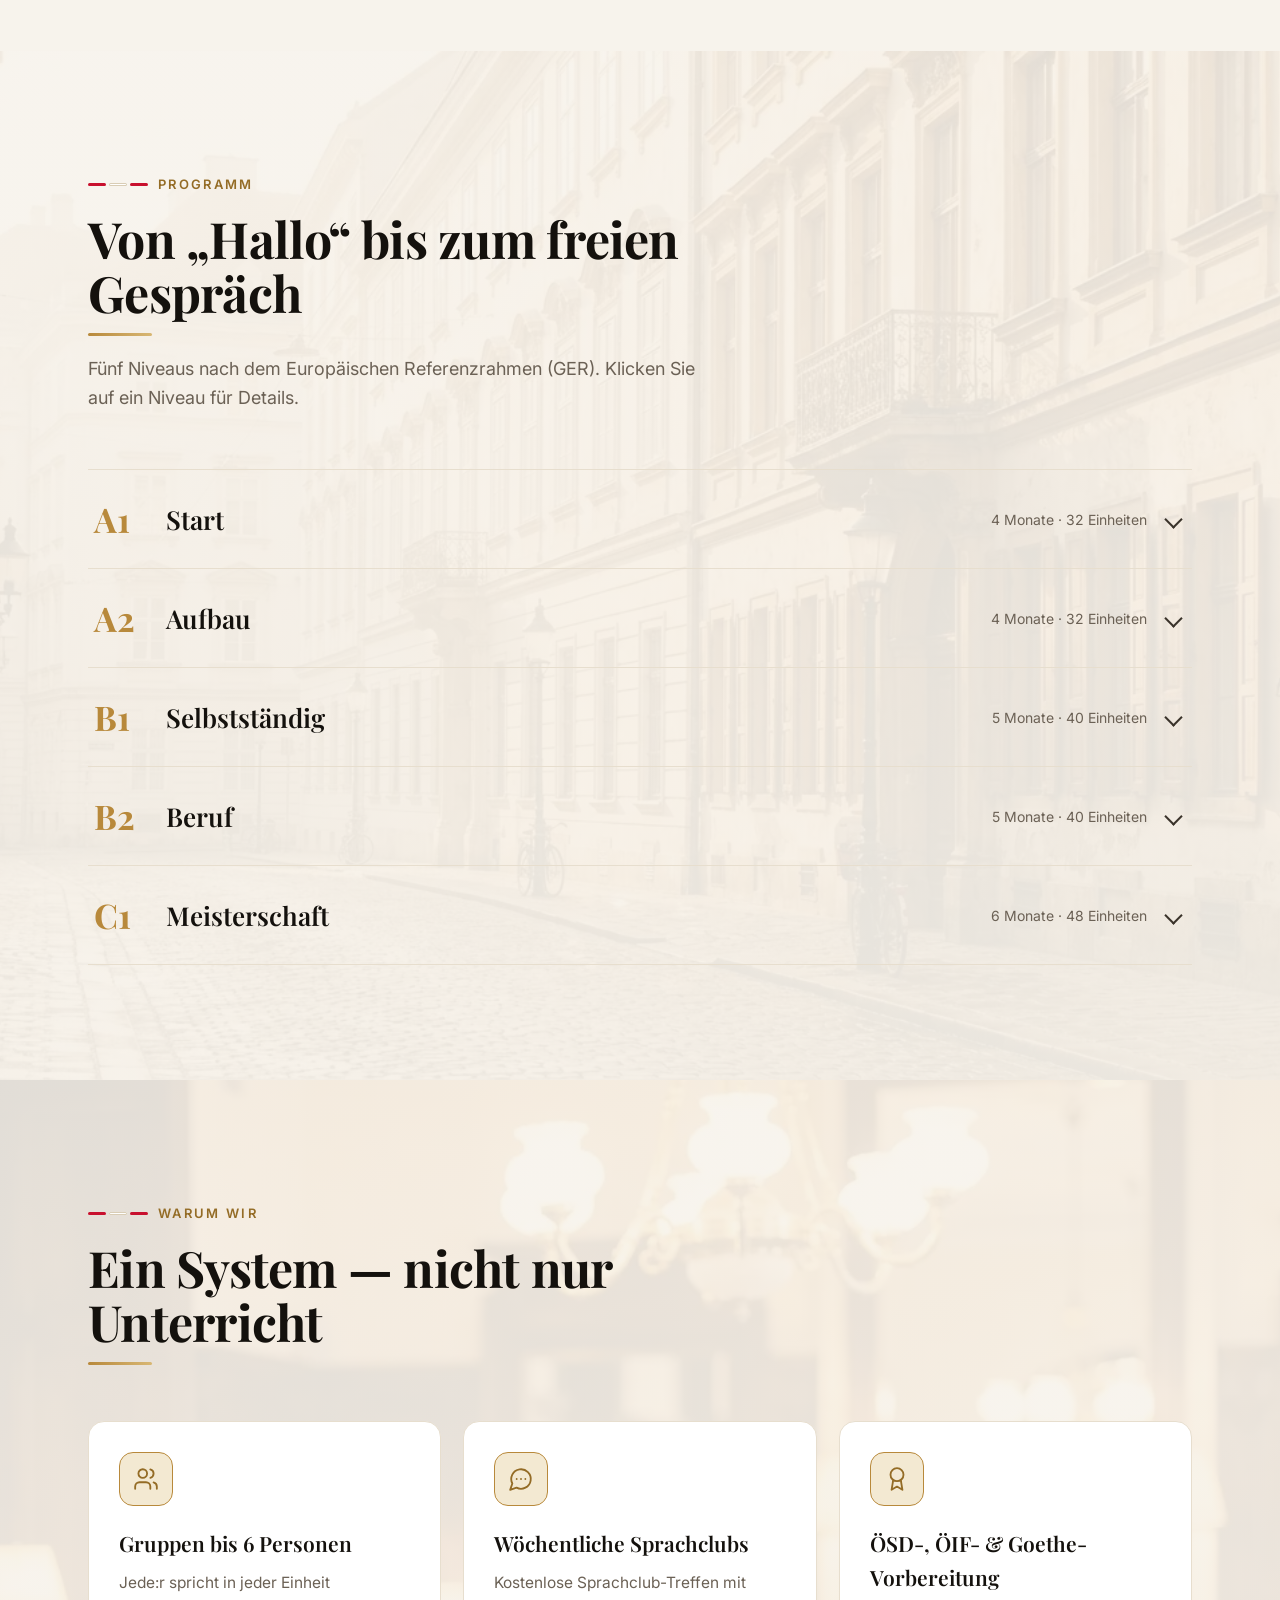
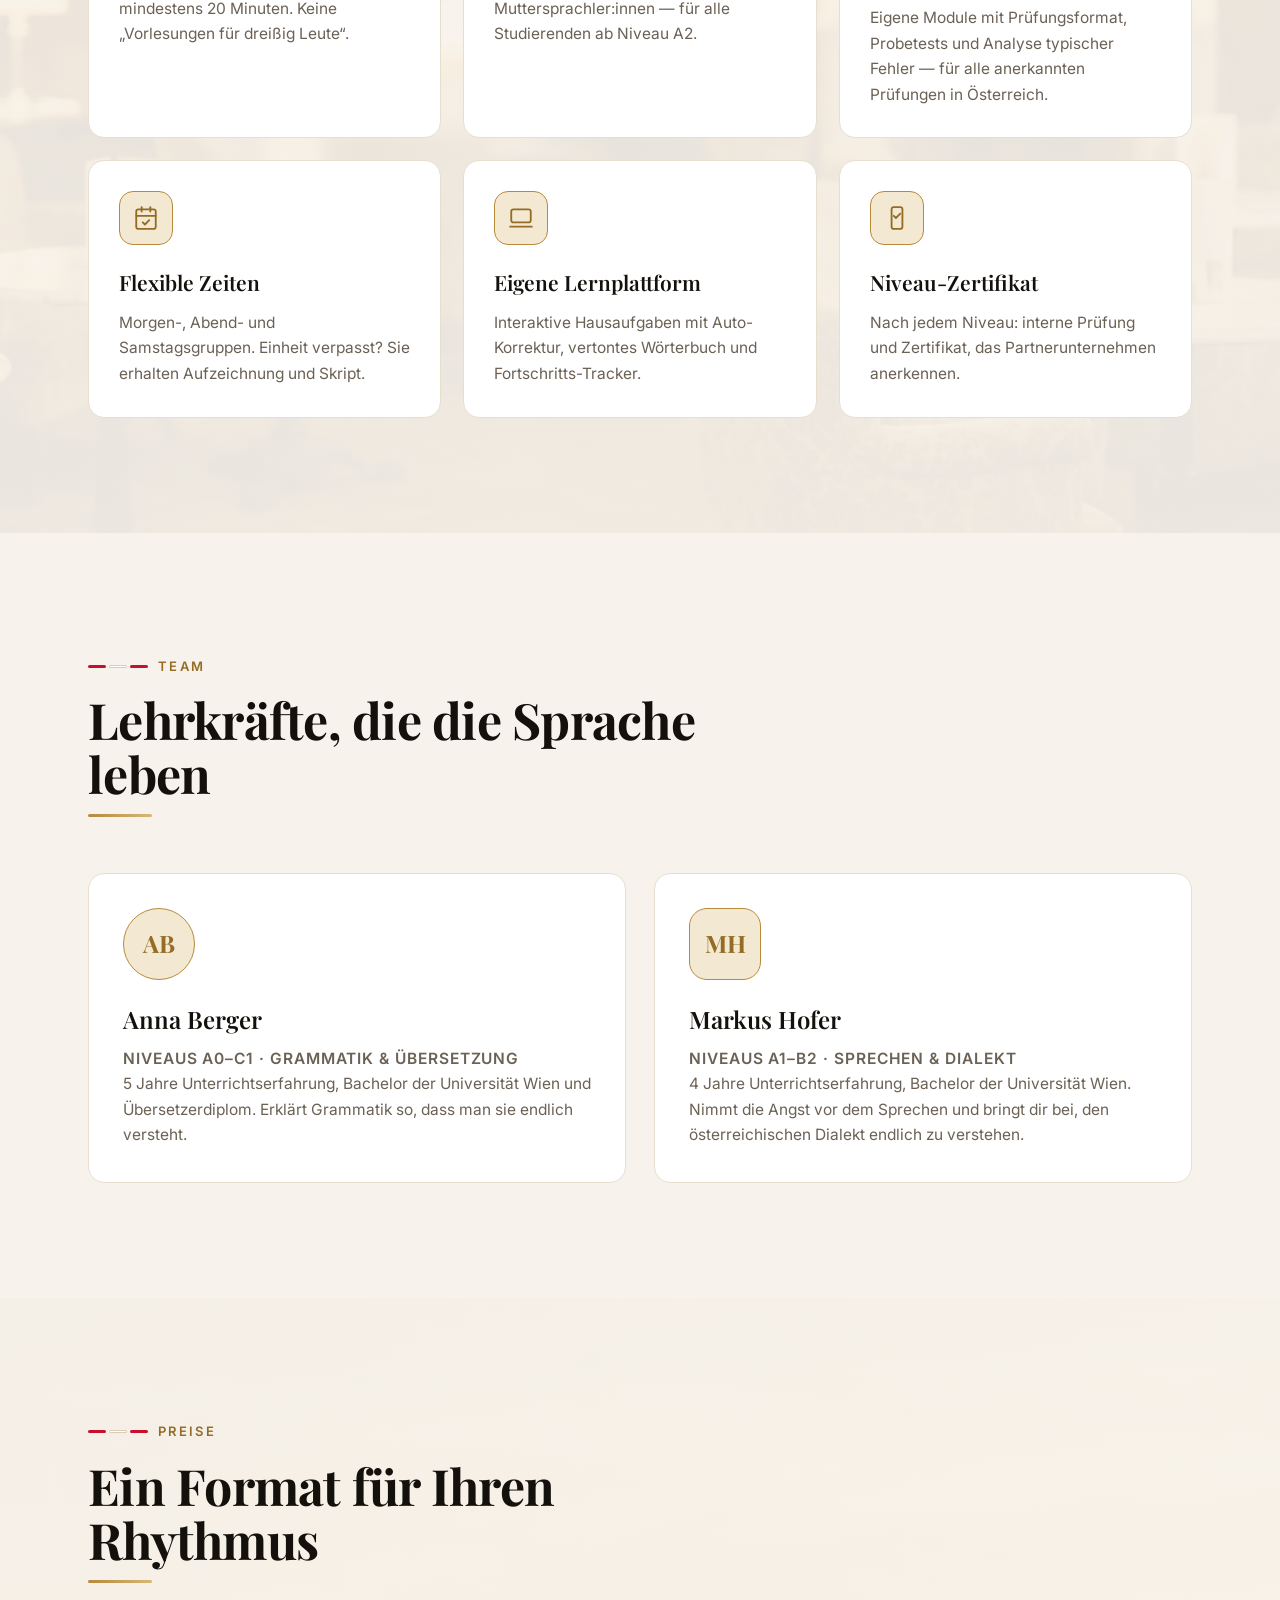
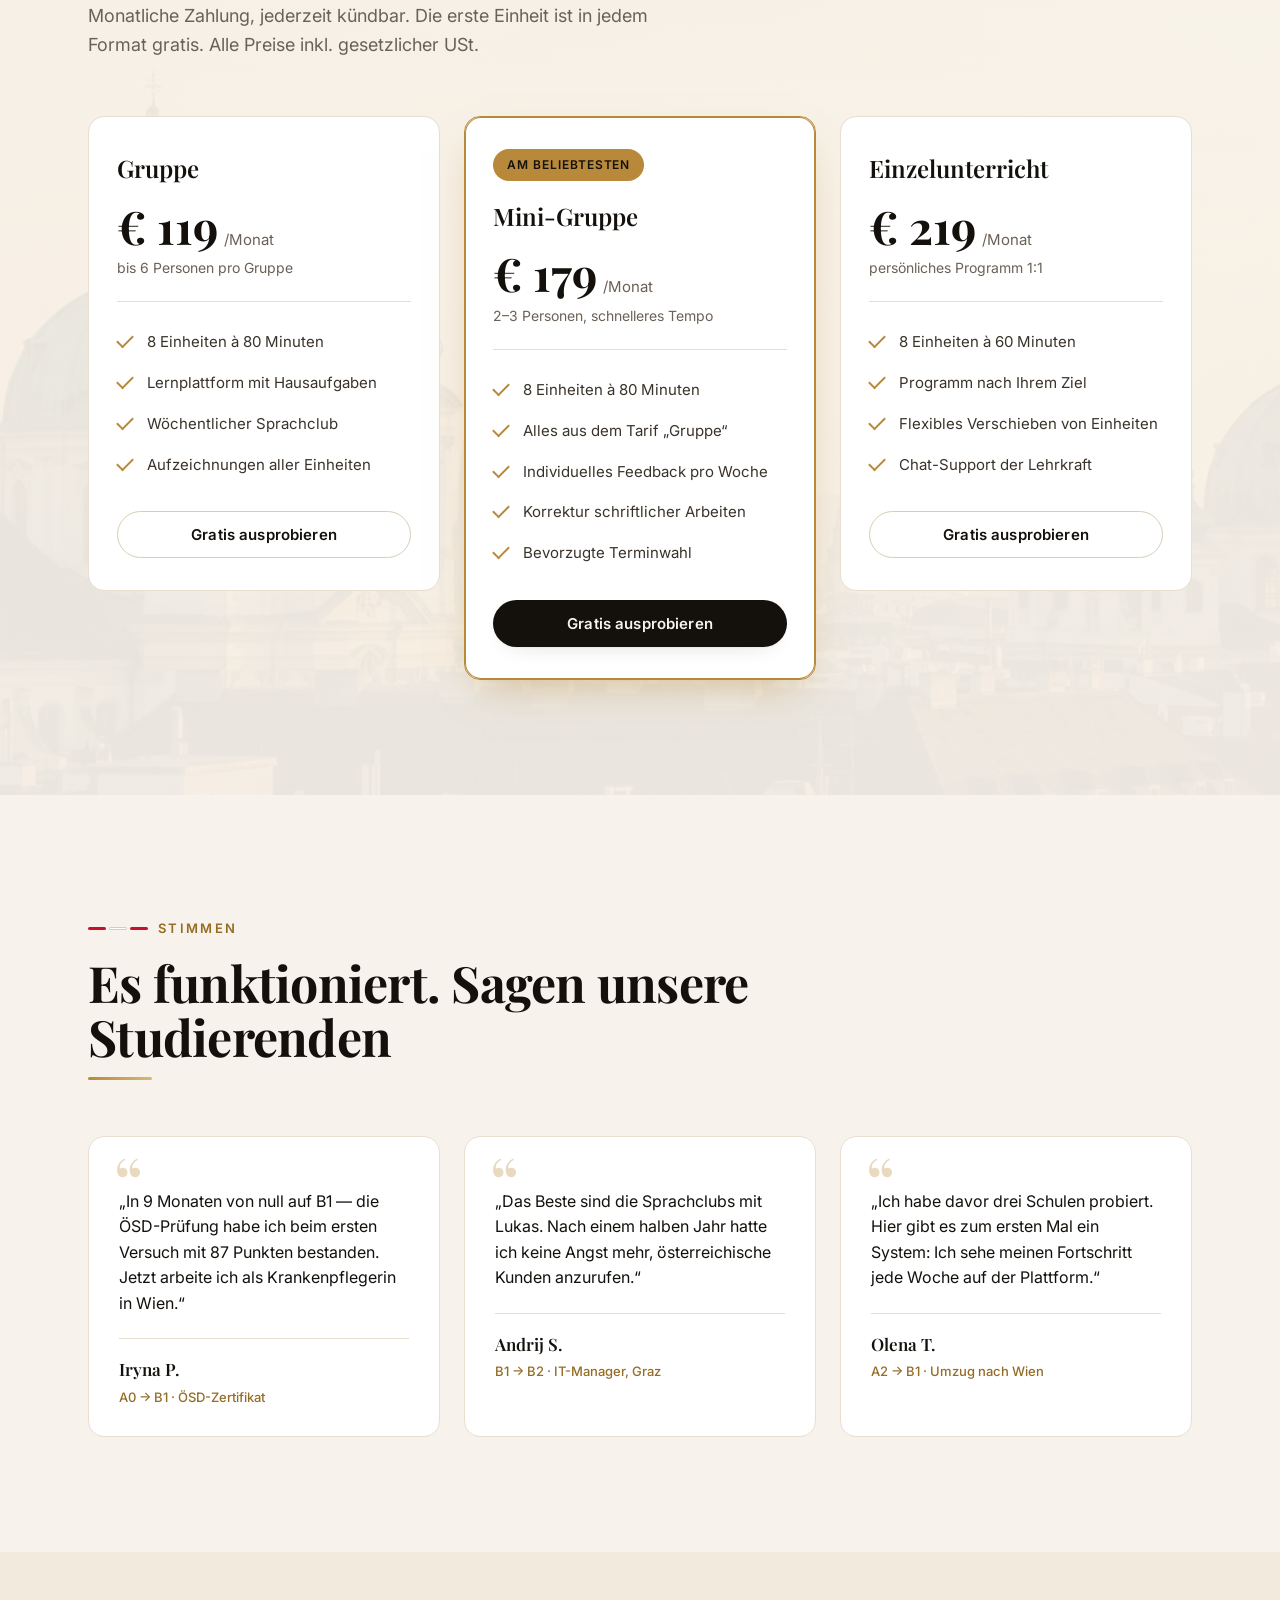
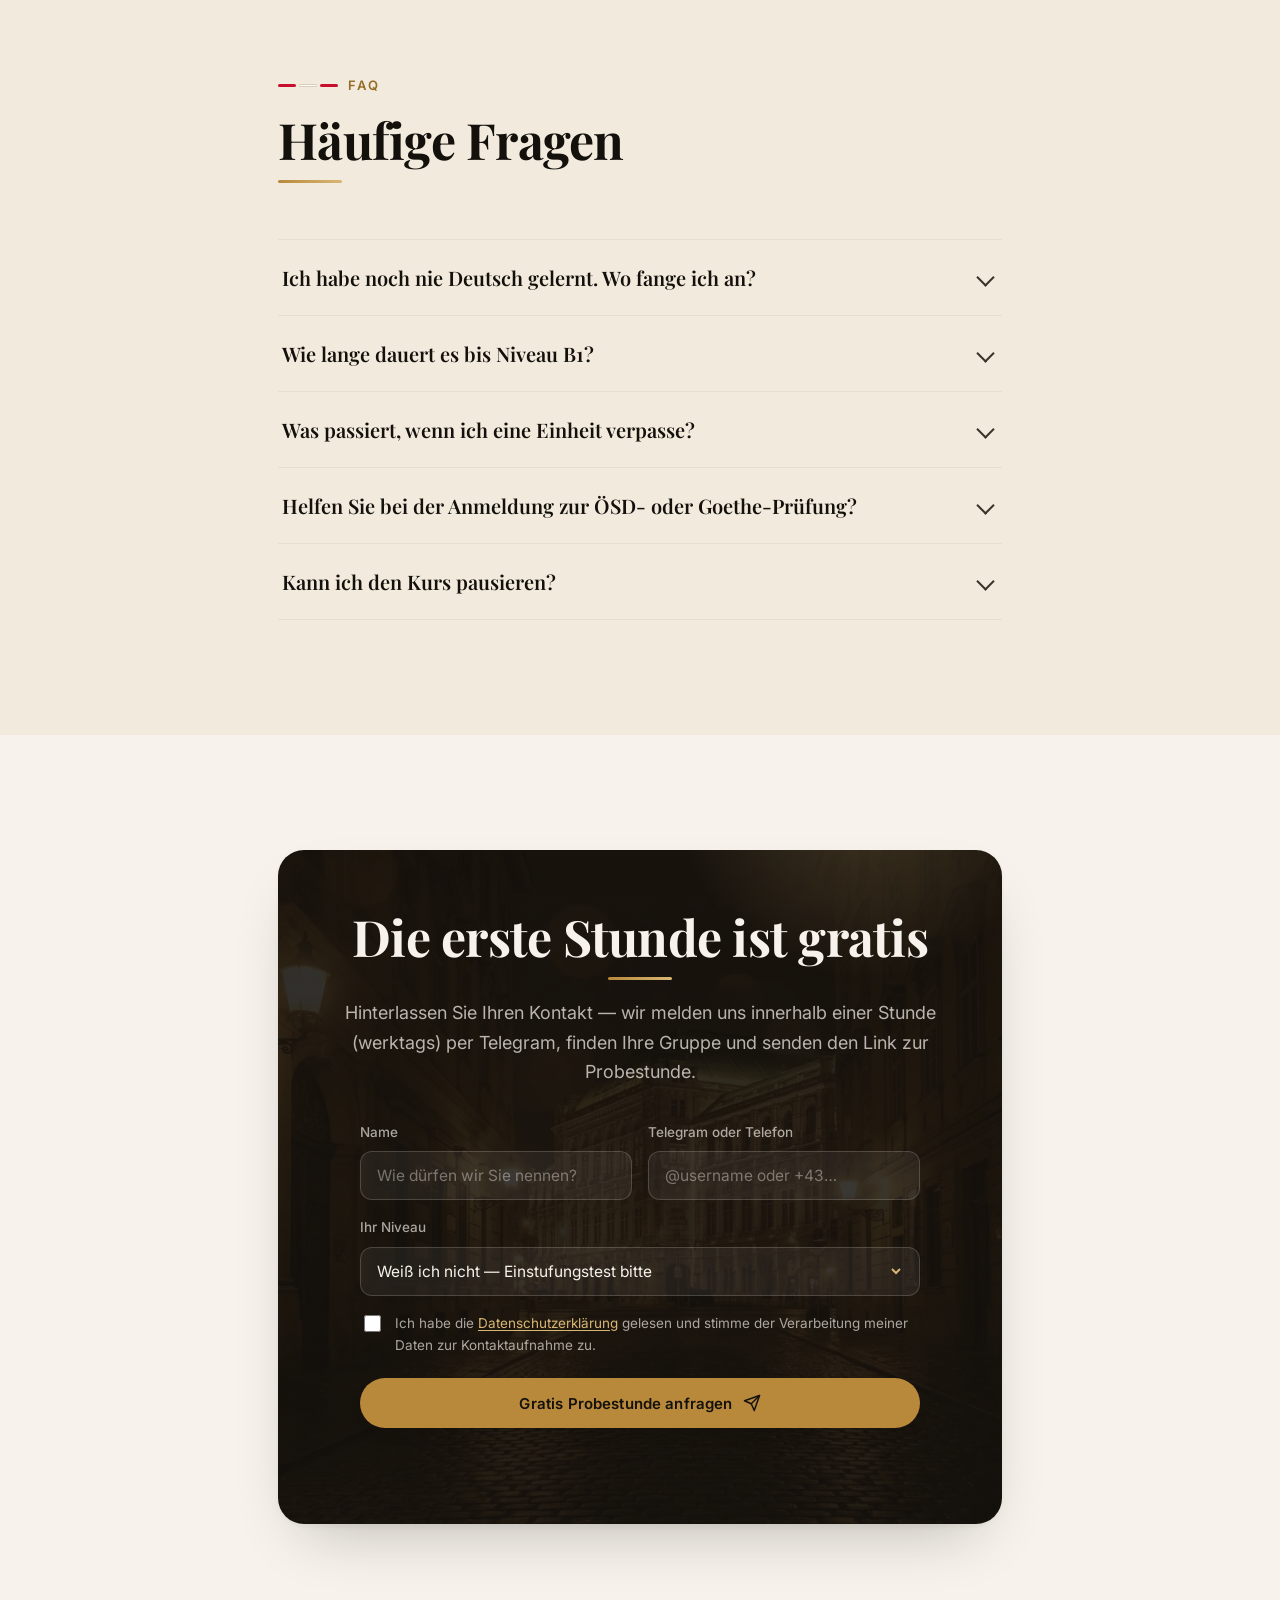
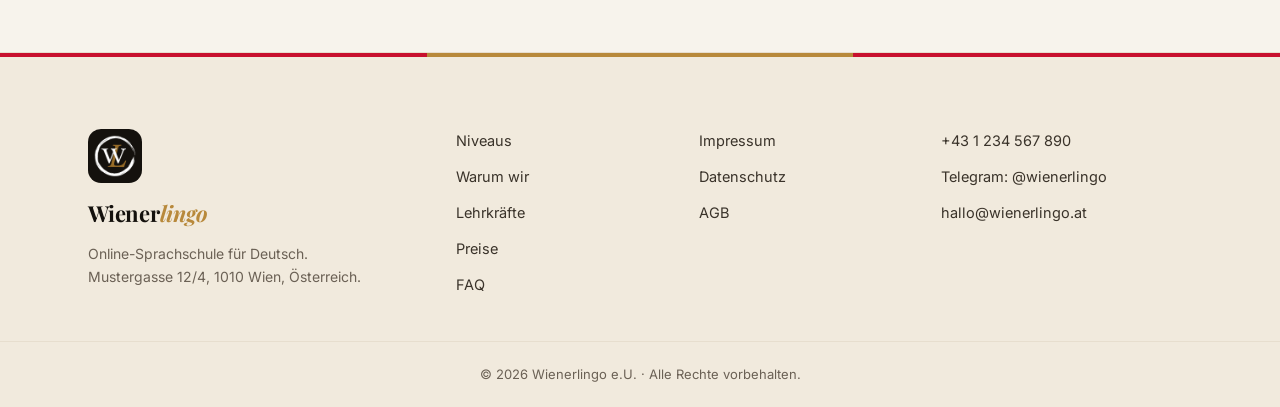
==== commit 2a65bedc: "Add two animations: staggered steps reveal + form-success checkmark - 'Кроки': ported the design-can" ====
--- a/index.html
+++ b/index.html
@@ -8,8 +8,8 @@
   <link rel="preconnect" href="https://fonts.googleapis.com">
   <link rel="preconnect" href="https://fonts.gstatic.com" crossorigin>
   <link href="https://fonts.googleapis.com/css2?family=Playfair+Display:ital,wght@0,500;0,600;0,700;0,800;1,600;1,700&family=Inter:wght@400;500;600&display=swap" rel="stylesheet">
-  <link rel="stylesheet" href="styles.css?v=32">
-  <link rel="icon" type="image/png" href="favicon.png?v=32">
+  <link rel="stylesheet" href="styles.css?v=35">
+  <link rel="icon" type="image/png" href="favicon.png?v=35">
 </head>
 <body data-title-key="meta.title">
 
@@ -18,7 +18,7 @@
     <div class="nav-inner">
       <a href="index.html" class="logo" aria-label="Wienerlingo — Startseite">
         <span class="logo-mark" aria-hidden="true">
-          <img src="logo.png?v=32" alt="" width="34" height="34">
+          <img src="logo.png?v=35" alt="" width="34" height="34">
         </span>
         <span class="logo-text">Wiener<em>lingo</em></span>
       </a>
@@ -48,7 +48,7 @@
   <!-- ===== HERO ===== -->
   <section class="hero">
     <div class="hero-bg" aria-hidden="true">
-      <div class="hero-photo" style="background-image:url('hero-vienna.webp?v=32')"></div>
+      <div class="hero-photo" style="background-image:url('hero-vienna.webp?v=35')"></div>
       <span class="shape shape-circle"></span>
       <span class="shape shape-triangle"></span>
       <span class="shape shape-square"></span>
@@ -106,21 +106,29 @@
         <h2 class="section-title" data-i18n="how.title">In drei Schritten zum ersten Satz</h2>
         <p class="section-sub" data-i18n="how.sub">Kein Papierkram, kein Risiko. Sie starten mit einer gratis Probestunde.</p>
       </div>
-      <div class="steps reveal">
-        <div class="step">
-          <div class="step-num">01</div>
-          <h3 data-i18n="how.s1.t">Probestunde anfragen</h3>
-          <p data-i18n="how.s1.p">Formular ausfüllen — wir melden uns innerhalb einer Stunde per Telegram.</p>
-        </div>
-        <div class="step">
-          <div class="step-num">02</div>
-          <h3 data-i18n="how.s2.t">Niveau &amp; Gruppe finden</h3>
-          <p data-i18n="how.s2.p">Kurzer Einstufungstest, dann wählen wir gemeinsam Format und Zeit.</p>
-        </div>
-        <div class="step">
-          <div class="step-num">03</div>
-          <h3 data-i18n="how.s3.t">Sprechen ab der ersten Einheit</h3>
-          <p data-i18n="how.s3.p">Sie lernen in einer kleinen Gruppe — und reden vom ersten Tag an.</p>
+      <div class="steps">
+        <div class="step" style="--i:0">
+          <div class="step-top">
+            <span class="step-num-wrap"><span class="step-num">01<span class="step-shine" aria-hidden="true"></span></span></span>
+            <span class="step-line" aria-hidden="true"></span>
+          </div>
+          <div class="step-head-wrap"><h3 data-i18n="how.s1.t">Probestunde anfragen</h3></div>
+          <p class="step-body" data-i18n="how.s1.p">Formular ausfüllen — wir melden uns innerhalb einer Stunde per Telegram.</p>
+        </div>
+        <div class="step" style="--i:1">
+          <div class="step-top">
+            <span class="step-num-wrap"><span class="step-num">02<span class="step-shine" aria-hidden="true"></span></span></span>
+            <span class="step-line" aria-hidden="true"></span>
+          </div>
+          <div class="step-head-wrap"><h3 data-i18n="how.s2.t">Niveau &amp; Gruppe finden</h3></div>
+          <p class="step-body" data-i18n="how.s2.p">Kurzer Einstufungstest, dann wählen wir gemeinsam Format und Zeit.</p>
+        </div>
+        <div class="step" style="--i:2">
+          <div class="step-top">
+            <span class="step-num-wrap"><span class="step-num">03<span class="step-shine" aria-hidden="true"></span></span></span>
+          </div>
+          <div class="step-head-wrap"><h3 data-i18n="how.s3.t">Sprechen ab der ersten Einheit</h3></div>
+          <p class="step-body" data-i18n="how.s3.p">Sie lernen in einer kleinen Gruppe — und reden vom ersten Tag an.</p>
         </div>
       </div>
     </div>
@@ -423,6 +431,19 @@
           </button>
           <p class="form-status" id="formStatus" role="status" aria-live="polite"></p>
         </form>
+        <div class="cta-success" id="ctaSuccess" hidden aria-live="polite">
+          <div class="check-stage" aria-hidden="true">
+            <span class="check-ring"></span>
+            <svg class="check-svg" viewBox="0 0 200 200" width="118" height="118">
+              <circle cx="100" cy="100" r="88" fill="none" stroke="rgba(47,191,113,.2)" stroke-width="8"></circle>
+              <circle class="check-circle" cx="100" cy="100" r="88" fill="none" stroke="#2fbf71" stroke-width="8" stroke-linecap="round" transform="rotate(-90 100 100)"></circle>
+              <path class="check-tick" d="M62 104 L88 130 L140 74" fill="none" stroke="#2fbf71" stroke-width="10" stroke-linecap="round" stroke-linejoin="round"></path>
+            </svg>
+          </div>
+          <h3 class="cta-success-title" data-i18n="cta.done">Erledigt</h3>
+          <p class="cta-success-msg" id="ctaSuccessMsg"></p>
+          <button type="button" class="cta-again" id="ctaAgain" data-i18n="cta.again">Weitere Anfrage senden</button>
+        </div>
       </div>
     </div>
   </section>
@@ -432,7 +453,7 @@
     <div class="footer-stripe" aria-hidden="true"><i></i><i></i><i></i></div>
     <div class="container footer-inner">
       <div class="footer-brand">
-        <img class="footer-logo" src="logo.png?v=32" alt="Wienerlingo" width="60" height="60">
+        <img class="footer-logo" src="logo.png?v=35" alt="Wienerlingo" width="60" height="60">
         <span class="logo-text">Wiener<em>lingo</em></span>
         <p data-i18n="foot.brand">Online-Sprachschule für Deutsch.<br>Mustergasse 12/4, 1010 Wien, Österreich.</p>
       </div>
@@ -457,7 +478,7 @@
     <p class="footer-copy" data-i18n="foot.copy">© 2026 Wienerlingo e.U. · Alle Rechte vorbehalten.</p>
   </footer>
 
-  <script src="i18n.js?v=32"></script>
-  <script src="script.js?v=32"></script>
+  <script src="i18n.js?v=35"></script>
+  <script src="script.js?v=35"></script>
 </body>
 </html>
--- a/styles.css
+++ b/styles.css
@@ -230,11 +230,25 @@
 .level-skills li{font-size:13px;font-weight:500;color:var(--gold-deep);background:var(--gold-tint);border:1px solid var(--gold);border-radius:var(--radius-pill);padding:6px 14px}
 
 /* ---------- How it works ---------- */
-.steps{display:grid;grid-template-columns:repeat(3,1fr);gap:clamp(20px,3vw,34px)}
-.step{position:relative;padding:6px 0}
-.step-num{font-family:var(--font-head);font-weight:700;font-size:54px;line-height:1;color:var(--gold);opacity:.85}
-.step h3{font-family:var(--font-head);font-weight:600;font-size:22px;margin:14px 0 8px;color:var(--ink)}
-.step p{margin:0;color:var(--muted);font-size:15.5px;max-width:300px}
+.steps{display:grid;grid-template-columns:repeat(3,1fr);gap:clamp(20px,3vw,34px);--stg:.5s}
+.step{position:relative;padding:6px 0;max-width:360px}
+.step-top{display:flex;align-items:flex-start;gap:20px}
+.step-num-wrap{position:relative;overflow:hidden;display:inline-block;vertical-align:top}
+.step-num{position:relative;display:inline-block;font-family:var(--font-head);font-weight:500;font-size:clamp(50px,6vw,74px);line-height:1;color:var(--gold);letter-spacing:1px}
+.step-shine{position:absolute;inset:0;pointer-events:none;background:linear-gradient(105deg,transparent 40%,rgba(255,251,240,.6) 50%,transparent 60%);transform:translateX(-160%)}
+.step-line{flex:1;height:1.5px;margin-top:clamp(16px,2vw,26px);transform-origin:left center;background:linear-gradient(90deg,var(--gold) 0%,var(--gold) 66%,rgba(184,137,59,0) 100%)}
+.step-head-wrap{overflow:hidden;padding-bottom:4px;margin-top:clamp(18px,2.2vw,28px)}
+.step-head-wrap h3{font-family:var(--font-head);font-weight:600;font-size:clamp(21px,2.2vw,26px);margin:0;color:var(--ink);line-height:1.18}
+.step-body{margin:12px 0 0;color:var(--muted);font-size:15.5px;max-width:32ch;line-height:1.6}
+.steps.anim .step-num,.steps.anim .step-head-wrap h3,.steps.anim .step-body{opacity:0}
+.steps.anim .step-num{transform:translateY(118%);transition:transform .82s cubic-bezier(.16,1,.3,1),opacity .82s cubic-bezier(.16,1,.3,1);transition-delay:calc(var(--i)*var(--stg) + .18s)}
+.steps.anim .step-head-wrap h3{transform:translateY(112%);transition:transform .78s cubic-bezier(.16,1,.3,1),opacity .78s cubic-bezier(.16,1,.3,1);transition-delay:calc(var(--i)*var(--stg) + .34s)}
+.steps.anim .step-body{transform:translateY(18px);transition:transform .7s cubic-bezier(.16,1,.3,1),opacity .7s cubic-bezier(.16,1,.3,1);transition-delay:calc(var(--i)*var(--stg) + .5s)}
+.steps.anim .step-line{transform:scaleX(0);transition:transform .78s cubic-bezier(.16,1,.3,1);transition-delay:calc(var(--i)*var(--stg) + .06s)}
+.steps.anim.play .step-num,.steps.anim.play .step-head-wrap h3,.steps.anim.play .step-body{opacity:1;transform:none}
+.steps.anim.play .step-line{transform:scaleX(1)}
+.steps.anim.play .step-shine{animation:stepShine 1.05s cubic-bezier(.4,0,.2,1) forwards;animation-delay:calc(var(--i)*var(--stg) + .76s)}
+@keyframes stepShine{to{transform:translateX(160%)}}
 .step:not(:last-child)::after{content:"";position:absolute;top:24px;left:64px;right:-18px;height:1px;
   background:linear-gradient(90deg,var(--gold),transparent)}
 
@@ -322,6 +336,36 @@
 .form-status{margin:16px 0 0;font-size:14px;min-height:20px;text-align:center}
 .form-status.err{color:#ff9a9a}
 .form-status.ok{color:var(--gold-glow)}
+.cta-form[hidden]{display:none}
+/* ---------- Success (Galochka) after Anfrage ---------- */
+.cta-success{display:flex;flex-direction:column;align-items:center;text-align:center;gap:8px;max-width:560px;margin:28px auto 0}
+.cta-success[hidden]{display:none}
+.check-stage{position:relative;width:118px;height:118px;display:flex;align-items:center;justify-content:center;margin-bottom:6px}
+.check-ring{position:absolute;width:104px;height:104px;border-radius:50%;border:2px solid #2fbf71;opacity:0}
+.cta-success.show .check-ring{animation:ckRing 1.4s ease-out .9s both}
+.check-svg{transform:scale(.7);opacity:0}
+.cta-success.show .check-svg{animation:ckPop .6s cubic-bezier(.34,1.56,.64,1) both}
+.check-circle{stroke-dasharray:553;stroke-dashoffset:553}
+.cta-success.show .check-circle{animation:ckCircle .9s cubic-bezier(.65,0,.35,1) .15s forwards}
+.check-tick{stroke-dasharray:120;stroke-dashoffset:120}
+.cta-success.show .check-tick{animation:ckTick .45s cubic-bezier(.65,0,.35,1) .85s forwards}
+.cta-success-title{font-family:var(--font-head);font-weight:700;font-size:clamp(24px,3vw,30px);color:var(--paper);margin:0;opacity:0}
+.cta-success.show .cta-success-title{animation:ckFadeUp .5s ease-out 1.15s both}
+.cta-success-msg{color:rgba(247,243,236,.72);font-size:15.5px;max-width:42ch;margin:0;line-height:1.55;opacity:0}
+.cta-success.show .cta-success-msg{animation:ckFadeUp .5s ease-out 1.3s both}
+.cta-again{margin-top:10px;background:transparent;border:1px solid rgba(247,243,236,.3);color:var(--paper);font-family:var(--font-body);font-size:14px;padding:10px 22px;border-radius:999px;cursor:pointer;transition:border-color .2s,background .2s;opacity:0}
+.cta-again:hover{border-color:#2fbf71;color:#2fbf71}
+.cta-success.show .cta-again{animation:ckFadeUp .5s ease-out 1.45s both}
+@keyframes ckCircle{to{stroke-dashoffset:0}}
+@keyframes ckTick{to{stroke-dashoffset:0}}
+@keyframes ckPop{0%{transform:scale(.7);opacity:0}60%{transform:scale(1.06);opacity:1}100%{transform:scale(1);opacity:1}}
+@keyframes ckFadeUp{0%{opacity:0;transform:translateY(8px)}100%{opacity:1;transform:translateY(0)}}
+@keyframes ckRing{0%{transform:scale(.9);opacity:.5}100%{transform:scale(1.6);opacity:0}}
+@media (prefers-reduced-motion:reduce){
+  .cta-success.show .check-svg,.cta-success.show .cta-success-title,.cta-success.show .cta-success-msg,.cta-success.show .cta-again{opacity:1;animation:none;transform:none}
+  .cta-success.show .check-circle,.cta-success.show .check-tick{stroke-dashoffset:0;animation:none}
+  .cta-success.show .check-ring{display:none}
+}
 
 /* ---------- Footer ---------- */
 .footer{background:var(--paper-2);border-top:1px solid var(--line)}
@@ -363,6 +407,8 @@
   .hero-visual{order:-1;align-items:flex-start}
   .bento,.pricing,.reviews{grid-template-columns:repeat(2,1fr)}
   .steps{grid-template-columns:1fr;gap:30px}
+  .step{max-width:none}
+  .step-line{display:none}
   .step:not(:last-child)::after{display:none}
   .footer-inner{grid-template-columns:1fr 1fr}
   .price-featured{order:-1}
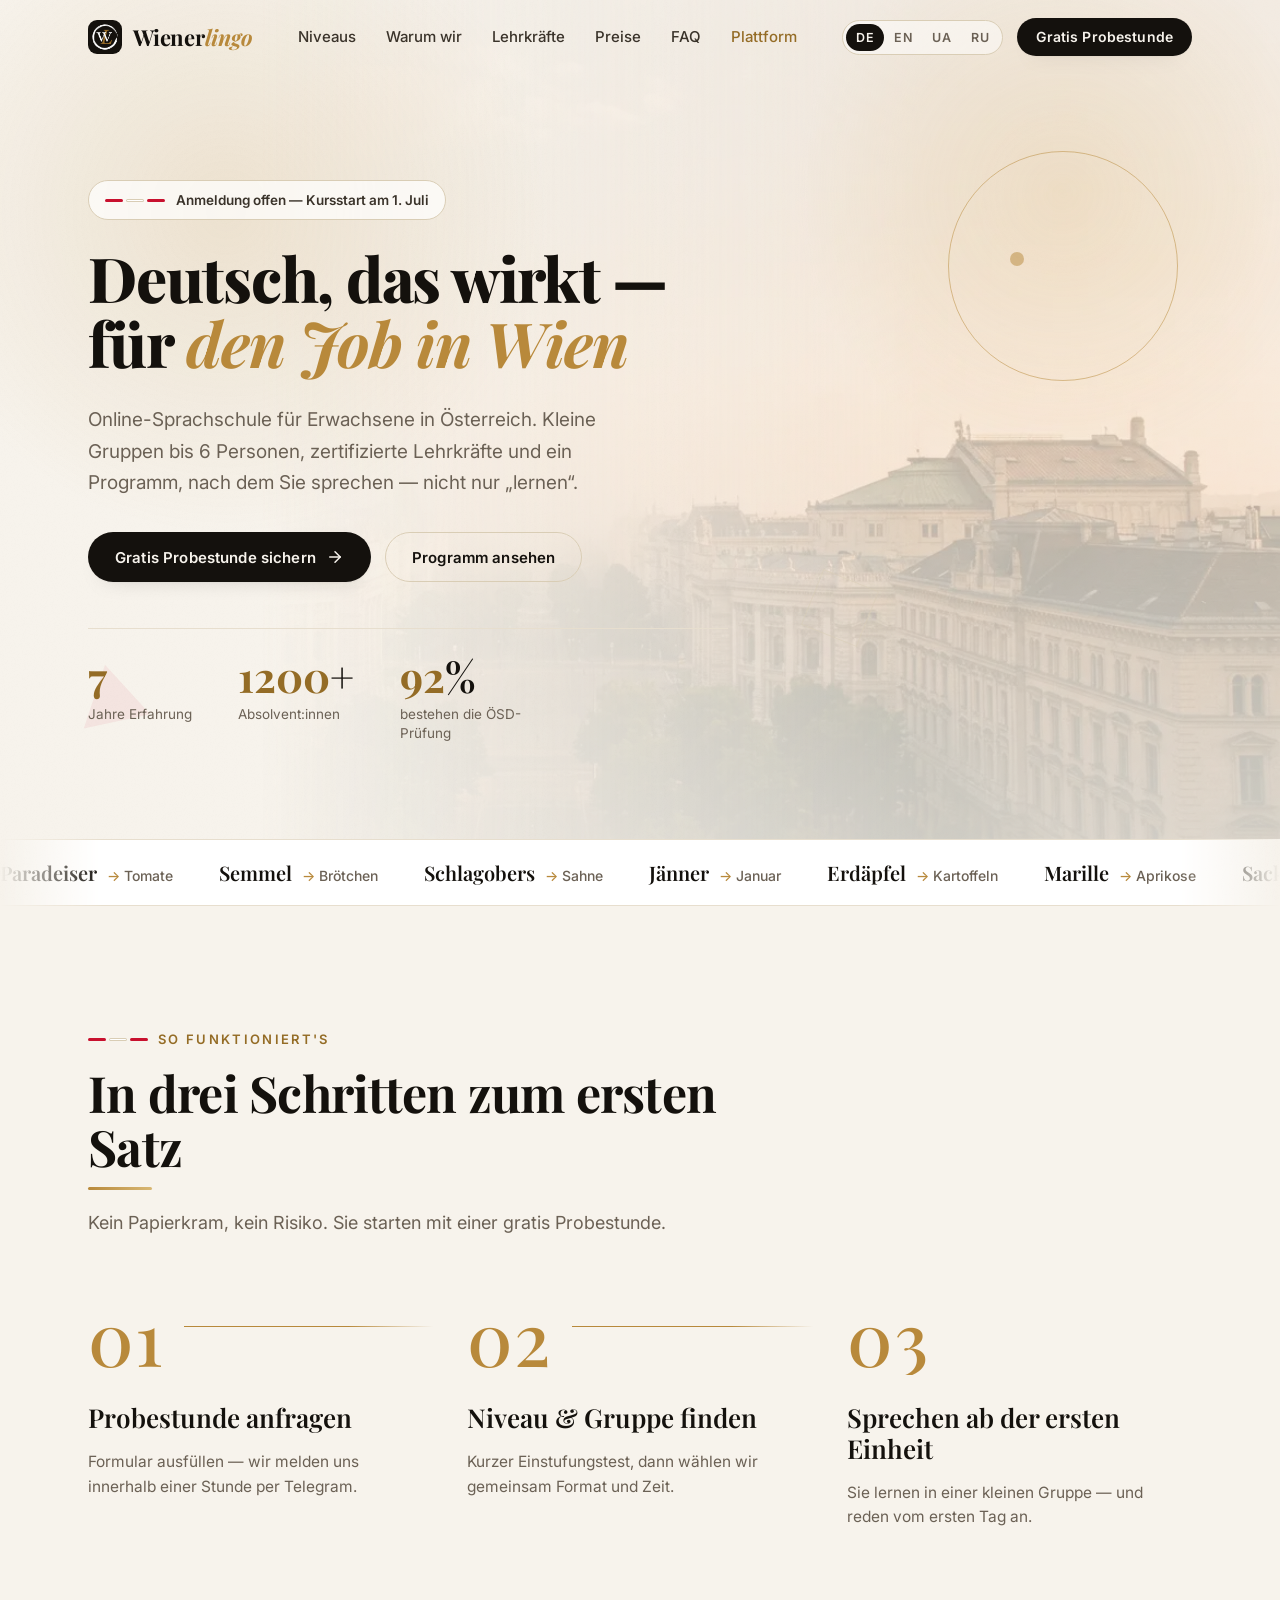
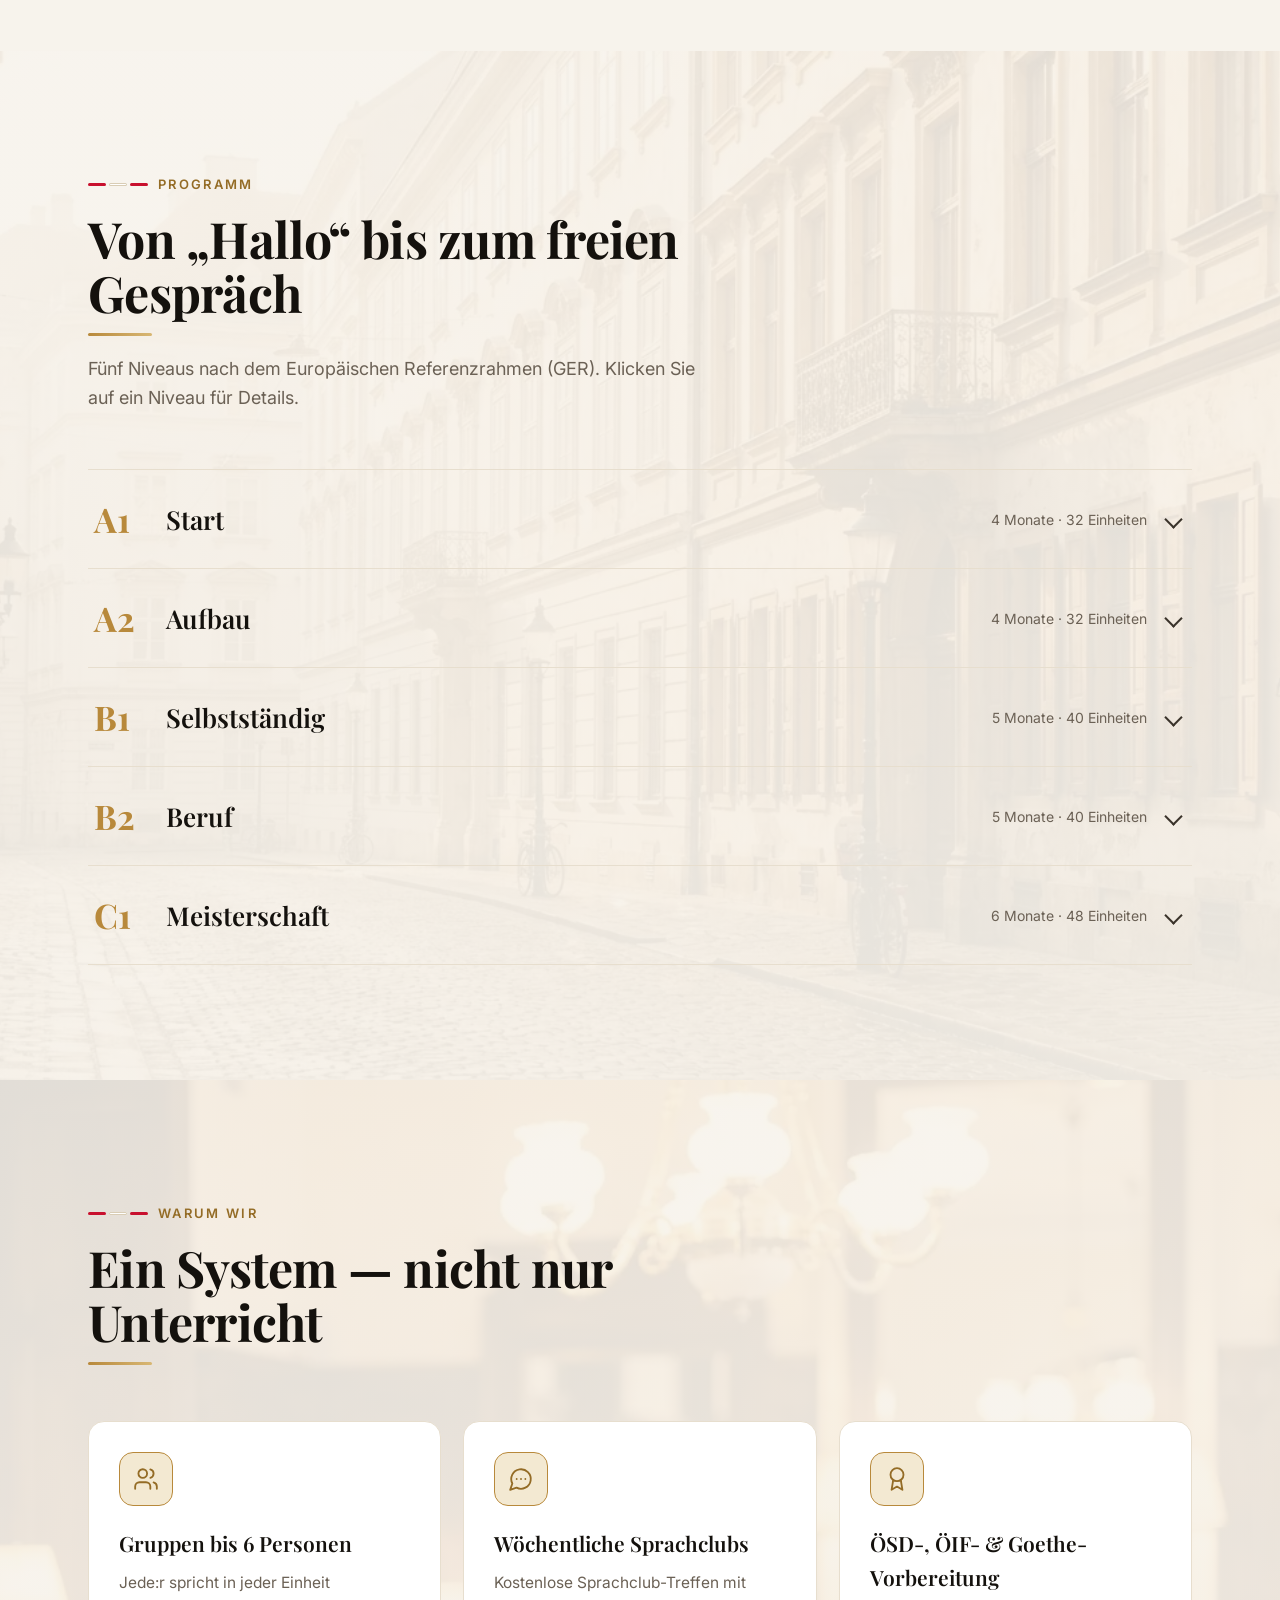
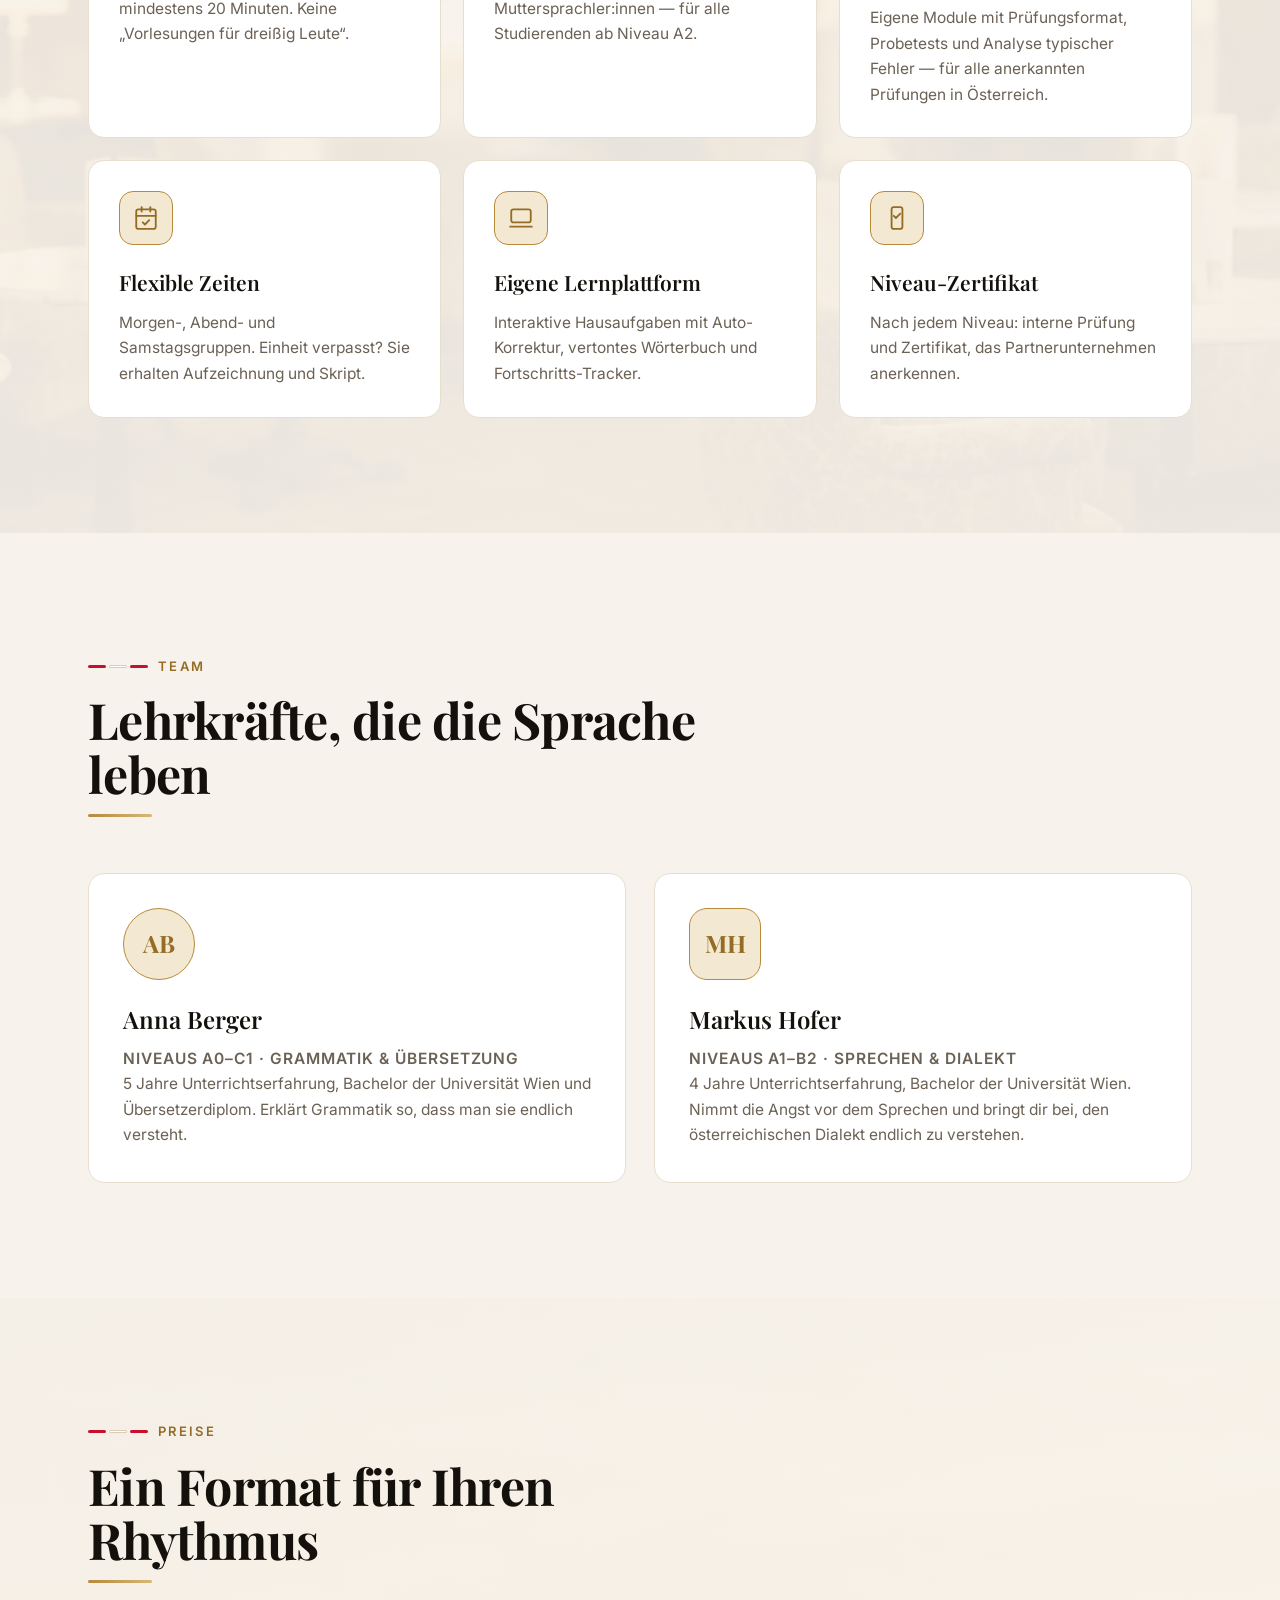
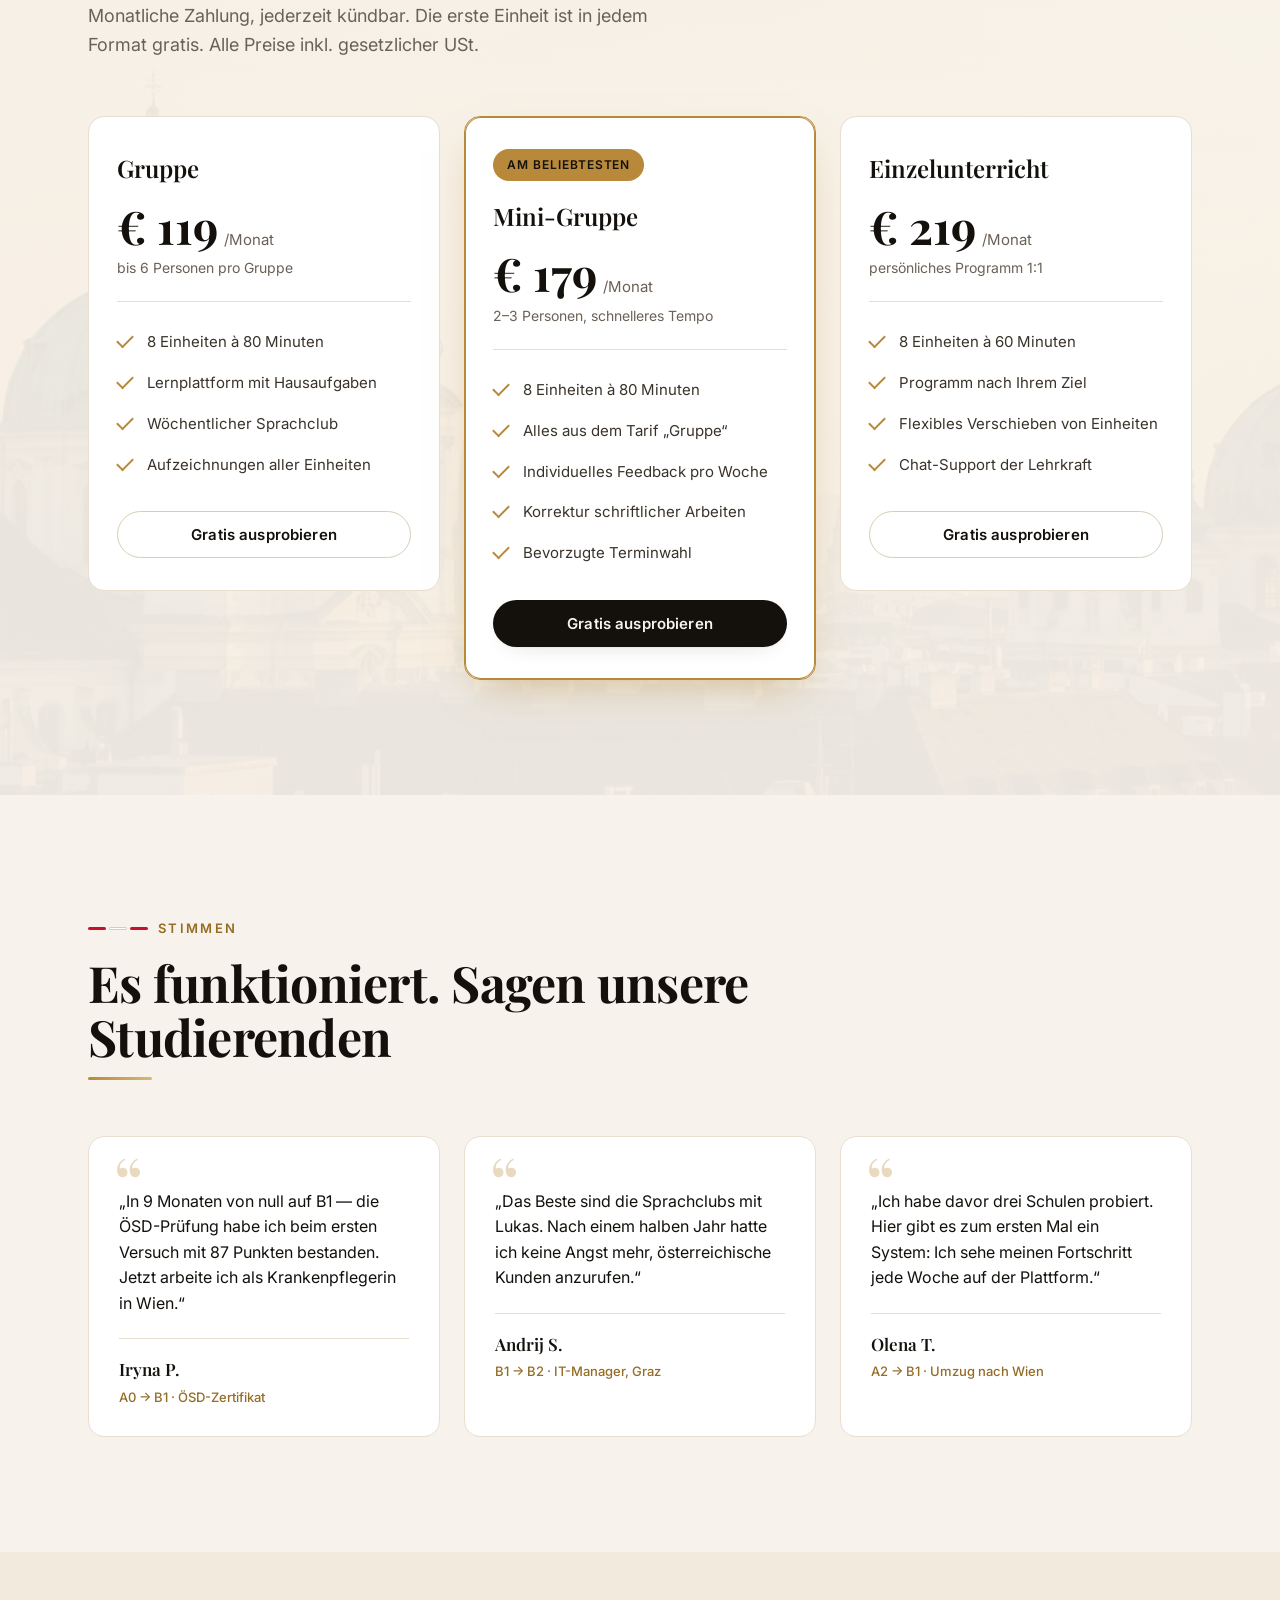
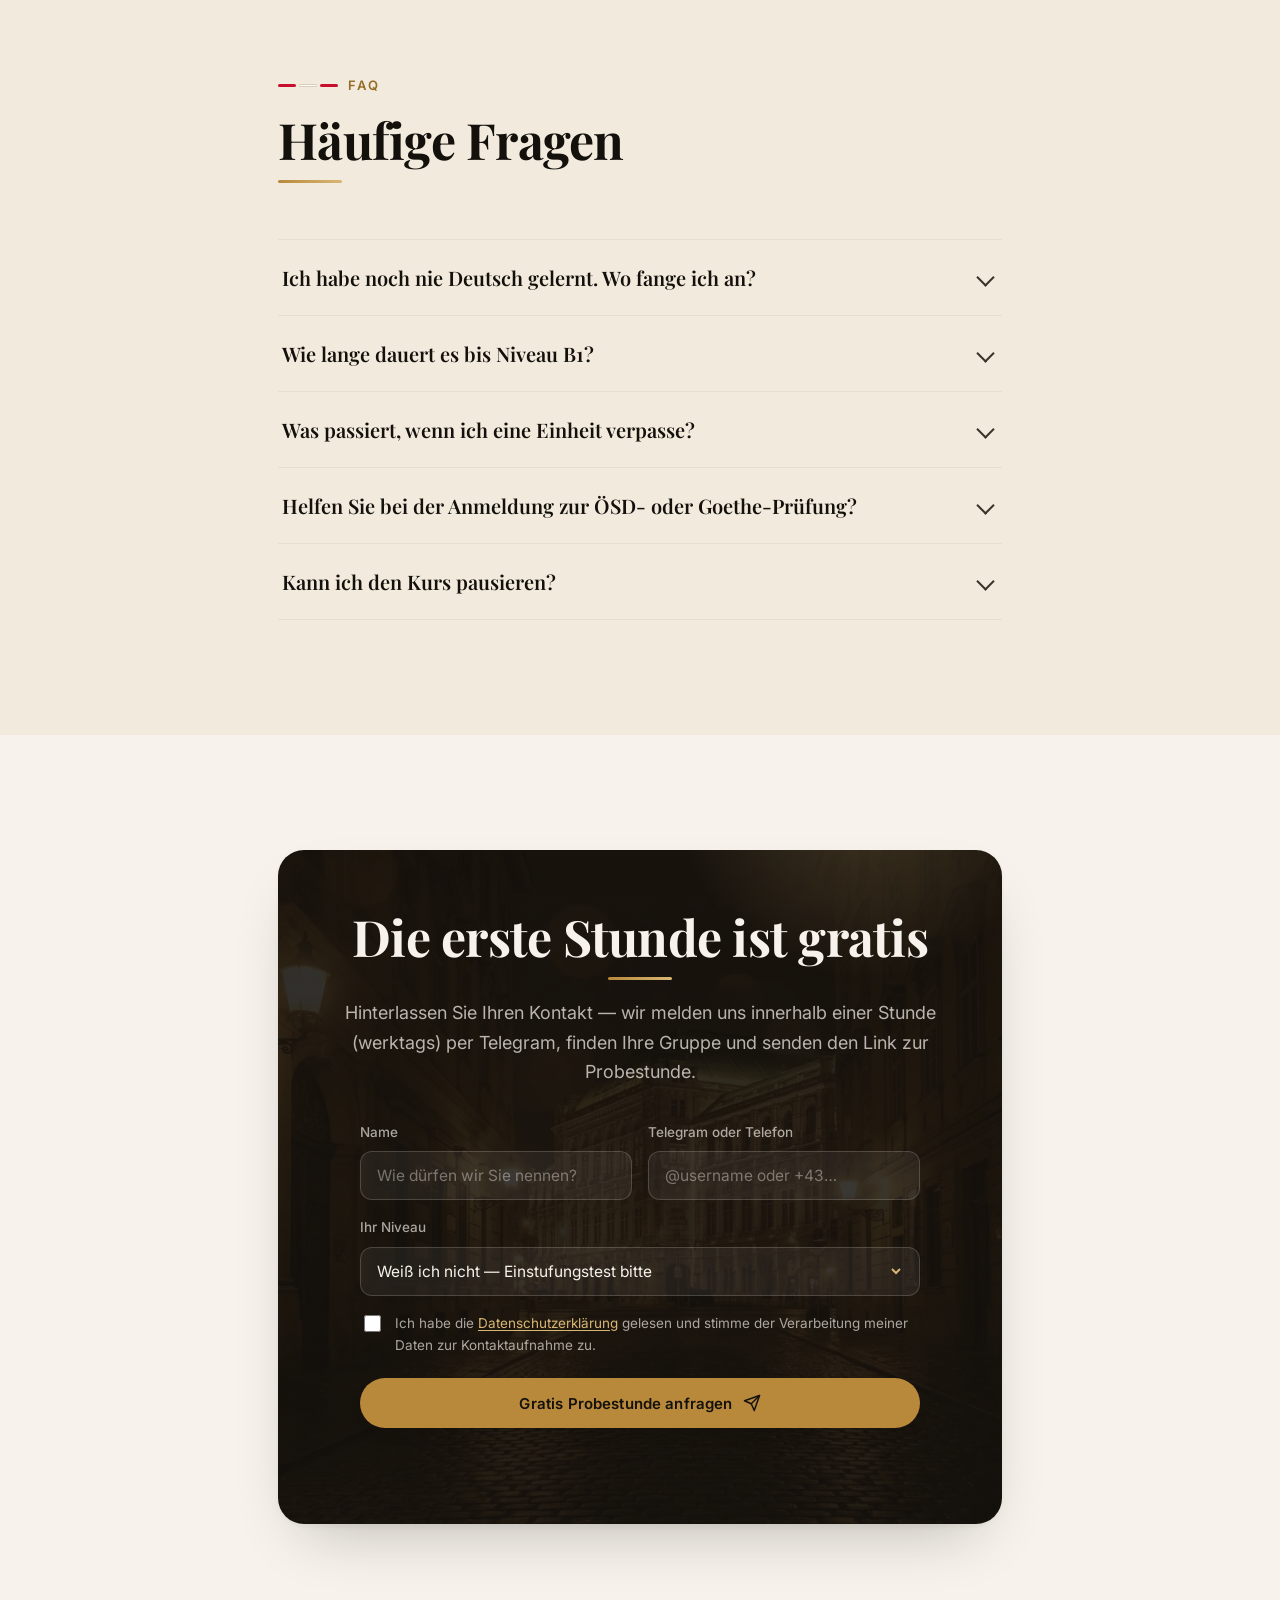
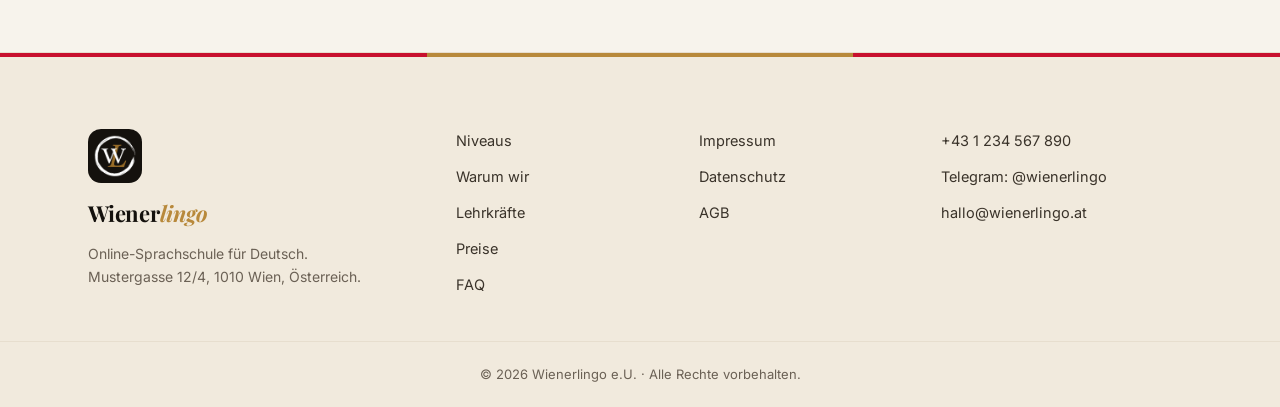
==== commit 062a68b0: "Fix steps reveal: hide instantly (no fade-out on load); drop duplicate connector - The transition wa" ====
--- a/index.html
+++ b/index.html
@@ -8,8 +8,8 @@
   <link rel="preconnect" href="https://fonts.googleapis.com">
   <link rel="preconnect" href="https://fonts.gstatic.com" crossorigin>
   <link href="https://fonts.googleapis.com/css2?family=Playfair+Display:ital,wght@0,500;0,600;0,700;0,800;1,600;1,700&family=Inter:wght@400;500;600&display=swap" rel="stylesheet">
-  <link rel="stylesheet" href="styles.css?v=35">
-  <link rel="icon" type="image/png" href="favicon.png?v=35">
+  <link rel="stylesheet" href="styles.css?v=36">
+  <link rel="icon" type="image/png" href="favicon.png?v=36">
 </head>
 <body data-title-key="meta.title">
 
@@ -18,7 +18,7 @@
     <div class="nav-inner">
       <a href="index.html" class="logo" aria-label="Wienerlingo — Startseite">
         <span class="logo-mark" aria-hidden="true">
-          <img src="logo.png?v=35" alt="" width="34" height="34">
+          <img src="logo.png?v=36" alt="" width="34" height="34">
         </span>
         <span class="logo-text">Wiener<em>lingo</em></span>
       </a>
@@ -48,7 +48,7 @@
   <!-- ===== HERO ===== -->
   <section class="hero">
     <div class="hero-bg" aria-hidden="true">
-      <div class="hero-photo" style="background-image:url('hero-vienna.webp?v=35')"></div>
+      <div class="hero-photo" style="background-image:url('hero-vienna.webp?v=36')"></div>
       <span class="shape shape-circle"></span>
       <span class="shape shape-triangle"></span>
       <span class="shape shape-square"></span>
@@ -453,7 +453,7 @@
     <div class="footer-stripe" aria-hidden="true"><i></i><i></i><i></i></div>
     <div class="container footer-inner">
       <div class="footer-brand">
-        <img class="footer-logo" src="logo.png?v=35" alt="Wienerlingo" width="60" height="60">
+        <img class="footer-logo" src="logo.png?v=36" alt="Wienerlingo" width="60" height="60">
         <span class="logo-text">Wiener<em>lingo</em></span>
         <p data-i18n="foot.brand">Online-Sprachschule für Deutsch.<br>Mustergasse 12/4, 1010 Wien, Österreich.</p>
       </div>
@@ -478,7 +478,7 @@
     <p class="footer-copy" data-i18n="foot.copy">© 2026 Wienerlingo e.U. · Alle Rechte vorbehalten.</p>
   </footer>
 
-  <script src="i18n.js?v=35"></script>
-  <script src="script.js?v=35"></script>
+  <script src="i18n.js?v=36"></script>
+  <script src="script.js?v=36"></script>
 </body>
 </html>
--- a/styles.css
+++ b/styles.css
@@ -240,17 +240,18 @@
 .step-head-wrap{overflow:hidden;padding-bottom:4px;margin-top:clamp(18px,2.2vw,28px)}
 .step-head-wrap h3{font-family:var(--font-head);font-weight:600;font-size:clamp(21px,2.2vw,26px);margin:0;color:var(--ink);line-height:1.18}
 .step-body{margin:12px 0 0;color:var(--muted);font-size:15.5px;max-width:32ch;line-height:1.6}
-.steps.anim .step-num,.steps.anim .step-head-wrap h3,.steps.anim .step-body{opacity:0}
-.steps.anim .step-num{transform:translateY(118%);transition:transform .82s cubic-bezier(.16,1,.3,1),opacity .82s cubic-bezier(.16,1,.3,1);transition-delay:calc(var(--i)*var(--stg) + .18s)}
-.steps.anim .step-head-wrap h3{transform:translateY(112%);transition:transform .78s cubic-bezier(.16,1,.3,1),opacity .78s cubic-bezier(.16,1,.3,1);transition-delay:calc(var(--i)*var(--stg) + .34s)}
-.steps.anim .step-body{transform:translateY(18px);transition:transform .7s cubic-bezier(.16,1,.3,1),opacity .7s cubic-bezier(.16,1,.3,1);transition-delay:calc(var(--i)*var(--stg) + .5s)}
-.steps.anim .step-line{transform:scaleX(0);transition:transform .78s cubic-bezier(.16,1,.3,1);transition-delay:calc(var(--i)*var(--stg) + .06s)}
-.steps.anim.play .step-num,.steps.anim.play .step-head-wrap h3,.steps.anim.play .step-body{opacity:1;transform:none}
-.steps.anim.play .step-line{transform:scaleX(1)}
-.steps.anim.play .step-shine{animation:stepShine 1.05s cubic-bezier(.4,0,.2,1) forwards;animation-delay:calc(var(--i)*var(--stg) + .76s)}
+/* hidden state = instant (no transition), so nothing fades OUT on load */
+.steps.anim .step-num{opacity:0;transform:translateY(118%)}
+.steps.anim .step-head-wrap h3{opacity:0;transform:translateY(112%)}
+.steps.anim .step-body{opacity:0;transform:translateY(18px)}
+.steps.anim .step-line{transform:scaleX(0)}
+/* transition only on reveal (.play) */
+.steps.anim.play .step-num{opacity:1;transform:none;transition:transform .8s cubic-bezier(.16,1,.3,1) calc(var(--i)*var(--stg) + .1s),opacity .8s cubic-bezier(.16,1,.3,1) calc(var(--i)*var(--stg) + .1s)}
+.steps.anim.play .step-head-wrap h3{opacity:1;transform:none;transition:transform .78s cubic-bezier(.16,1,.3,1) calc(var(--i)*var(--stg) + .24s),opacity .78s cubic-bezier(.16,1,.3,1) calc(var(--i)*var(--stg) + .24s)}
+.steps.anim.play .step-body{opacity:1;transform:none;transition:transform .7s cubic-bezier(.16,1,.3,1) calc(var(--i)*var(--stg) + .38s),opacity .7s cubic-bezier(.16,1,.3,1) calc(var(--i)*var(--stg) + .38s)}
+.steps.anim.play .step-line{transform:scaleX(1);transition:transform .8s cubic-bezier(.16,1,.3,1) calc(var(--i)*var(--stg))}
+.steps.anim.play .step-shine{animation:stepShine 1.05s cubic-bezier(.4,0,.2,1) forwards;animation-delay:calc(var(--i)*var(--stg) + .55s)}
 @keyframes stepShine{to{transform:translateX(160%)}}
-.step:not(:last-child)::after{content:"";position:absolute;top:24px;left:64px;right:-18px;height:1px;
-  background:linear-gradient(90deg,var(--gold),transparent)}
 
 /* ---------- Why / bento ---------- */
 .bento{display:grid;grid-template-columns:repeat(3,1fr);gap:clamp(16px,2vw,22px)}
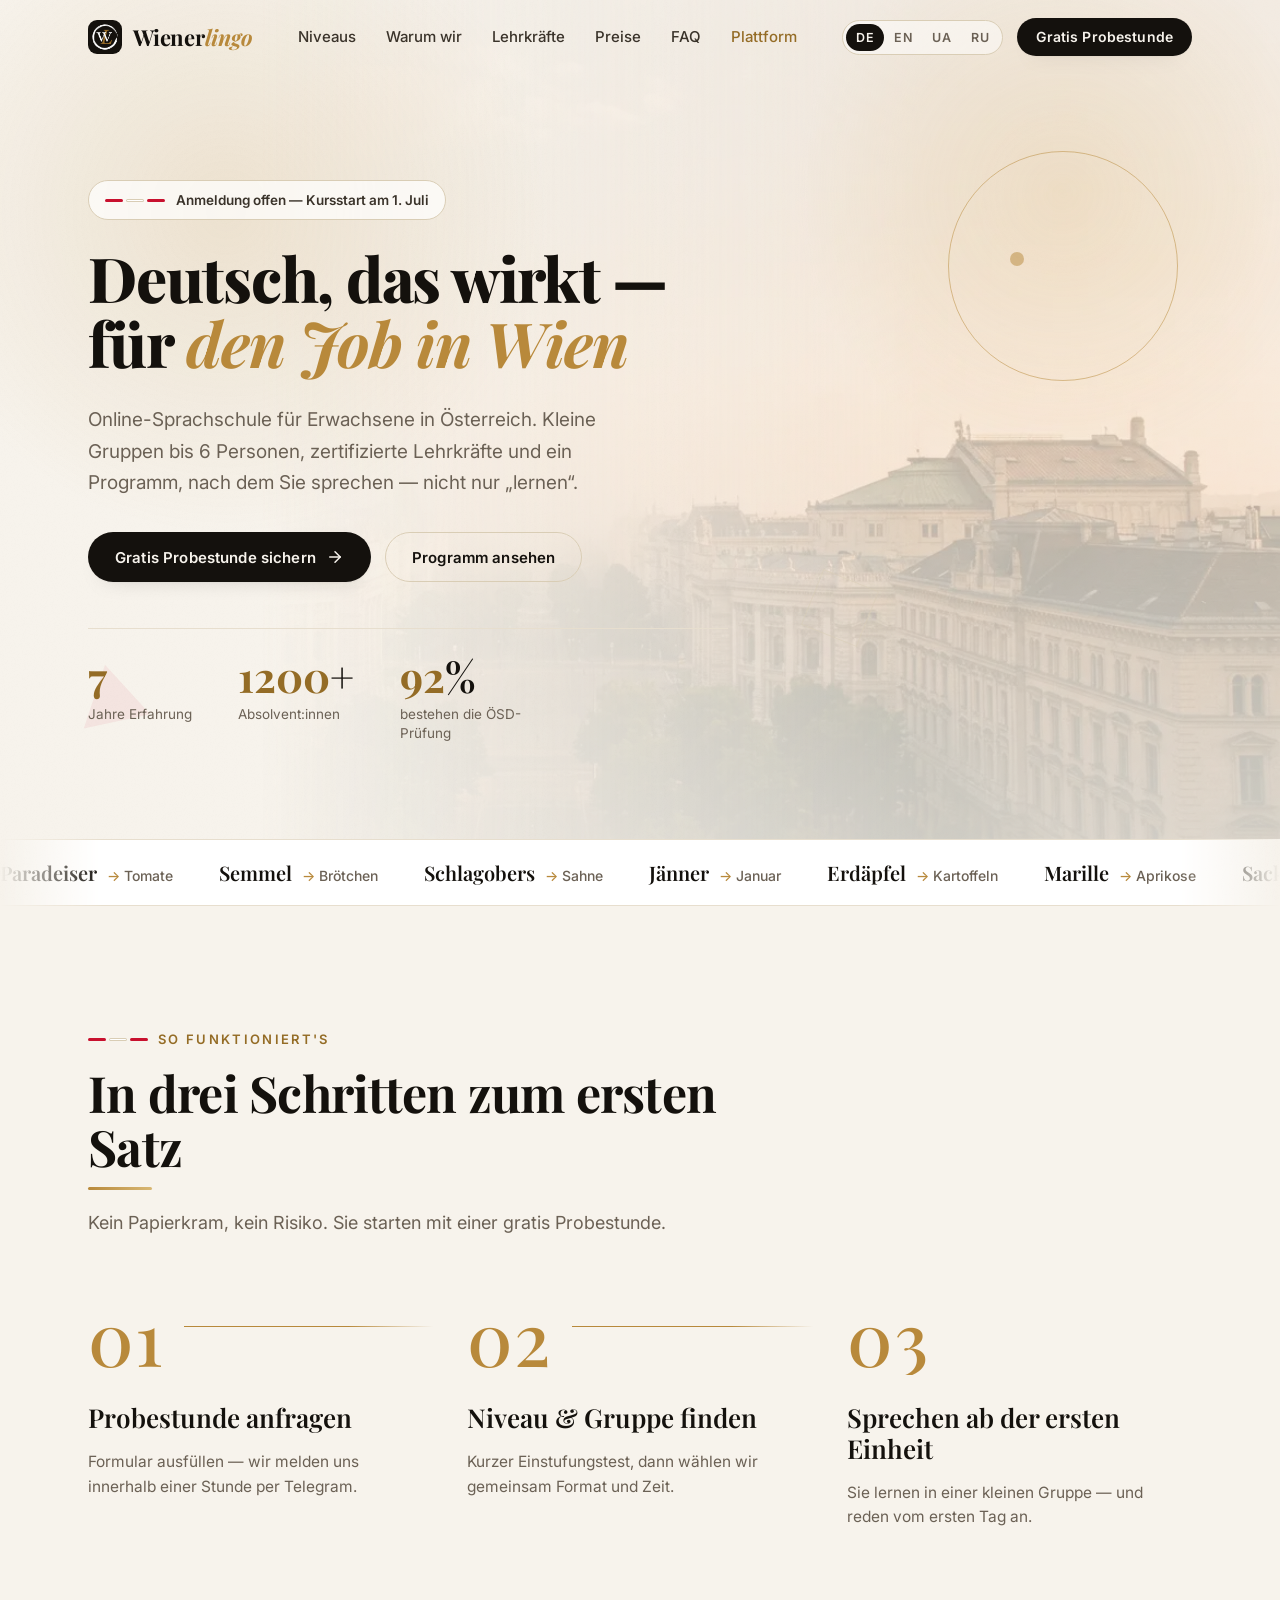
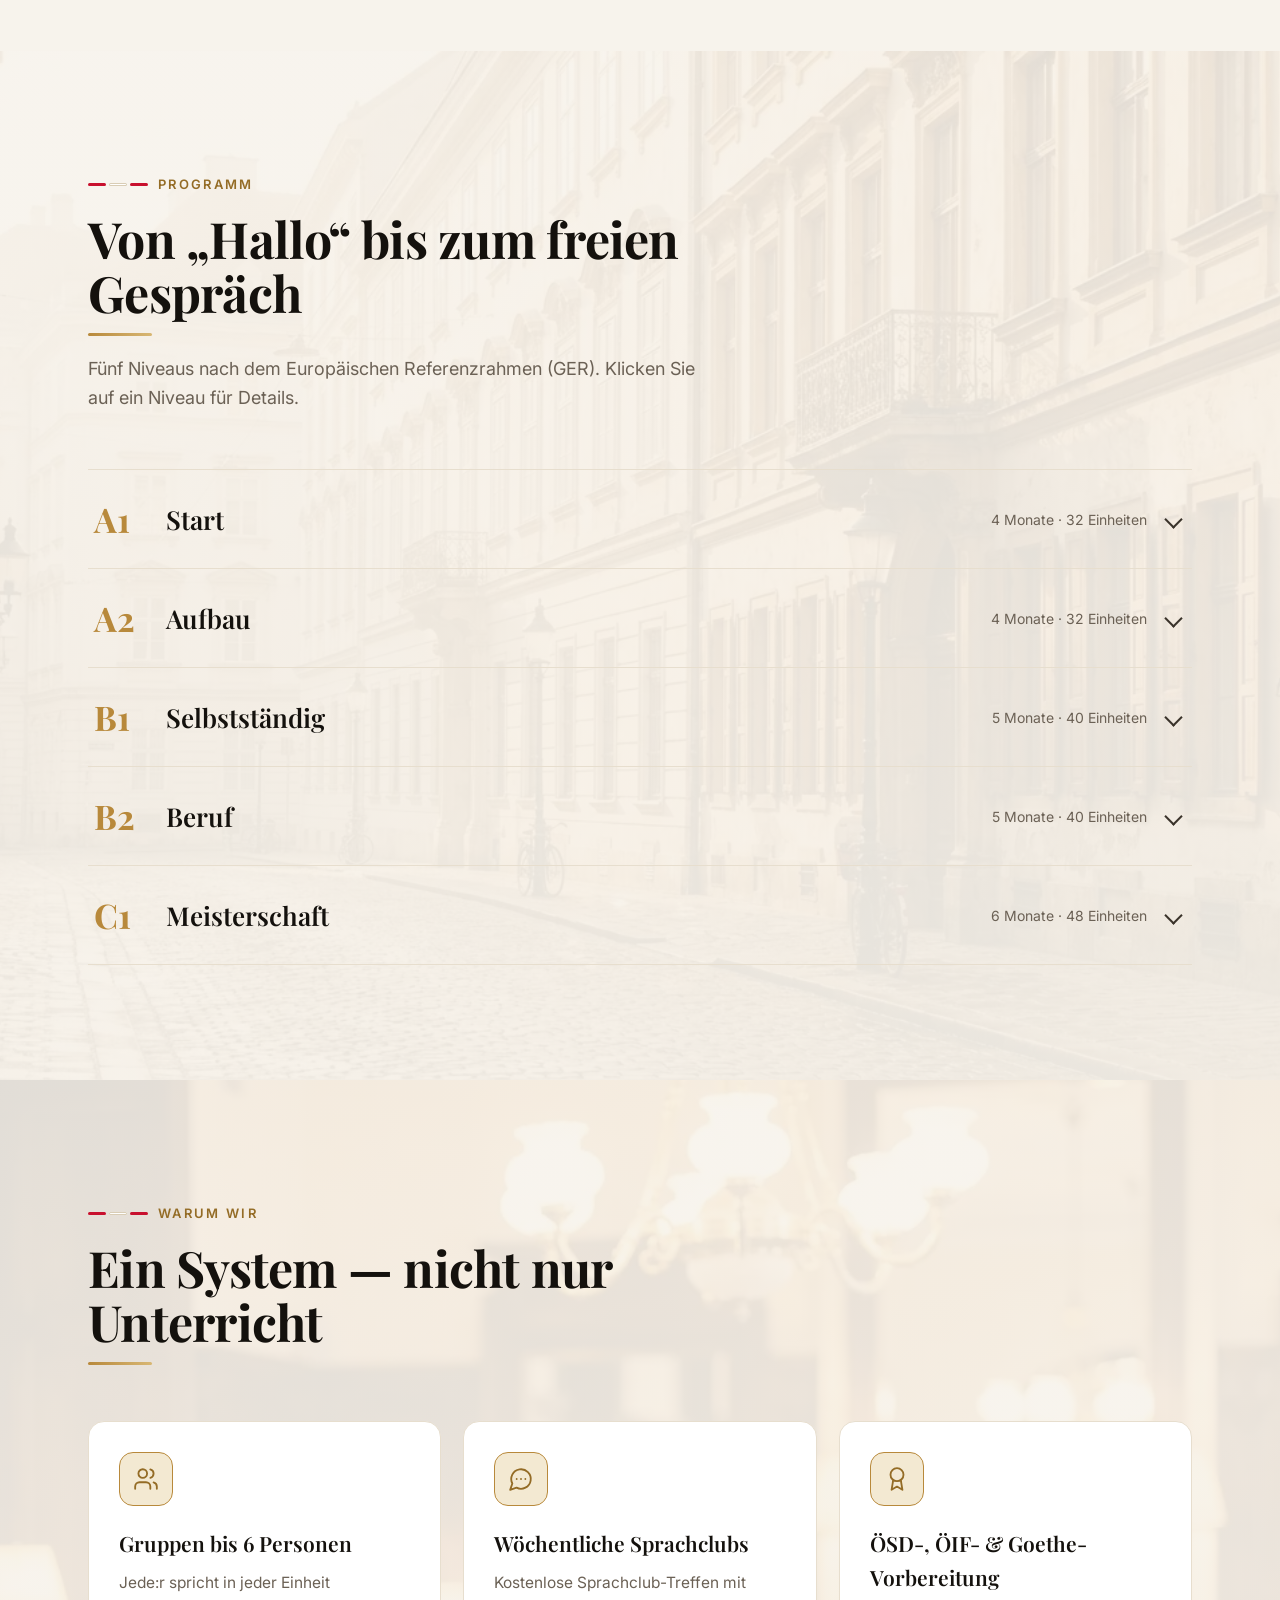
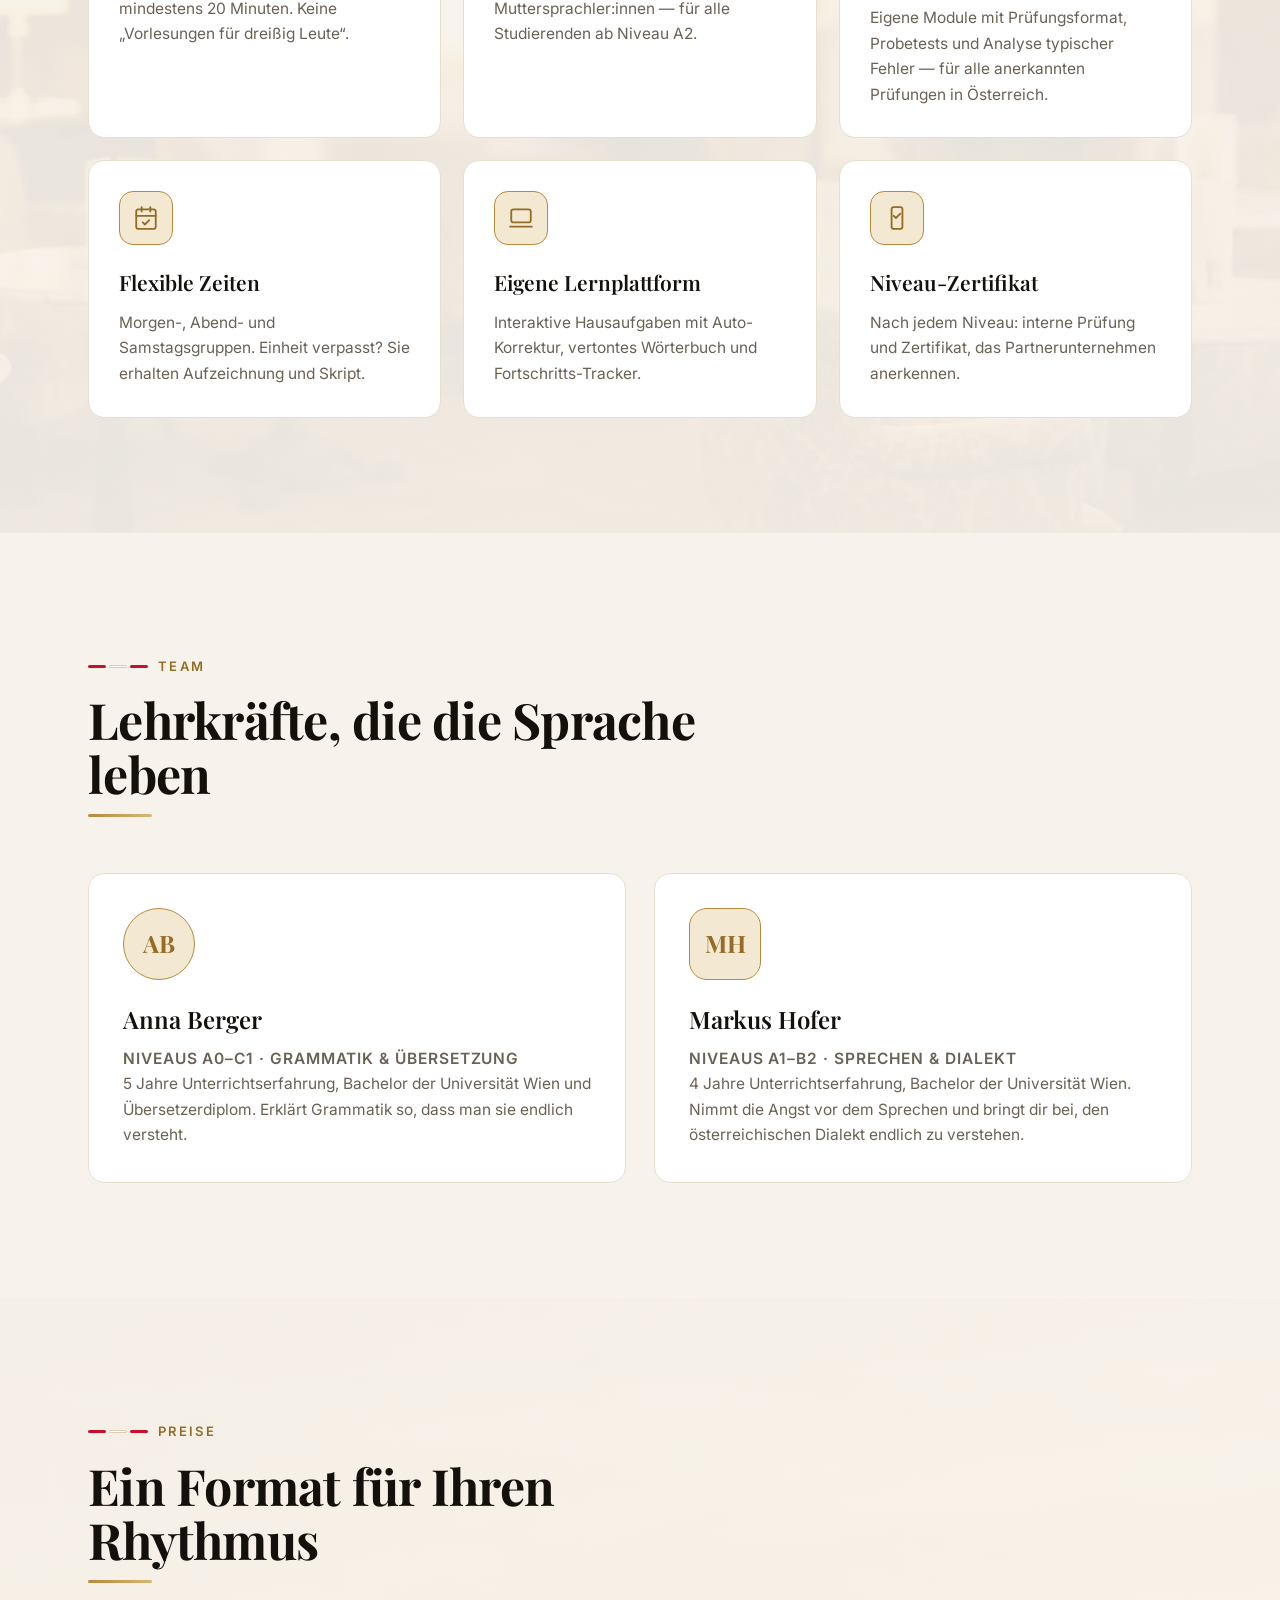
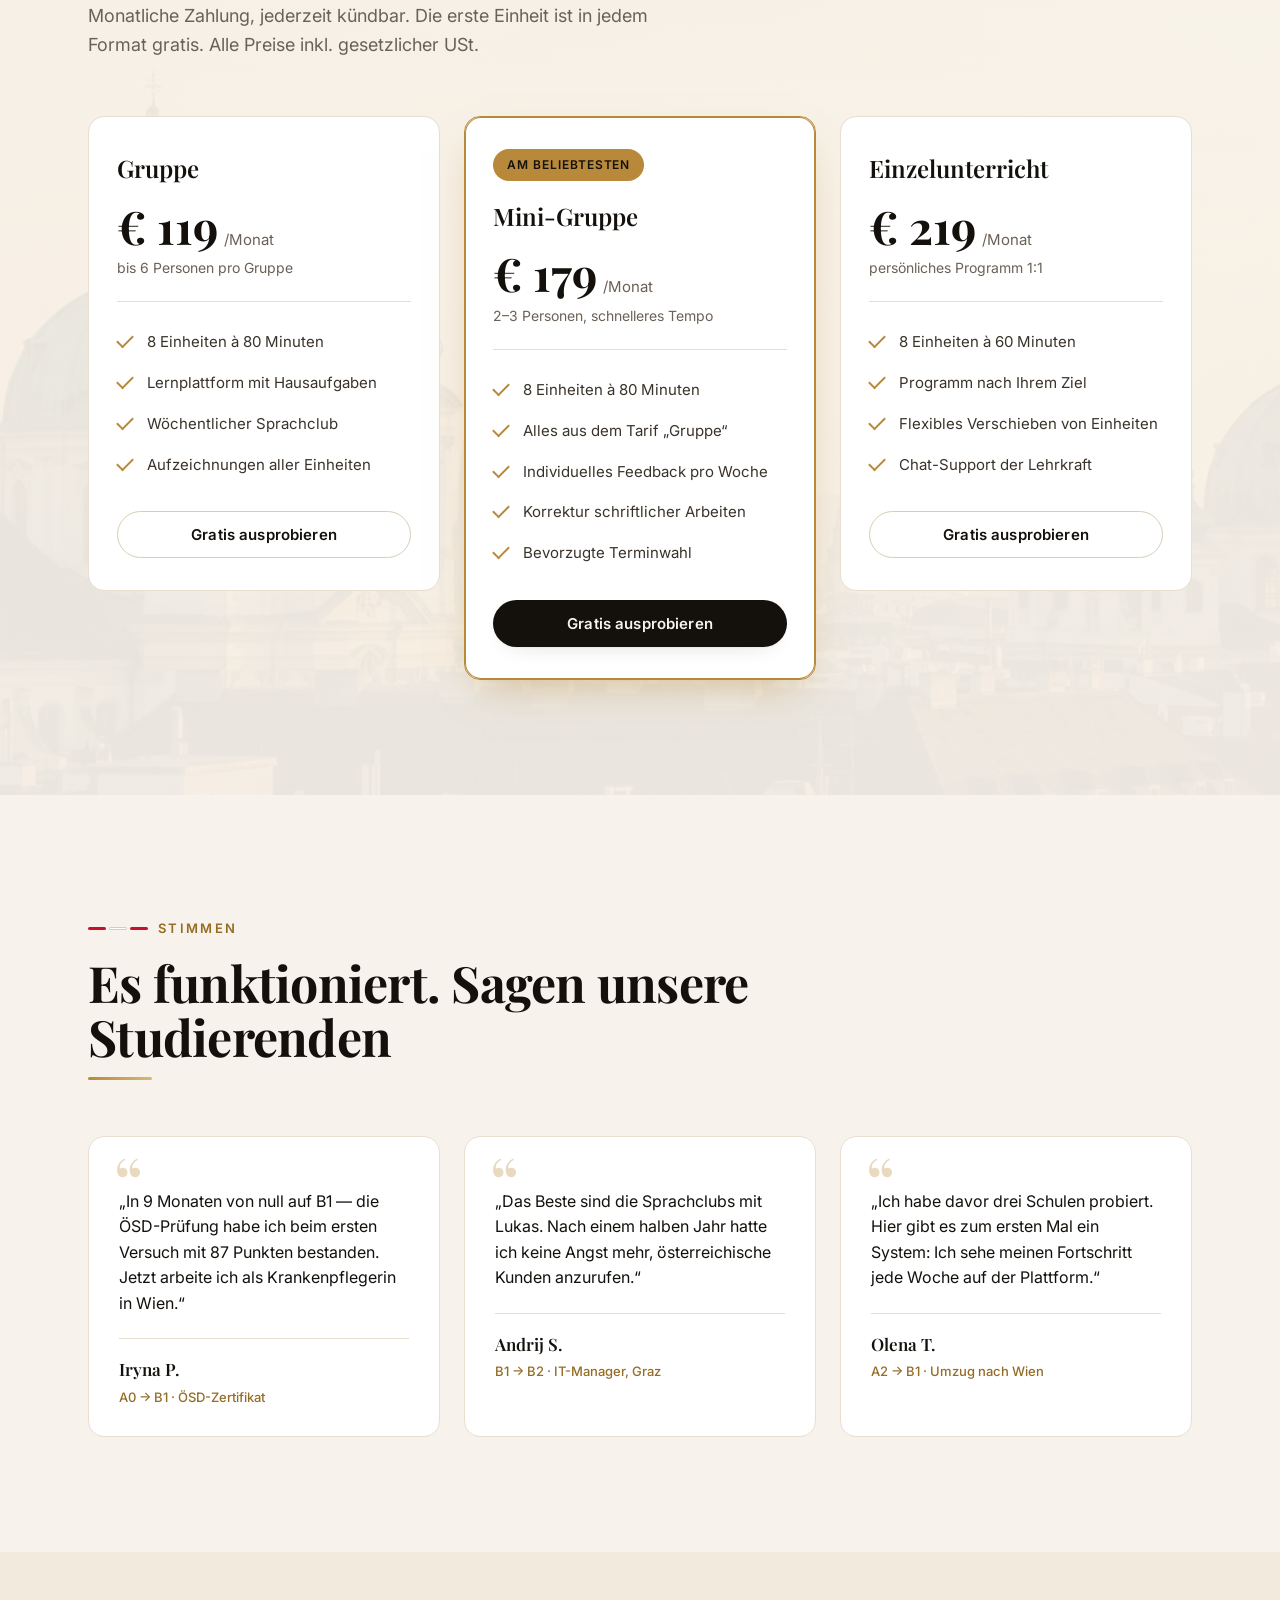
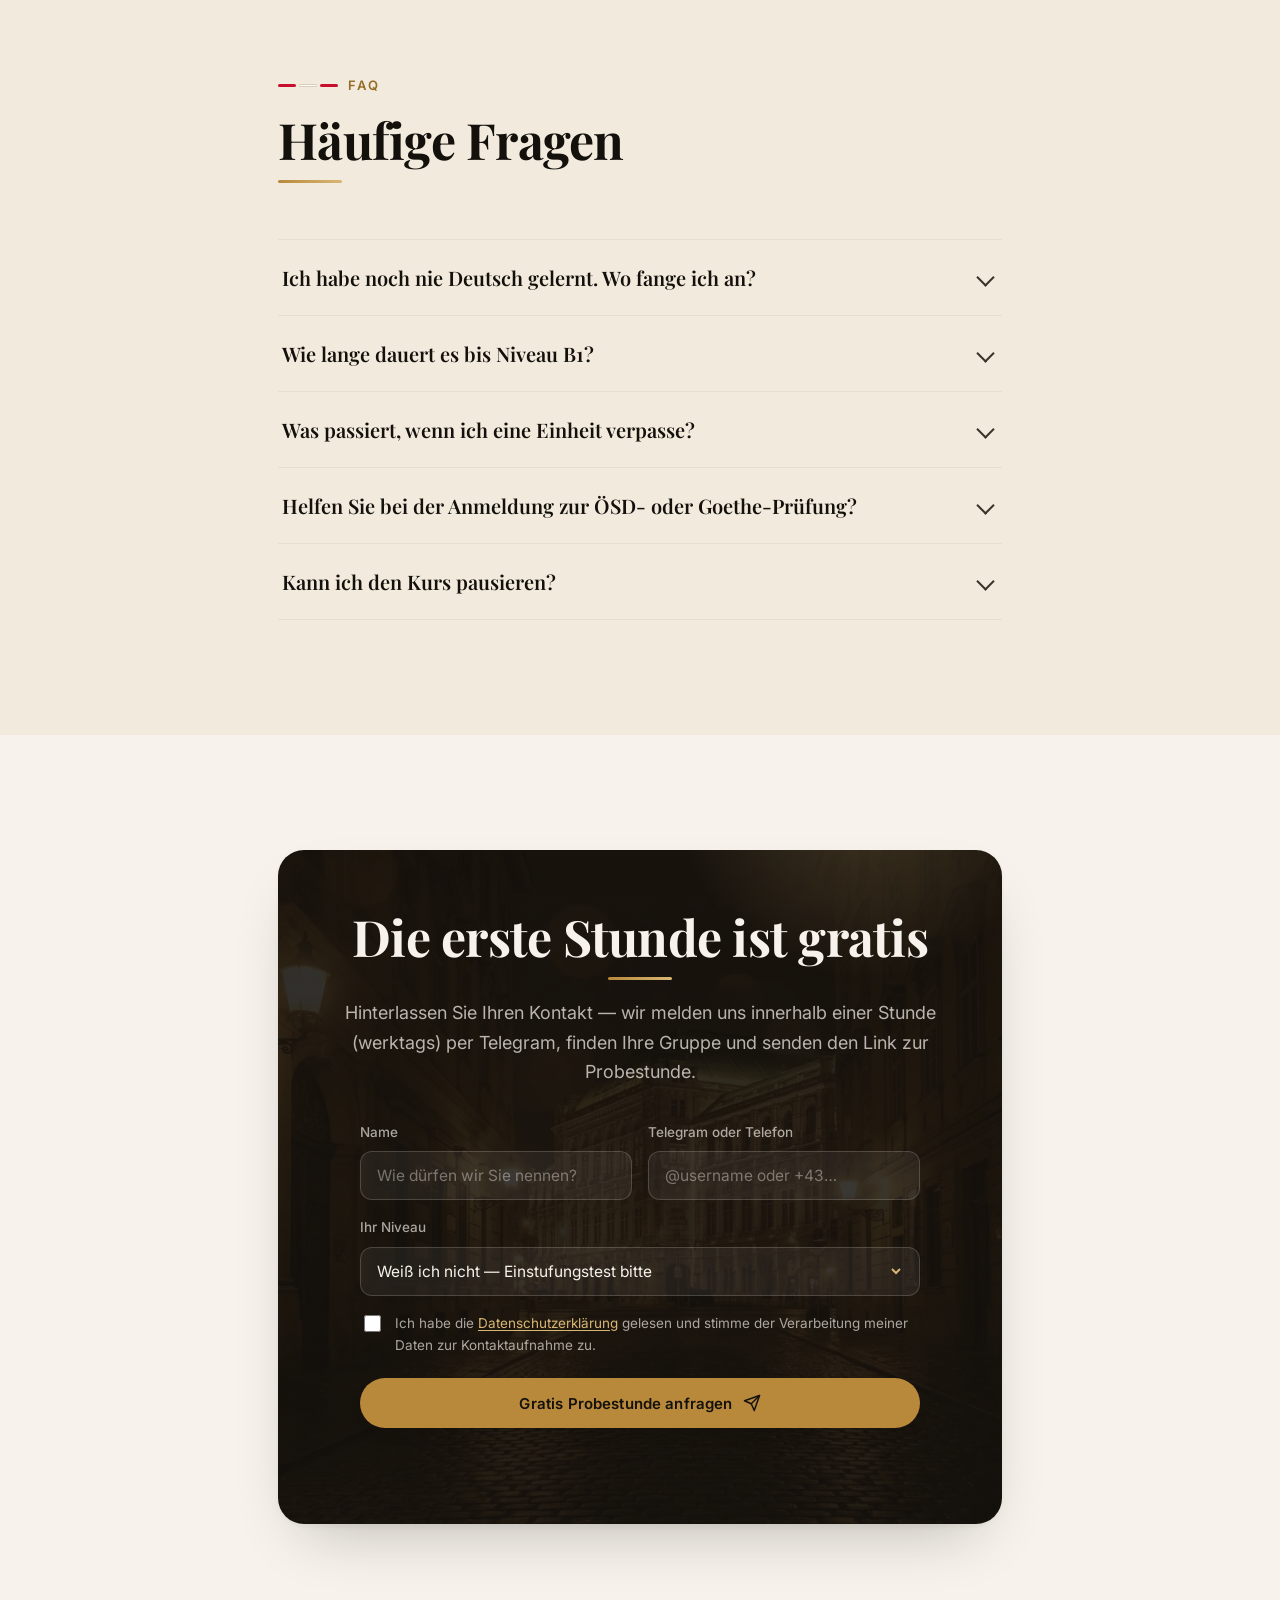
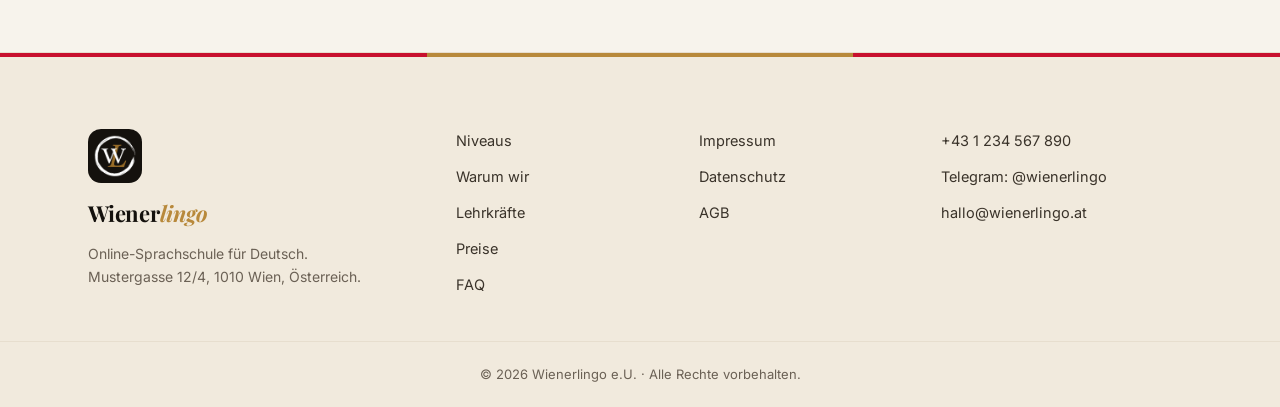
==== commit 97e35c4d: "Add 'Переваги' animation to Why section (card rise + icon scale + line-draw) - Ported the design-can" ====
--- a/index.html
+++ b/index.html
@@ -8,8 +8,8 @@
   <link rel="preconnect" href="https://fonts.googleapis.com">
   <link rel="preconnect" href="https://fonts.gstatic.com" crossorigin>
   <link href="https://fonts.googleapis.com/css2?family=Playfair+Display:ital,wght@0,500;0,600;0,700;0,800;1,600;1,700&family=Inter:wght@400;500;600&display=swap" rel="stylesheet">
-  <link rel="stylesheet" href="styles.css?v=36">
-  <link rel="icon" type="image/png" href="favicon.png?v=36">
+  <link rel="stylesheet" href="styles.css?v=37">
+  <link rel="icon" type="image/png" href="favicon.png?v=37">
 </head>
 <body data-title-key="meta.title">
 
@@ -18,7 +18,7 @@
     <div class="nav-inner">
       <a href="index.html" class="logo" aria-label="Wienerlingo — Startseite">
         <span class="logo-mark" aria-hidden="true">
-          <img src="logo.png?v=36" alt="" width="34" height="34">
+          <img src="logo.png?v=37" alt="" width="34" height="34">
         </span>
         <span class="logo-text">Wiener<em>lingo</em></span>
       </a>
@@ -48,7 +48,7 @@
   <!-- ===== HERO ===== -->
   <section class="hero">
     <div class="hero-bg" aria-hidden="true">
-      <div class="hero-photo" style="background-image:url('hero-vienna.webp?v=36')"></div>
+      <div class="hero-photo" style="background-image:url('hero-vienna.webp?v=37')"></div>
       <span class="shape shape-circle"></span>
       <span class="shape shape-triangle"></span>
       <span class="shape shape-square"></span>
@@ -215,42 +215,42 @@
         <h2 class="section-title" data-i18n="why.title">Ein System — nicht nur Unterricht</h2>
       </div>
       <div class="bento">
-        <article class="card reveal">
+        <article class="card" style="--i:0">
           <span class="card-icon" aria-hidden="true">
             <svg viewBox="0 0 24 24" width="26" height="26" fill="none" stroke="currentColor" stroke-width="1.7" stroke-linecap="round" stroke-linejoin="round"><path d="M16 21v-2a4 4 0 0 0-4-4H6a4 4 0 0 0-4 4v2"/><circle cx="9" cy="7" r="4"/><path d="M22 21v-2a4 4 0 0 0-3-3.87"/><path d="M16 3.13a4 4 0 0 1 0 7.75"/></svg>
           </span>
           <h3 data-i18n="why.c1.t">Gruppen bis 6 Personen</h3>
           <p data-i18n="why.c1.p">Jede:r spricht in jeder Einheit mindestens 20 Minuten. Keine „Vorlesungen für dreißig Leute“.</p>
         </article>
-        <article class="card reveal">
+        <article class="card" style="--i:1">
           <span class="card-icon" aria-hidden="true">
             <svg viewBox="0 0 24 24" width="26" height="26" fill="none" stroke="currentColor" stroke-width="1.7" stroke-linecap="round" stroke-linejoin="round"><path d="M7.9 20A9 9 0 1 0 4 16.1L2 22Z"/><path d="M8 12h.01"/><path d="M12 12h.01"/><path d="M16 12h.01"/></svg>
           </span>
           <h3 data-i18n="why.c2.t">Wöchentliche Sprachclubs</h3>
           <p data-i18n="why.c2.p">Kostenlose Sprachclub-Treffen mit Muttersprachler:innen — für alle Studierenden ab Niveau A2.</p>
         </article>
-        <article class="card reveal">
+        <article class="card" style="--i:2">
           <span class="card-icon" aria-hidden="true">
             <svg viewBox="0 0 24 24" width="26" height="26" fill="none" stroke="currentColor" stroke-width="1.7" stroke-linecap="round" stroke-linejoin="round"><circle cx="12" cy="8" r="6"/><path d="M15.477 12.89 17 22l-5-3-5 3 1.523-9.11"/></svg>
           </span>
           <h3 data-i18n="why.c3.t">ÖSD-, ÖIF- &amp; Goethe-Vorbereitung</h3>
           <p data-i18n="why.c3.p">Eigene Module mit Prüfungsformat, Probetests und Analyse typischer Fehler — für alle anerkannten Prüfungen in Österreich.</p>
         </article>
-        <article class="card reveal">
+        <article class="card" style="--i:3">
           <span class="card-icon" aria-hidden="true">
             <svg viewBox="0 0 24 24" width="26" height="26" fill="none" stroke="currentColor" stroke-width="1.7" stroke-linecap="round" stroke-linejoin="round"><rect width="18" height="18" x="3" y="4" rx="2" ry="2"/><line x1="16" x2="16" y1="2" y2="6"/><line x1="8" x2="8" y1="2" y2="6"/><line x1="3" x2="21" y1="10" y2="10"/><path d="m9 16 2 2 4-4"/></svg>
           </span>
           <h3 data-i18n="why.c4.t">Flexible Zeiten</h3>
           <p data-i18n="why.c4.p">Morgen-, Abend- und Samstagsgruppen. Einheit verpasst? Sie erhalten Aufzeichnung und Skript.</p>
         </article>
-        <article class="card reveal">
+        <article class="card" style="--i:4">
           <span class="card-icon" aria-hidden="true">
             <svg viewBox="0 0 24 24" width="26" height="26" fill="none" stroke="currentColor" stroke-width="1.7" stroke-linecap="round" stroke-linejoin="round"><rect width="18" height="12" x="3" y="4" rx="2" ry="2"/><line x1="2" x2="22" y1="20" y2="20"/></svg>
           </span>
           <h3 data-i18n="why.c5.t">Eigene Lernplattform</h3>
           <p data-i18n="why.c5.p">Interaktive Hausaufgaben mit Auto-Korrektur, vertontes Wörterbuch und Fortschritts-Tracker.</p>
         </article>
-        <article class="card reveal">
+        <article class="card" style="--i:5">
           <span class="card-icon" aria-hidden="true">
             <svg viewBox="0 0 24 24" width="26" height="26" fill="none" stroke="currentColor" stroke-width="1.7" stroke-linecap="round" stroke-linejoin="round"><path d="M15 22H9a2 2 0 0 1-2-2V4a2 2 0 0 1 2-2h6a2 2 0 0 1 2 2v16a2 2 0 0 1-2 2Z"/><path d="m9 10 2 2 4-4"/></svg>
           </span>
@@ -453,7 +453,7 @@
     <div class="footer-stripe" aria-hidden="true"><i></i><i></i><i></i></div>
     <div class="container footer-inner">
       <div class="footer-brand">
-        <img class="footer-logo" src="logo.png?v=36" alt="Wienerlingo" width="60" height="60">
+        <img class="footer-logo" src="logo.png?v=37" alt="Wienerlingo" width="60" height="60">
         <span class="logo-text">Wiener<em>lingo</em></span>
         <p data-i18n="foot.brand">Online-Sprachschule für Deutsch.<br>Mustergasse 12/4, 1010 Wien, Österreich.</p>
       </div>
@@ -478,7 +478,7 @@
     <p class="footer-copy" data-i18n="foot.copy">© 2026 Wienerlingo e.U. · Alle Rechte vorbehalten.</p>
   </footer>
 
-  <script src="i18n.js?v=36"></script>
-  <script src="script.js?v=36"></script>
+  <script src="i18n.js?v=37"></script>
+  <script src="script.js?v=37"></script>
 </body>
 </html>
--- a/styles.css
+++ b/styles.css
@@ -260,6 +260,15 @@
 .card-icon{display:inline-flex;align-items:center;justify-content:center;width:54px;height:54px;border-radius:14px;background:var(--gold-tint);color:var(--gold-deep);border:1px solid var(--gold);margin-bottom:20px}
 .card h3{font-family:var(--font-head);font-weight:600;font-size:21px;margin:0 0 10px;color:var(--ink)}
 .card p{margin:0;color:var(--muted);font-size:15.5px}
+/* Why-cards reveal ("Переваги"): rise + icon scale-in + icon line-draw, staggered on scroll.
+   Hidden state is instant (no transition) — transitions live only on .play, so nothing fades out on load. */
+.bento.cards-anim{--cstg:.11s}
+.bento.cards-anim .card{opacity:0;transform:translateY(30px)}
+.bento.cards-anim .card-icon{transform:scale(.62)}
+.bento.cards-anim .card-icon svg>*{stroke-dasharray:1;stroke-dashoffset:1}
+.bento.cards-anim.play .card{opacity:1;transform:none;transition:transform .72s cubic-bezier(.16,1,.3,1) calc(var(--i)*var(--cstg)),opacity .72s cubic-bezier(.16,1,.3,1) calc(var(--i)*var(--cstg))}
+.bento.cards-anim.play .card-icon{transform:none;transition:transform .64s cubic-bezier(.34,1.56,.64,1) calc(var(--i)*var(--cstg) + .13s)}
+.bento.cards-anim.play .card-icon svg>*{stroke-dashoffset:0;transition:stroke-dashoffset .56s cubic-bezier(.6,0,.35,1) calc(var(--i)*var(--cstg) + .25s)}
 
 /* ---------- Teachers ---------- */
 .teachers{display:grid;gap:clamp(18px,3vw,28px)}
